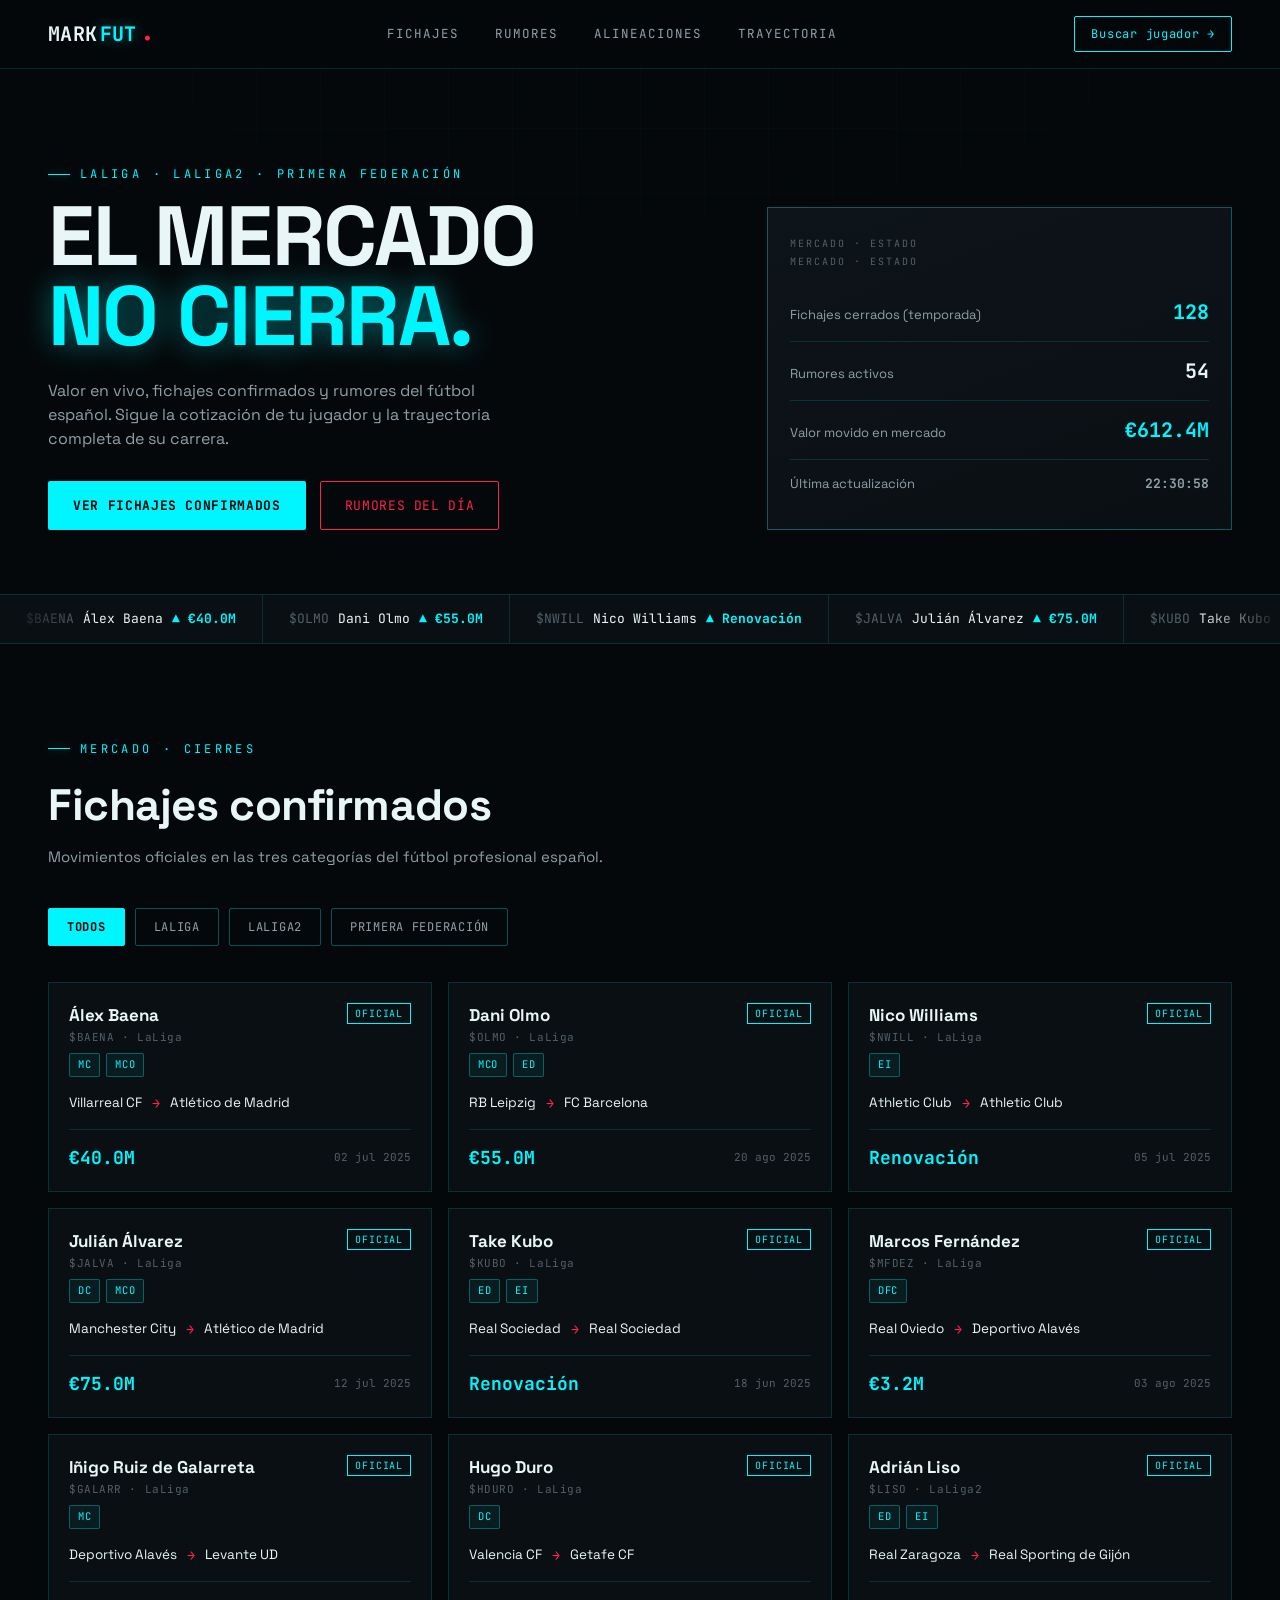
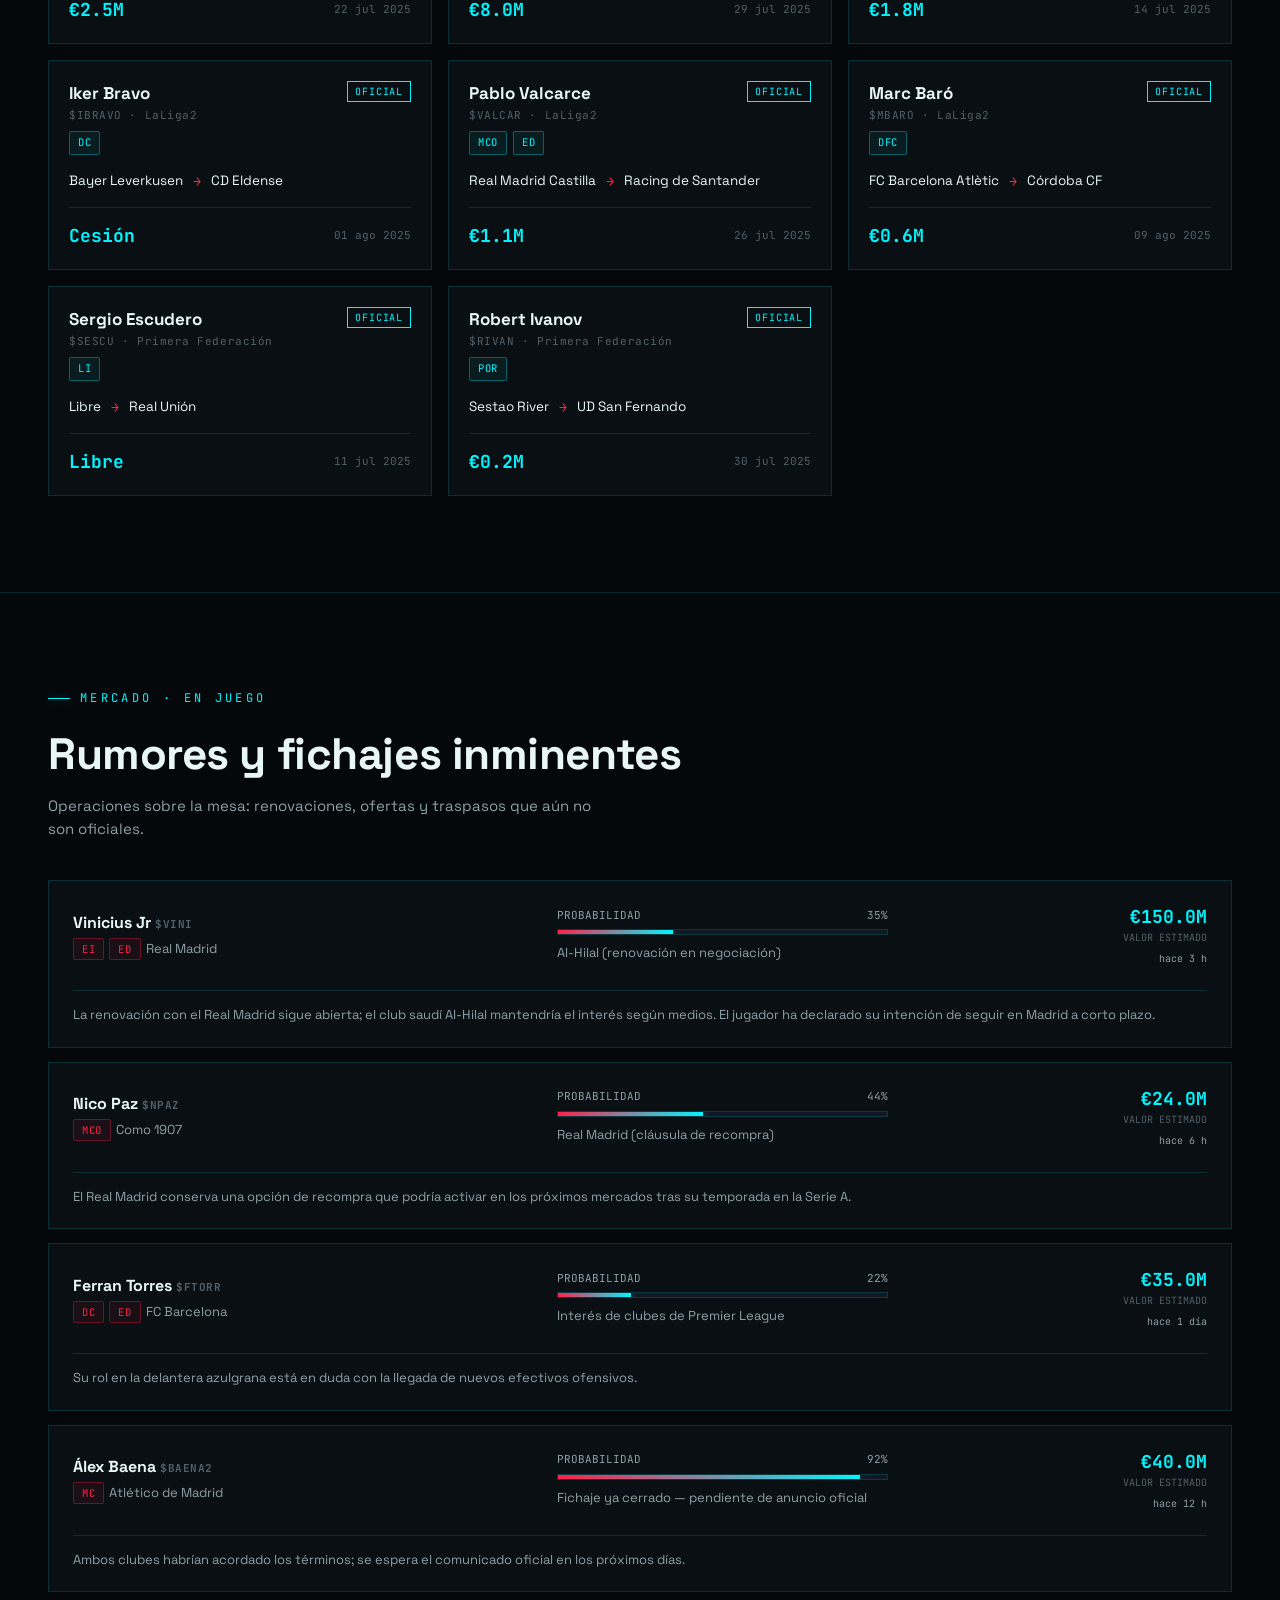
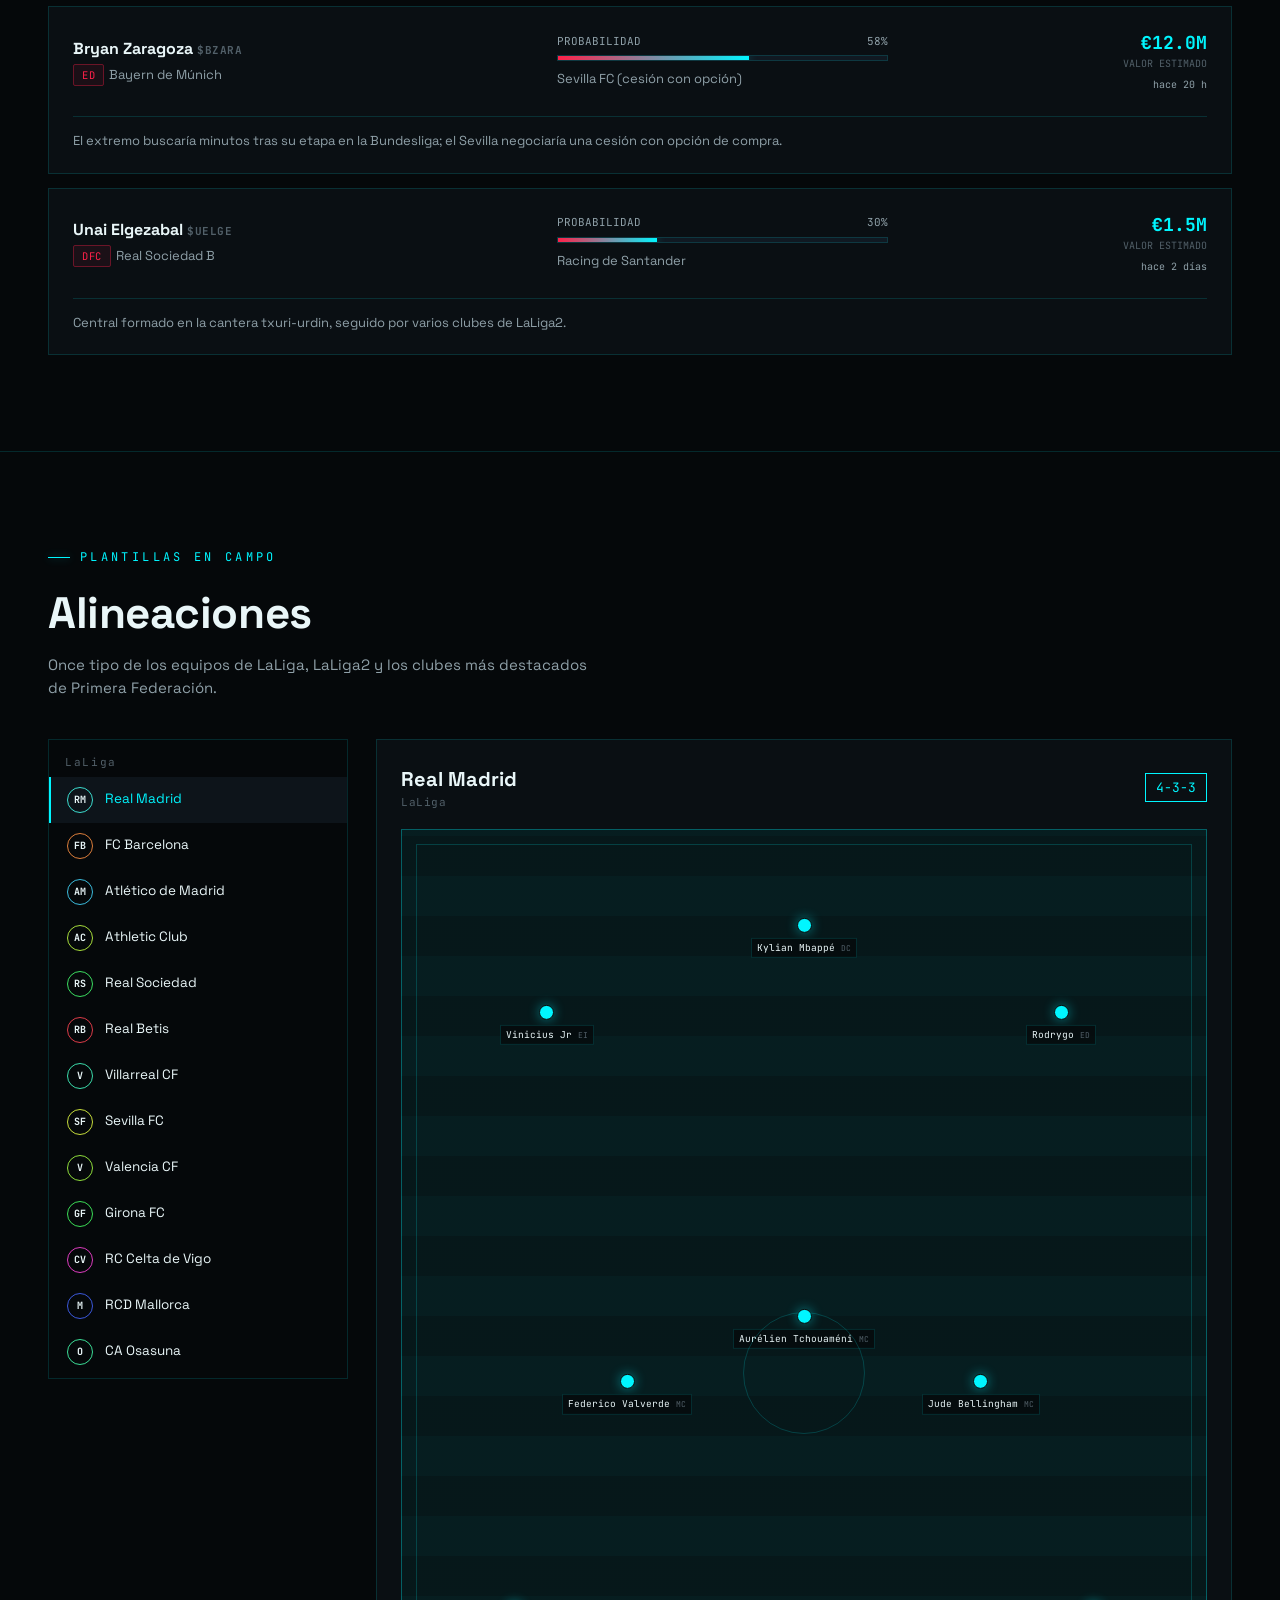
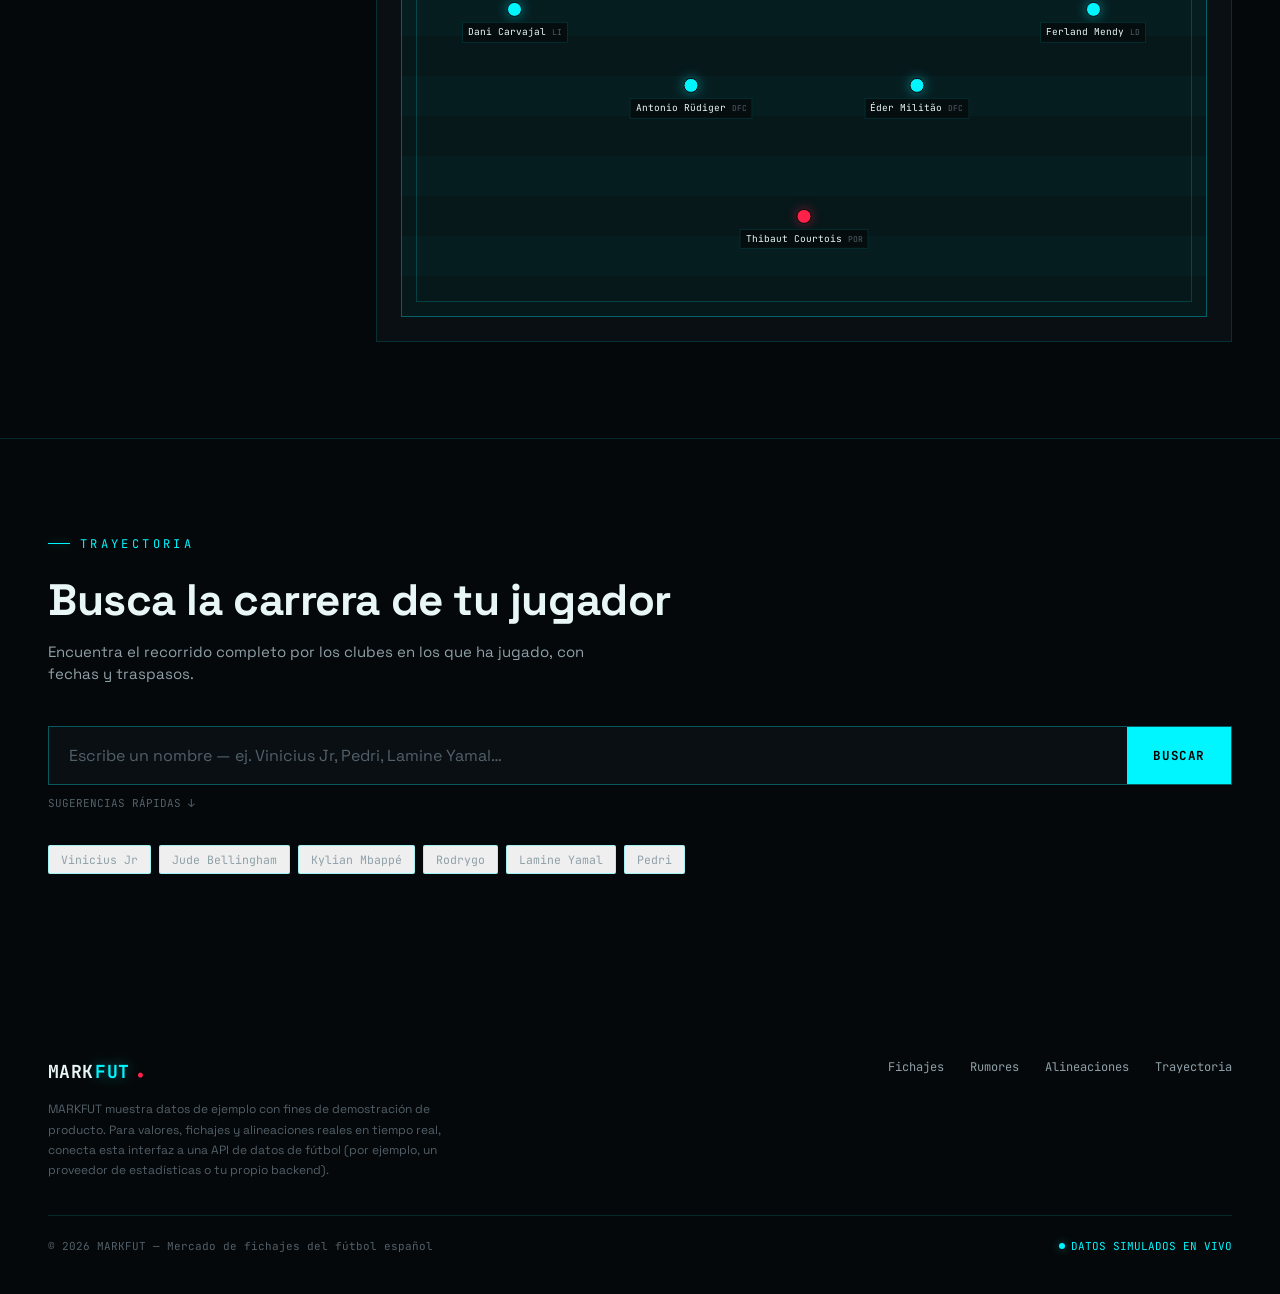
==== index.html @ 2368b4c4 "Add files via upload" ====
<!DOCTYPE html>
<html lang="es">
<head>
<meta charset="UTF-8">
<meta name="viewport" content="width=device-width, initial-scale=1.0">
<title>MARKFUT — El mercado de fichajes del fútbol español</title>
<meta name="description" content="MARKFUT: valor de mercado, fichajes confirmados, rumores, alineaciones y trayectorias de LaLiga, LaLiga2 y Primera Federación.">
<link rel="icon" href="data:image/svg+xml,<svg xmlns=%22http://www.w3.org/2000/svg%22 viewBox=%220 0 100 100%22><rect width=%22100%22 height=%22100%22 fill=%22%23050708%22/><text x=%2250%25%22 y=%2262%25%22 font-size=%2255%22 fill=%22%2300f6ff%22 text-anchor=%22middle%22 font-family=%22monospace%22>M</text></svg>">
<link rel="preconnect" href="https://fonts.googleapis.com">
<link rel="preconnect" href="https://fonts.gstatic.com" crossorigin>
<link href="https://fonts.googleapis.com/css2?family=Space+Grotesk:wght@400;500;600;700&family=JetBrains+Mono:wght@400;500;600;700&display=swap" rel="stylesheet">
<style>
/* =========================================================
   MARKFUT — design tokens
   bg near-black · neon cyan · neon red · mono data / grotesk display
========================================================= */
:root{
  --bg:#05080a;
  --bg-1:#0a0f13;
  --bg-2:#0d141a;
  --bg-3:#101922;
  --line:rgba(0,246,255,.14);
  --line-strong:rgba(0,246,255,.32);
  --cyan:#00f6ff;
  --cyan-dim:#0a3d42;
  --cyan-glow:rgba(0,246,255,.45);
  --red:#ff2149;
  --red-dim:#3a0a17;
  --red-glow:rgba(255,33,73,.45);
  --text:#e9f6f8;
  --text-dim:#8fa0a8;
  --text-faint:#526069;
  --radius:2px;
  --font-display:'Space Grotesk',sans-serif;
  --font-mono:'JetBrains Mono',monospace;
}
*{box-sizing:border-box;margin:0;padding:0;}
html{scroll-behavior:smooth;}
body{
  background:var(--bg);
  color:var(--text);
  font-family:var(--font-display);
  line-height:1.5;
  -webkit-font-smoothing:antialiased;
  overflow-x:hidden;
}
body::before{
  content:"";
  position:fixed; inset:0;
  background-image:
    linear-gradient(var(--line) 1px, transparent 1px),
    linear-gradient(90deg, var(--line) 1px, transparent 1px);
  background-size:64px 64px;
  opacity:.25;
  pointer-events:none;
  z-index:0;
  mask-image:radial-gradient(ellipse 100% 60% at 50% 0%, black 0%, transparent 70%);
}
a{color:inherit;text-decoration:none;}
button{font-family:inherit;cursor:pointer;}
input{font-family:inherit;}
::selection{background:var(--cyan);color:#000;}
::-webkit-scrollbar{width:10px;height:10px;}
::-webkit-scrollbar-track{background:var(--bg-1);}
::-webkit-scrollbar-thumb{background:var(--cyan-dim);border:1px solid var(--cyan);}

.wrap{max-width:1240px;margin:0 auto;padding:0 28px;position:relative;z-index:1;}
.eyebrow{
  font-family:var(--font-mono);
  font-size:12px;
  letter-spacing:.28em;
  text-transform:uppercase;
  color:var(--cyan);
  display:flex;align-items:center;gap:10px;
  margin-bottom:14px;
}
.eyebrow::before{content:"";width:22px;height:1px;background:var(--cyan);box-shadow:0 0 8px var(--cyan-glow);}
h2.section-title{
  font-size:clamp(28px,4vw,44px);
  font-weight:700;
  letter-spacing:-.01em;
  margin-bottom:8px;
}
.section-sub{color:var(--text-dim);max-width:560px;font-size:15px;margin-bottom:40px;}
section{position:relative;z-index:1;padding:96px 0;border-bottom:1px solid var(--line);}
.mono{font-family:var(--font-mono);}
.chip{
  font-family:var(--font-mono);
  font-size:10.5px;
  letter-spacing:.06em;
  padding:3px 8px;
  border:1px solid var(--line-strong);
  border-radius:var(--radius);
  color:var(--cyan);
  background:rgba(0,246,255,.06);
  white-space:nowrap;
}
.chip.red{color:var(--red);border-color:rgba(255,33,73,.35);background:rgba(255,33,73,.07);}

/* ---------- NAV ---------- */
header{
  position:sticky;top:0;z-index:50;
  background:rgba(5,8,10,.82);
  backdrop-filter:blur(10px);
  border-bottom:1px solid var(--line);
}
nav{
  max-width:1240px;margin:0 auto;padding:0 28px;
  height:68px;display:flex;align-items:center;justify-content:space-between;
}
.logo{
  font-family:var(--font-mono);
  font-weight:700;font-size:20px;letter-spacing:.02em;
  display:flex;align-items:baseline;gap:2px;
}
.logo .mk{color:var(--text);}
.logo .fut{color:var(--cyan);text-shadow:0 0 14px var(--cyan-glow);}
.logo::after{content:"●";color:var(--red);font-size:8px;margin-left:6px;vertical-align:super;animation:pulse-dot 1.8s infinite;}
@keyframes pulse-dot{0%,100%{opacity:1;}50%{opacity:.25;}}
.navlinks{display:flex;gap:36px;font-family:var(--font-mono);font-size:12.5px;letter-spacing:.08em;text-transform:uppercase;}
.navlinks a{color:var(--text-dim);position:relative;padding:4px 0;transition:color .2s;}
.navlinks a:hover{color:var(--cyan);}
.navlinks a::after{content:"";position:absolute;left:0;bottom:-2px;width:0;height:1px;background:var(--cyan);transition:width .25s;box-shadow:0 0 6px var(--cyan-glow);}
.navlinks a:hover::after{width:100%;}
.nav-cta{
  font-family:var(--font-mono);font-size:12px;letter-spacing:.06em;
  border:1px solid var(--cyan);color:var(--cyan);
  padding:8px 16px;border-radius:var(--radius);
  background:transparent;transition:.2s;
  display:flex;align-items:center;gap:8px;
}
.nav-cta:hover{background:var(--cyan);color:#000;box-shadow:0 0 22px var(--cyan-glow);}
.burger{display:none;background:none;border:1px solid var(--line-strong);color:var(--cyan);padding:8px 10px;}

/* ---------- HERO ---------- */
.hero{padding:96px 0 0;border-bottom:none;}
.hero-grid{display:grid;grid-template-columns:1.3fr .9fr;gap:48px;align-items:end;}
.hero h1{
  font-size:clamp(44px,7vw,84px);
  font-weight:700;
  line-height:.95;
  letter-spacing:-.02em;
}
.hero h1 .line2{color:var(--cyan);text-shadow:0 0 30px var(--cyan-glow);}
.hero p{color:var(--text-dim);font-size:16px;max-width:460px;margin:22px 0 30px;}
.hero-actions{display:flex;gap:14px;flex-wrap:wrap;}
.btn{
  font-family:var(--font-mono);font-size:13px;letter-spacing:.05em;text-transform:uppercase;
  padding:14px 24px;border-radius:var(--radius);border:1px solid transparent;transition:.2s;
  display:inline-flex;align-items:center;gap:10px;
}
.btn-primary{background:var(--cyan);color:#000;font-weight:700;}
.btn-primary:hover{box-shadow:0 0 28px var(--cyan-glow);transform:translateY(-1px);}
.btn-outline{border-color:var(--red);color:var(--red);}
.btn-outline:hover{background:var(--red);color:#0a0a0a;box-shadow:0 0 28px var(--red-glow);}

.hero-panel{
  border:1px solid var(--line-strong);
  background:linear-gradient(160deg,var(--bg-2),var(--bg-1));
  padding:22px;position:relative;
}
.hero-panel::before{content:"MERCADO · ESTADO";font-family:var(--font-mono);font-size:10px;letter-spacing:.2em;color:var(--text-faint);}
.hero-stat{display:flex;justify-content:space-between;align-items:baseline;padding:14px 0;border-bottom:1px solid var(--line);}
.hero-stat:last-child{border-bottom:none;}
.hero-stat .label{color:var(--text-dim);font-size:13px;}
.hero-stat .value{font-family:var(--font-mono);font-size:20px;font-weight:700;}
.up{color:var(--cyan);}
.down{color:var(--red);}

/* ---------- TICKER (signature element) ---------- */
.ticker-outer{
  border-top:1px solid var(--line);border-bottom:1px solid var(--line);
  background:var(--bg-1);overflow:hidden;position:relative;margin-top:64px;
}
.ticker-outer::before,.ticker-outer::after{
  content:"";position:absolute;top:0;bottom:0;width:80px;z-index:2;pointer-events:none;
}
.ticker-outer::before{left:0;background:linear-gradient(90deg,var(--bg-1),transparent);}
.ticker-outer::after{right:0;background:linear-gradient(-90deg,var(--bg-1),transparent);}
.ticker-track{display:flex;width:max-content;animation:scrollTicker 55s linear infinite;}
.ticker-track:hover{animation-play-state:paused;}
@keyframes scrollTicker{from{transform:translateX(0);}to{transform:translateX(-50%);}}
.tick{
  font-family:var(--font-mono);font-size:13px;display:flex;align-items:center;gap:9px;
  padding:14px 26px;border-right:1px solid var(--line);white-space:nowrap;
}
.tick .sym{color:var(--text-faint);}
.tick .name{color:var(--text);}
.tick .val{font-weight:700;}
.tick .arrow-up{color:var(--cyan);}
.tick .arrow-down{color:var(--red);}

/* ---------- TABS ---------- */
.tabs{display:flex;gap:10px;flex-wrap:wrap;margin-bottom:36px;}
.tab-btn{
  font-family:var(--font-mono);font-size:12px;letter-spacing:.06em;text-transform:uppercase;
  padding:10px 18px;border:1px solid var(--line-strong);color:var(--text-dim);background:transparent;
  border-radius:var(--radius);transition:.2s;
}
.tab-btn:hover{color:var(--text);border-color:var(--cyan);}
.tab-btn.active{background:var(--cyan);color:#000;border-color:var(--cyan);font-weight:700;}

/* ---------- FICHAJES CARDS ---------- */
.card-grid{display:grid;grid-template-columns:repeat(auto-fill,minmax(300px,1fr));gap:16px;}
.transfer-card{
  border:1px solid var(--line);background:var(--bg-1);padding:20px;position:relative;transition:.2s;
}
.transfer-card:hover{border-color:var(--cyan);box-shadow:0 0 26px rgba(0,246,255,.12);transform:translateY(-2px);}
.tc-top{display:flex;justify-content:space-between;align-items:flex-start;margin-bottom:14px;}
.tc-name{font-size:17px;font-weight:700;}
.tc-symbol{font-family:var(--font-mono);color:var(--text-faint);font-size:11px;letter-spacing:.05em;}
.tc-positions{display:flex;gap:6px;flex-wrap:wrap;margin-top:8px;}
.tc-flow{display:flex;align-items:center;gap:10px;font-size:13.5px;color:var(--text-dim);margin:16px 0;}
.tc-flow .club{color:var(--text);}
.tc-flow .arrow{color:var(--red);font-family:var(--font-mono);}
.tc-foot{display:flex;justify-content:space-between;align-items:center;padding-top:14px;border-top:1px solid var(--line);}
.tc-fee{font-family:var(--font-mono);font-weight:700;font-size:18px;color:var(--cyan);}
.tc-date{font-family:var(--font-mono);font-size:11px;color:var(--text-faint);}
.status-oficial{font-family:var(--font-mono);font-size:10px;letter-spacing:.08em;color:var(--cyan);border:1px solid var(--cyan);padding:2px 7px;}

/* ---------- RUMORES ---------- */
.rumor-list{display:flex;flex-direction:column;gap:14px;}
.rumor-card{
  border:1px solid var(--line);background:var(--bg-1);padding:22px 24px;
  display:grid;grid-template-columns:1.4fr 1fr .9fr;gap:22px;align-items:center;
}
.rumor-head{display:flex;align-items:center;gap:12px;}
.rumor-name{font-weight:700;font-size:16px;}
.rumor-sub{color:var(--text-dim);font-size:13px;margin-top:4px;}
.prob-wrap{}
.prob-label{display:flex;justify-content:space-between;font-family:var(--font-mono);font-size:11px;color:var(--text-dim);margin-bottom:6px;}
.prob-bar{height:6px;background:var(--bg-3);border:1px solid var(--line);position:relative;overflow:hidden;}
.prob-fill{height:100%;background:linear-gradient(90deg,var(--red),var(--cyan));box-shadow:0 0 10px var(--cyan-glow);}
.rumor-value{text-align:right;}
.rumor-value .v{font-family:var(--font-mono);font-weight:700;font-size:18px;color:var(--cyan);}
.rumor-value .u{font-family:var(--font-mono);font-size:10px;color:var(--text-faint);}
.rumor-note{grid-column:1/-1;color:var(--text-dim);font-size:13px;border-top:1px solid var(--line);padding-top:14px;margin-top:2px;}

/* ---------- ALINEACIONES ---------- */
.align-layout{display:grid;grid-template-columns:300px 1fr;gap:28px;}
.team-panel{border:1px solid var(--line);max-height:640px;overflow-y:auto;}
.team-group-label{font-family:var(--font-mono);font-size:11px;letter-spacing:.15em;color:var(--text-faint);padding:14px 16px 6px;}
.team-row{
  display:flex;align-items:center;gap:12px;padding:10px 16px;border-left:2px solid transparent;
  cursor:pointer;transition:.15s;font-size:13.5px;
}
.team-row:hover{background:var(--bg-1);}
.team-row.active{background:var(--bg-2);border-left-color:var(--cyan);color:var(--cyan);}
.badge{
  width:26px;height:26px;border-radius:50%;display:flex;align-items:center;justify-content:center;
  font-family:var(--font-mono);font-size:10px;font-weight:700;flex-shrink:0;
  border:1px solid var(--line-strong);color:var(--text);
}
.pitch-wrap{border:1px solid var(--line);background:var(--bg-1);padding:24px;}
.pitch-header{display:flex;justify-content:space-between;align-items:center;margin-bottom:18px;}
.pitch-header h3{font-size:20px;}
.pitch-header .formation{font-family:var(--font-mono);color:var(--cyan);font-size:13px;border:1px solid var(--cyan);padding:4px 10px;}
.pitch{
  position:relative;width:100%;aspect-ratio:2/2.7;
  background:
   repeating-linear-gradient(0deg,rgba(0,246,255,.035) 0 40px,rgba(0,246,255,.06) 40px 80px);
  background-color:#061012;
  border:1px solid var(--line-strong);
}
.pitch::before{content:"";position:absolute;inset:0;border:1px solid rgba(0,246,255,.18);margin:14px;}
.pitch::after{content:"";position:absolute;left:50%;top:50%;width:120px;height:120px;border:1px solid rgba(0,246,255,.18);border-radius:50%;transform:translate(-50%,-50%);}
.pnode{
  position:absolute;transform:translate(-50%,-50%);display:flex;flex-direction:column;align-items:center;gap:5px;cursor:default;
}
.pnode .dot{
  width:15px;height:15px;border-radius:50%;background:var(--cyan);
  box-shadow:0 0 12px var(--cyan-glow);border:1px solid #0a0a0a;
}
.pnode.gk .dot{background:var(--red);box-shadow:0 0 12px var(--red-glow);}
.pnode .plabel{
  font-family:var(--font-mono);font-size:9.5px;color:var(--text);background:rgba(5,8,10,.75);
  padding:2px 5px;white-space:nowrap;border:1px solid var(--line);
}
.pnode .ppos{font-size:8px;color:var(--text-faint);}

/* ---------- BUSCADOR ---------- */
.search-box{
  display:flex;gap:0;border:1px solid var(--line-strong);background:var(--bg-1);margin-bottom:10px;
}
.search-box input{
  flex:1;background:transparent;border:none;outline:none;color:var(--text);
  padding:18px 20px;font-size:16px;
}
.search-box input::placeholder{color:var(--text-faint);}
.search-box button{
  background:var(--cyan);color:#000;border:none;padding:0 26px;font-family:var(--font-mono);
  font-weight:700;letter-spacing:.05em;text-transform:uppercase;font-size:12.5px;
}
.search-hint{font-family:var(--font-mono);font-size:11px;color:var(--text-faint);margin-bottom:34px;}
.player-result{border:1px solid var(--line);background:var(--bg-1);padding:28px;display:none;}
.player-result.show{display:block;}
.pr-head{display:flex;justify-content:space-between;align-items:flex-start;flex-wrap:wrap;gap:20px;margin-bottom:28px;padding-bottom:22px;border-bottom:1px solid var(--line);}
.pr-name{font-size:26px;font-weight:700;}
.pr-meta{color:var(--text-dim);font-size:13px;margin-top:6px;display:flex;gap:14px;flex-wrap:wrap;}
.pr-value{text-align:right;}
.pr-value .v{font-family:var(--font-mono);font-size:26px;color:var(--cyan);font-weight:700;}
.pr-value .l{font-family:var(--font-mono);font-size:10px;color:var(--text-faint);letter-spacing:.1em;}
.timeline{position:relative;padding-left:26px;}
.timeline::before{content:"";position:absolute;left:5px;top:6px;bottom:6px;width:1px;background:linear-gradient(var(--cyan),var(--red));}
.tl-item{position:relative;padding-bottom:26px;}
.tl-item:last-child{padding-bottom:0;}
.tl-item::before{content:"";position:absolute;left:-26px;top:4px;width:11px;height:11px;border-radius:50%;background:var(--bg);border:2px solid var(--cyan);}
.tl-item:first-child::before{background:var(--cyan);box-shadow:0 0 10px var(--cyan-glow);}
.tl-row{display:flex;justify-content:space-between;align-items:baseline;flex-wrap:wrap;gap:6px;}
.tl-club{font-weight:700;font-size:15px;}
.tl-years{font-family:var(--font-mono);color:var(--text-dim);font-size:12px;}
.tl-fee{font-family:var(--font-mono);font-size:12px;color:var(--cyan);margin-top:3px;}
.no-result{color:var(--text-dim);font-size:14px;padding:20px 0;display:none;}
.no-result.show{display:block;}
.suggest-row{display:flex;gap:8px;flex-wrap:wrap;margin-top:16px;}
.suggest-chip{
  font-family:var(--font-mono);font-size:11.5px;border:1px solid var(--line-strong);color:var(--text-dim);
  padding:6px 12px;border-radius:var(--radius);transition:.15s;
}
.suggest-chip:hover{color:var(--cyan);border-color:var(--cyan);}

/* ---------- FOOTER ---------- */
footer{padding:56px 0 40px;position:relative;z-index:1;}
.footer-grid{display:flex;justify-content:space-between;align-items:flex-start;flex-wrap:wrap;gap:24px;margin-bottom:34px;}
.footer-note{color:var(--text-faint);font-size:12px;max-width:420px;line-height:1.7;}
.footer-links{display:flex;gap:26px;font-family:var(--font-mono);font-size:12px;color:var(--text-dim);}
.footer-links a:hover{color:var(--cyan);}
.footer-bottom{border-top:1px solid var(--line);padding-top:22px;display:flex;justify-content:space-between;flex-wrap:wrap;gap:10px;font-family:var(--font-mono);font-size:11px;color:var(--text-faint);}
.live-dot{display:inline-flex;align-items:center;gap:6px;color:var(--cyan);}
.live-dot .d{width:6px;height:6px;border-radius:50%;background:var(--cyan);box-shadow:0 0 8px var(--cyan-glow);animation:pulse-dot 1.6s infinite;}

@media (max-width:900px){
  .hero-grid{grid-template-columns:1fr;}
  .align-layout{grid-template-columns:1fr;}
  .team-panel{max-height:280px;}
  .rumor-card{grid-template-columns:1fr;}
  .rumor-value{text-align:left;}
  .navlinks{display:none;}
  .burger{display:block;}
}
@media (prefers-reduced-motion:reduce){
  .ticker-track{animation:none;}
  html{scroll-behavior:auto;}
}
</style>
</head>
<body>

<header>
  <nav>
    <a href="#top" class="logo"><span class="mk">MARK</span><span class="fut">FUT</span></a>
    <div class="navlinks">
      <a href="#fichajes">Fichajes</a>
      <a href="#rumores">Rumores</a>
      <a href="#alineaciones">Alineaciones</a>
      <a href="#buscador">Trayectoria</a>
    </div>
    <a href="#buscador" class="nav-cta">Buscar jugador →</a>
  </nav>
</header>

<main id="top">

  <!-- HERO -->
  <section class="hero" style="border-bottom:none;">
    <div class="wrap">
      <div class="hero-grid">
        <div>
          <div class="eyebrow">LaLiga · LaLiga2 · Primera Federación</div>
          <h1>EL MERCADO<br><span class="line2">NO CIERRA.</span></h1>
          <p>Valor en vivo, fichajes confirmados y rumores del fútbol español. Sigue la cotización de tu jugador y la trayectoria completa de su carrera.</p>
          <div class="hero-actions">
            <a href="#fichajes" class="btn btn-primary">Ver fichajes confirmados</a>
            <a href="#rumores" class="btn btn-outline">Rumores del día</a>
          </div>
        </div>
        <div class="hero-panel">
          <div style="margin-bottom:14px;font-family:var(--font-mono);font-size:10px;letter-spacing:.2em;color:var(--text-faint);">MERCADO · ESTADO</div>
          <div class="hero-stat"><span class="label">Fichajes cerrados (temporada)</span><span class="value up" id="stat-fichajes">128</span></div>
          <div class="hero-stat"><span class="label">Rumores activos</span><span class="value" id="stat-rumores">54</span></div>
          <div class="hero-stat"><span class="label">Valor movido en mercado</span><span class="value up" id="stat-valor">€612.4M</span></div>
          <div class="hero-stat"><span class="label">Última actualización</span><span class="value mono" id="stat-clock" style="font-size:13px;color:var(--text-dim);">--:--:--</span></div>
        </div>
      </div>
    </div>

    <div class="ticker-outer">
      <div class="ticker-track" id="ticker-track"></div>
    </div>
  </section>

  <!-- FICHAJES CONFIRMADOS -->
  <section id="fichajes">
    <div class="wrap">
      <div class="eyebrow">Mercado · Cierres</div>
      <h2 class="section-title">Fichajes confirmados</h2>
      <p class="section-sub">Movimientos oficiales en las tres categorías del fútbol profesional español.</p>

      <div class="tabs" id="fichajes-tabs">
        <button class="tab-btn active" data-comp="all">Todos</button>
        <button class="tab-btn" data-comp="laliga">LaLiga</button>
        <button class="tab-btn" data-comp="laliga2">LaLiga2</button>
        <button class="tab-btn" data-comp="primera">Primera Federación</button>
      </div>

      <div class="card-grid" id="fichajes-grid"></div>
    </div>
  </section>

  <!-- RUMORES -->
  <section id="rumores">
    <div class="wrap">
      <div class="eyebrow">Mercado · En juego</div>
      <h2 class="section-title">Rumores y fichajes inminentes</h2>
      <p class="section-sub">Operaciones sobre la mesa: renovaciones, ofertas y traspasos que aún no son oficiales.</p>

      <div class="rumor-list" id="rumor-list"></div>
    </div>
  </section>

  <!-- ALINEACIONES -->
  <section id="alineaciones">
    <div class="wrap">
      <div class="eyebrow">Plantillas en campo</div>
      <h2 class="section-title">Alineaciones</h2>
      <p class="section-sub">Once tipo de los equipos de LaLiga, LaLiga2 y los clubes más destacados de Primera Federación.</p>

      <div class="align-layout">
        <div class="team-panel" id="team-panel"></div>
        <div class="pitch-wrap">
          <div class="pitch-header">
            <div>
              <h3 id="pitch-team-name">—</h3>
              <div class="tc-symbol" id="pitch-team-comp">—</div>
            </div>
            <div class="formation" id="pitch-formation">4-3-3</div>
          </div>
          <div class="pitch" id="pitch"></div>
        </div>
      </div>
    </div>
  </section>

  <!-- BUSCADOR -->
  <section id="buscador" style="border-bottom:none;">
    <div class="wrap">
      <div class="eyebrow">Trayectoria</div>
      <h2 class="section-title">Busca la carrera de tu jugador</h2>
      <p class="section-sub">Encuentra el recorrido completo por los clubes en los que ha jugado, con fechas y traspasos.</p>

      <div class="search-box">
        <input type="text" id="search-input" placeholder="Escribe un nombre — ej. Vinicius Jr, Pedri, Lamine Yamal…" list="player-suggestions" autocomplete="off">
        <button id="search-btn">Buscar</button>
        <datalist id="player-suggestions"></datalist>
      </div>
      <div class="search-hint">SUGERENCIAS RÁPIDAS ↓</div>
      <div class="suggest-row" id="suggest-row"></div>

      <div style="height:32px;"></div>

      <div class="player-result" id="player-result">
        <div class="pr-head">
          <div>
            <div class="pr-name" id="pr-name">—</div>
            <div class="pr-meta">
              <span id="pr-positions">—</span>
              <span id="pr-club">—</span>
            </div>
          </div>
          <div class="pr-value">
            <div class="v" id="pr-value">—</div>
            <div class="l">VALOR DE MERCADO</div>
          </div>
        </div>
        <div class="timeline" id="pr-timeline"></div>
      </div>
      <div class="no-result" id="no-result">No hay resultados en la demo para ese nombre. Prueba con una de las sugerencias — o conecta MARKFUT a una API de datos real para cobertura completa.</div>
    </div>
  </section>

</main>

<footer>
  <div class="wrap">
    <div class="footer-grid">
      <div>
        <a href="#top" class="logo" style="font-size:18px;"><span class="mk">MARK</span><span class="fut">FUT</span></a>
        <p class="footer-note" style="margin-top:14px;">MARKFUT muestra datos de ejemplo con fines de demostración de producto. Para valores, fichajes y alineaciones reales en tiempo real, conecta esta interfaz a una API de datos de fútbol (por ejemplo, un proveedor de estadísticas o tu propio backend).</p>
      </div>
      <div class="footer-links">
        <a href="#fichajes">Fichajes</a>
        <a href="#rumores">Rumores</a>
        <a href="#alineaciones">Alineaciones</a>
        <a href="#buscador">Trayectoria</a>
      </div>
    </div>
    <div class="footer-bottom">
      <span>© <span id="year"></span> MARKFUT — Mercado de fichajes del fútbol español</span>
      <span class="live-dot"><span class="d"></span> DATOS SIMULADOS EN VIVO</span>
    </div>
  </div>
</footer>

<script>
/* =========================================================
   MARKFUT — data layer
   Todo lo de abajo es DATA DE EJEMPLO (placeholder) para que
   la web funcione de forma autónoma en GitHub Pages sin backend.
   Sustituye TRANSFERS / RUMORS / TEAMS / TRAJECTORIES por datos
   reales desde tu API (fetch) cuando la tengas lista.
========================================================= */

const COMP_LABEL = { laliga:'LaLiga', laliga2:'LaLiga2', primera:'Primera Federación' };

// ---- Fichajes confirmados ----
const TRANSFERS = [
  {name:'Álex Baena', symbol:'$BAENA', pos:['MC','MCO'], from:'Villarreal CF', to:'Atlético de Madrid', fee:'€40.0M', date:'02 jul 2025', comp:'laliga'},
  {name:'Dani Olmo', symbol:'$OLMO', pos:['MCO','ED'], from:'RB Leipzig', to:'FC Barcelona', fee:'€55.0M', date:'20 ago 2025', comp:'laliga'},
  {name:'Nico Williams', symbol:'$NWILL', pos:['EI'], from:'Athletic Club', to:'Athletic Club', fee:'Renovación', date:'05 jul 2025', comp:'laliga'},
  {name:'Julián Álvarez', symbol:'$JALVA', pos:['DC','MCO'], from:'Manchester City', to:'Atlético de Madrid', fee:'€75.0M', date:'12 jul 2025', comp:'laliga'},
  {name:'Take Kubo', symbol:'$KUBO', pos:['ED','EI'], from:'Real Sociedad', to:'Real Sociedad', fee:'Renovación', date:'18 jun 2025', comp:'laliga'},
  {name:'Marcos Fernández', symbol:'$MFDEZ', pos:['DFC'], from:'Real Oviedo', to:'Deportivo Alavés', fee:'€3.2M', date:'03 ago 2025', comp:'laliga'},
  {name:'Iñigo Ruiz de Galarreta', symbol:'$GALARR', pos:['MC'], from:'Deportivo Alavés', to:'Levante UD', fee:'€2.5M', date:'22 jul 2025', comp:'laliga'},
  {name:'Hugo Duro', symbol:'$HDURO', pos:['DC'], from:'Valencia CF', to:'Getafe CF', fee:'€8.0M', date:'29 jul 2025', comp:'laliga'},

  {name:'Adrián Liso', symbol:'$LISO', pos:['ED','EI'], from:'Real Zaragoza', to:'Real Sporting de Gijón', fee:'€1.8M', date:'14 jul 2025', comp:'laliga2'},
  {name:'Iker Bravo', symbol:'$IBRAVO', pos:['DC'], from:'Bayer Leverkusen', to:'CD Eldense', fee:'Cesión', date:'01 ago 2025', comp:'laliga2'},
  {name:'Pablo Valcarce', symbol:'$VALCAR', pos:['MCO','ED'], from:'Real Madrid Castilla', to:'Racing de Santander', fee:'€1.1M', date:'26 jul 2025', comp:'laliga2'},
  {name:'Marc Baró', symbol:'$MBARO', pos:['DFC'], from:'FC Barcelona Atlètic', to:'Córdoba CF', fee:'€0.6M', date:'09 ago 2025', comp:'laliga2'},

  {name:'Sergio Escudero', symbol:'$SESCU', pos:['LI'], from:'Libre', to:'Real Unión', fee:'Libre', date:'11 jul 2025', comp:'primera'},
  {name:'Robert Ivanov', symbol:'$RIVAN', pos:['POR'], from:'Sestao River', to:'UD San Fernando', fee:'€0.2M', date:'30 jul 2025', comp:'primera'},
];

// ---- Rumores / fichajes inminentes ----
const RUMORS = [
  {name:'Vinicius Jr', symbol:'$VINI', pos:['EI','ED'], club:'Real Madrid', targets:'Al-Hilal (renovación en negociación)', prob:35, value:'€150.0M', note:'La renovación con el Real Madrid sigue abierta; el club saudí Al-Hilal mantendría el interés según medios. El jugador ha declarado su intención de seguir en Madrid a corto plazo.', updated:'hace 3 h'},
  {name:'Nico Paz', symbol:'$NPAZ', pos:['MCO'], club:'Como 1907', targets:'Real Madrid (cláusula de recompra)', prob:44, value:'€24.0M', note:'El Real Madrid conserva una opción de recompra que podría activar en los próximos mercados tras su temporada en la Serie A.', updated:'hace 6 h'},
  {name:'Ferran Torres', symbol:'$FTORR', pos:['DC','ED'], club:'FC Barcelona', targets:'Interés de clubes de Premier League', prob:22, value:'€35.0M', note:'Su rol en la delantera azulgrana está en duda con la llegada de nuevos efectivos ofensivos.', updated:'hace 1 día'},
  {name:'Álex Baena', symbol:'$BAENA2', pos:['MC'], club:'Atlético de Madrid', targets:'Fichaje ya cerrado — pendiente de anuncio oficial', prob:92, value:'€40.0M', note:'Ambos clubes habrían acordado los términos; se espera el comunicado oficial en los próximos días.', updated:'hace 12 h'},
  {name:'Bryan Zaragoza', symbol:'$BZARA', pos:['ED'], club:'Bayern de Múnich', targets:'Sevilla FC (cesión con opción)', prob:58, value:'€12.0M', note:'El extremo buscaría minutos tras su etapa en la Bundesliga; el Sevilla negociaría una cesión con opción de compra.', updated:'hace 20 h'},
  {name:'Unai Elgezabal', symbol:'$UELGE', pos:['DFC'], club:'Real Sociedad B', targets:'Racing de Santander', prob:30, value:'€1.5M', note:'Central formado en la cantera txuri-urdin, seguido por varios clubes de LaLiga2.', updated:'hace 2 días'},
];

// ---- Formaciones (plantillas de coordenadas, % dentro del campo) ----
const FORMATIONS = {
  '4-3-3': [
    {pos:'POR', x:50, y:92},
    {pos:'LI', x:14, y:73},{pos:'DFC', x:36, y:80},{pos:'DFC', x:64, y:80},{pos:'LD', x:86, y:73},
    {pos:'MC', x:28, y:52},{pos:'MC', x:50, y:46},{pos:'MC', x:72, y:52},
    {pos:'EI', x:18, y:18},{pos:'DC', x:50, y:10},{pos:'ED', x:82, y:18}
  ],
  '4-2-3-1': [
    {pos:'POR', x:50, y:92},
    {pos:'LI', x:14, y:73},{pos:'DFC', x:36, y:80},{pos:'DFC', x:64, y:80},{pos:'LD', x:86, y:73},
    {pos:'MCD', x:36, y:56},{pos:'MCD', x:64, y:56},
    {pos:'MCO', x:50, y:36},{pos:'EI', x:18, y:30},{pos:'ED', x:82, y:30},
    {pos:'DC', x:50, y:10}
  ],
  '4-4-2': [
    {pos:'POR', x:50, y:92},
    {pos:'LI', x:14, y:73},{pos:'DFC', x:36, y:80},{pos:'DFC', x:64, y:80},{pos:'LD', x:86, y:73},
    {pos:'EI', x:16, y:46},{pos:'MC', x:38, y:50},{pos:'MC', x:62, y:50},{pos:'ED', x:84, y:46},
    {pos:'DC', x:38, y:12},{pos:'DC', x:62, y:12}
  ],
  '3-5-2': [
    {pos:'POR', x:50, y:92},
    {pos:'DFC', x:28, y:78},{pos:'DFC', x:50, y:82},{pos:'DFC', x:72, y:78},
    {pos:'LI', x:10, y:50},{pos:'MC', x:33, y:50},{pos:'MC', x:50, y:44},{pos:'MC', x:67, y:50},{pos:'LD', x:90, y:50},
    {pos:'DC', x:40, y:12},{pos:'DC', x:60, y:12}
  ]
};

// ---- Bancos de nombres para generar plantillas de forma determinista ----
const FIRST_NAMES = ['Adrián','Álvaro','Iker','Marc','Pau','Hugo','Diego','Rubén','Nacho','Mario','Sergio','Aitor','Unai','Jon','Gonzalo','Nico','Bruno','Marcos','Iván','Yeray','Eneko','Raúl','Óscar','Carlos','Roberto','Fran','Miguel','Xabi','Asier','Toni'];
const LAST_NAMES = ['García','Fernández','López','Martínez','Sánchez','Pérez','Gómez','Ruiz','Díaz','Moreno','Muñoz','Alonso','Romero','Navarro','Ortega','Iglesias','Delgado','Castro','Vidal','Rey','Suárez','Vázquez','Serrano','Blanco','Molina','Cabrera','Herrera','Peña','Lozano','Carrasco'];
function hashSeed(str){let h=0;for(let i=0;i<str.length;i++){h=(h*31+str.charCodeAt(i))>>>0;}return h;}
function seededPick(seed, arr){return arr[seed % arr.length];}
function generatedName(teamId, idx){
  const s1 = hashSeed(teamId+'-f-'+idx);
  const s2 = hashSeed(teamId+'-l-'+idx);
  return seededPick(s1, FIRST_NAMES)+' '+seededPick(s2, LAST_NAMES);
}

// ---- Equipos: LaLiga, LaLiga2, Primera Federación (destacados) ----
const TEAM_LIST = [
  // LaLiga
  {id:'rmadrid', name:'Real Madrid', comp:'laliga', formation:'4-3-3'},
  {id:'barca', name:'FC Barcelona', comp:'laliga', formation:'4-3-3'},
  {id:'atmadrid', name:'Atlético de Madrid', comp:'laliga', formation:'4-4-2'},
  {id:'athletic', name:'Athletic Club', comp:'laliga', formation:'4-2-3-1'},
  {id:'rsociedad', name:'Real Sociedad', comp:'laliga', formation:'4-3-3'},
  {id:'betis', name:'Real Betis', comp:'laliga', formation:'4-2-3-1'},
  {id:'villarreal', name:'Villarreal CF', comp:'laliga', formation:'4-4-2'},
  {id:'sevilla', name:'Sevilla FC', comp:'laliga', formation:'4-3-3'},
  {id:'valencia', name:'Valencia CF', comp:'laliga', formation:'4-4-2'},
  {id:'girona', name:'Girona FC', comp:'laliga', formation:'3-5-2'},
  {id:'celta', name:'RC Celta de Vigo', comp:'laliga', formation:'4-2-3-1'},
  {id:'mallorca', name:'RCD Mallorca', comp:'laliga', formation:'4-4-2'},
  {id:'osasuna', name:'CA Osasuna', comp:'laliga', formation:'4-4-2'},
  {id:'rayo', name:'Rayo Vallecano', comp:'laliga', formation:'4-3-3'},
  {id:'getafe', name:'Getafe CF', comp:'laliga', formation:'4-4-2'},
  {id:'alaves', name:'Deportivo Alavés', comp:'laliga', formation:'4-2-3-1'},
  {id:'espanyol', name:'RCD Espanyol', comp:'laliga', formation:'4-4-2'},
  {id:'oviedo', name:'Real Oviedo', comp:'laliga', formation:'4-4-2'},
  {id:'levante', name:'Levante UD', comp:'laliga', formation:'4-2-3-1'},
  {id:'elche', name:'Elche CF', comp:'laliga', formation:'4-4-2'},
  // LaLiga2
  {id:'racing', name:'Racing de Santander', comp:'laliga2', formation:'4-3-3'},
  {id:'sporting', name:'Real Sporting de Gijón', comp:'laliga2', formation:'4-4-2'},
  {id:'depor', name:'Deportivo de La Coruña', comp:'laliga2', formation:'4-2-3-1'},
  {id:'eldense', name:'CD Eldense', comp:'laliga2', formation:'4-4-2'},
  {id:'cultural', name:'Cultural Leonesa', comp:'laliga2', formation:'4-4-2'},
  {id:'huesca', name:'SD Huesca', comp:'laliga2', formation:'4-3-3'},
  {id:'albacete', name:'Albacete Balompié', comp:'laliga2', formation:'4-4-2'},
  {id:'zaragoza', name:'Real Zaragoza', comp:'laliga2', formation:'4-2-3-1'},
  {id:'burgos', name:'Burgos CF', comp:'laliga2', formation:'4-4-2'},
  {id:'mirandes', name:'CD Mirandés', comp:'laliga2', formation:'3-5-2'},
  {id:'laspalmas', name:'UD Las Palmas', comp:'laliga2', formation:'4-3-3'},
  {id:'cordoba', name:'Córdoba CF', comp:'laliga2', formation:'4-4-2'},
  // Primera Federación (destacados)
  {id:'castilla', name:'Real Madrid Castilla', comp:'primera', formation:'4-3-3'},
  {id:'barcaatl', name:'FC Barcelona Atlètic', comp:'primera', formation:'4-3-3'},
  {id:'rsociedadb', name:'Real Sociedad B', comp:'primera', formation:'4-2-3-1'},
  {id:'bilbaoath', name:'Bilbao Athletic', comp:'primera', formation:'4-4-2'},
  {id:'realunion', name:'Real Unión', comp:'primera', formation:'4-4-2'},
  {id:'sestao', name:'Sestao River', comp:'primera', formation:'4-4-2'},
];

// ---- Plantillas curadas para clubes destacados (resto: generado) ----
const CURATED_ROSTERS = {
  rmadrid: ['Thibaut Courtois','Dani Carvajal','Antonio Rüdiger','Éder Militão','Ferland Mendy','Federico Valverde','Aurélien Tchouaméni','Jude Bellingham','Vinicius Jr','Kylian Mbappé','Rodrygo'],
  barca: ['Marc-André ter Stegen','Jules Koundé','Ronald Araújo','Íñigo Martínez','Alejandro Balde','Pedri','Frenkie de Jong','Dani Olmo','Lamine Yamal','Robert Lewandowski','Raphinha'],
  atmadrid: ['Jan Oblak','Nahuel Molina','José María Giménez','César Azpilicueta','Reinildo','Koke','Rodrigo De Paul','Marcos Llorente','Antoine Griezmann','Julián Álvarez','Álex Baena'],
  athletic: ['Unai Simón','Andoni Gorosabel','Dani Vivian','Aitor Paredes','Yuri Berchiche','Mikel Vesga','Óscar de Marcos','Oihan Sancet','Nico Williams','Gorka Guruzeta','Iñaki Williams'],
  rsociedad: ['Álex Remiro','Hamari Traoré','Igor Zubeldia','Aritz Elustondo','Jon Aramburu','Martín Zubimendi','Mikel Merino','Brais Méndez','Take Kubo','Mikel Oyarzabal','Umar Sadiq'],
  betis: ['Rui Silva','Youssouf Sabaly','Germán Pezzella','Marc Bartra','Héctor Bellerín','Guido Rodríguez','Sofyan Amrabat','Isco','Ayoze Pérez','Cédric Bakambu','Abde Ezzalzouli'],
  villarreal: ['Filip Jörgensen','Kiko Femenía','Raúl Albiol','Logan Costa','Alfonso Pedraza','Dani Parejo','Étienne Capoue','Álex Baena','Yeremy Pino','Gerard Moreno','Ilias Akhomach'],
  sevilla: ['Ørjan Nyland','Adrià Pedrosa','Loïc Badé','Nemanja Gudelj','Marcao','Djibril Sow','Saúl Ñíguez','Lucien Agoumé','Dodi Lukébakio','Youssef En-Nesyri','Suso'],
};

// asigna jugador+posición para un equipo, usando plantilla curada o generada
function getRoster(team){
  const slots = FORMATIONS[team.formation];
  const curated = CURATED_ROSTERS[team.id];
  return slots.map((slot, i) => ({
    ...slot,
    name: curated ? curated[i] : generatedName(team.id, i)
  }));
}

// ---- Trayectorias para el buscador ----
const TRAJECTORIES = {
  'Vinicius Jr': {positions:['EI','ED'], club:'Real Madrid', value:'€150.0M', history:[
    {club:'Real Madrid', years:'2018 — actualidad', fee:'€45.0M (desde Flamengo)'},
    {club:'Flamengo', years:'2017 — 2018', fee:'Cantera'},
  ]},
  'Jude Bellingham': {positions:['MCO','MC'], club:'Real Madrid', value:'€180.0M', history:[
    {club:'Real Madrid', years:'2023 — actualidad', fee:'€103.0M (desde Borussia Dortmund)'},
    {club:'Borussia Dortmund', years:'2020 — 2023', fee:'€25.0M (desde Birmingham City)'},
    {club:'Birmingham City', years:'2019 — 2020', fee:'Cantera'},
  ]},
  'Kylian Mbappé': {positions:['DC','EI'], club:'Real Madrid', value:'€180.0M', history:[
    {club:'Real Madrid', years:'2024 — actualidad', fee:'Libre (desde PSG)'},
    {club:'Paris Saint-Germain', years:'2017 — 2024', fee:'€180.0M (desde Mónaco)'},
    {club:'AS Mónaco', years:'2015 — 2017', fee:'Cantera'},
  ]},
  'Rodrygo': {positions:['ED','EI'], club:'Real Madrid', value:'€90.0M', history:[
    {club:'Real Madrid', years:'2019 — actualidad', fee:'€45.0M (desde Santos)'},
    {club:'Santos FC', years:'2017 — 2019', fee:'Cantera'},
  ]},
  'Lamine Yamal': {positions:['ED'], club:'FC Barcelona', value:'€180.0M', history:[
    {club:'FC Barcelona', years:'2023 — actualidad', fee:'Cantera'},
  ]},
  'Pedri': {positions:['MC','MCO'], club:'FC Barcelona', value:'€100.0M', history:[
    {club:'FC Barcelona', years:'2020 — actualidad', fee:'€5.0M (desde Las Palmas)'},
    {club:'UD Las Palmas', years:'2018 — 2020', fee:'Cantera'},
  ]},
  'Robert Lewandowski': {positions:['DC'], club:'FC Barcelona', value:'€15.0M', history:[
    {club:'FC Barcelona', years:'2022 — actualidad', fee:'€45.0M (desde Bayern de Múnich)'},
    {club:'Bayern de Múnich', years:'2014 — 2022', fee:'Libre (desde Borussia Dortmund)'},
    {club:'Borussia Dortmund', years:'2010 — 2014', fee:'€4.5M'},
  ]},
  'Raphinha': {positions:['ED','EI'], club:'FC Barcelona', value:'€90.0M', history:[
    {club:'FC Barcelona', years:'2022 — actualidad', fee:'€58.0M (desde Leeds United)'},
    {club:'Leeds United', years:'2020 — 2022', fee:'€19.5M'},
  ]},
  'Antoine Griezmann': {positions:['DC','MCO'], club:'Atlético de Madrid', value:'€25.0M', history:[
    {club:'Atlético de Madrid', years:'2021 — actualidad', fee:'€20.0M (retorno desde Barcelona)'},
    {club:'FC Barcelona', years:'2019 — 2021', fee:'€120.0M'},
    {club:'Atlético de Madrid', years:'2014 — 2019', fee:'€30.0M'},
  ]},
  'Julián Álvarez': {positions:['DC','MCO'], club:'Atlético de Madrid', value:'€75.0M', history:[
    {club:'Atlético de Madrid', years:'2024 — actualidad', fee:'€75.0M (desde Manchester City)'},
    {club:'Manchester City', years:'2022 — 2024', fee:'€21.0M'},
    {club:'River Plate', years:'2018 — 2022', fee:'Cantera'},
  ]},
  'Álex Baena': {positions:['MC','MCO'], club:'Atlético de Madrid', value:'€40.0M', history:[
    {club:'Atlético de Madrid', years:'2025 — actualidad', fee:'€40.0M (desde Villarreal)'},
    {club:'Villarreal CF', years:'2020 — 2025', fee:'Cantera'},
  ]},
  'Nico Williams': {positions:['EI'], club:'Athletic Club', value:'€70.0M', history:[
    {club:'Athletic Club', years:'2021 — actualidad', fee:'Cantera'},
  ]},
  'Take Kubo': {positions:['ED','EI'], club:'Real Sociedad', value:'€45.0M', history:[
    {club:'Real Sociedad', years:'2023 — actualidad', fee:'€6.0M (desde Mallorca, retorno de cesión)'},
    {club:'RCD Mallorca', years:'2022 — 2023', fee:'Cesión'},
    {club:'Real Madrid', years:'2019 — 2022', fee:'Libre'},
  ]},
  'Nico Paz': {positions:['MCO'], club:'Como 1907', value:'€24.0M', history:[
    {club:'Como 1907', years:'2024 — actualidad', fee:'€8.0M (desde Real Madrid)'},
    {club:'Real Madrid Castilla', years:'2023 — 2024', fee:'Cantera'},
  ]},
};

/* =========================================================
   RENDER — Ticker
========================================================= */
function renderTicker(){
  const items = [...TRANSFERS.slice(0,8).map(t=>({name:t.name, symbol:t.symbol, val:t.fee, up:true})),
                  ...RUMORS.map(r=>({name:r.name, symbol:r.symbol, val:r.value, up: r.prob>=50}))];
  const track = document.getElementById('ticker-track');
  const html = items.map(i => `
    <div class="tick">
      <span class="sym">${i.symbol}</span>
      <span class="name">${i.name}</span>
      <span class="val ${i.up?'arrow-up':'arrow-down'}">${i.up?'▲':'▼'} ${i.val}</span>
    </div>`).join('');
  track.innerHTML = html + html; // duplicado para loop continuo
}

/* =========================================================
   RENDER — Fichajes
========================================================= */
function renderTransfers(filter='all'){
  const grid = document.getElementById('fichajes-grid');
  const list = filter==='all' ? TRANSFERS : TRANSFERS.filter(t=>t.comp===filter);
  grid.innerHTML = list.map(t => `
    <div class="transfer-card">
      <div class="tc-top">
        <div>
          <div class="tc-name">${t.name}</div>
          <div class="tc-symbol">${t.symbol} · ${COMP_LABEL[t.comp]}</div>
          <div class="tc-positions">${t.pos.map(p=>`<span class="chip">${p}</span>`).join('')}</div>
        </div>
        <span class="status-oficial">OFICIAL</span>
      </div>
      <div class="tc-flow"><span class="club">${t.from}</span><span class="arrow">→</span><span class="club">${t.to}</span></div>
      <div class="tc-foot">
        <span class="tc-fee">${t.fee}</span>
        <span class="tc-date">${t.date}</span>
      </div>
    </div>`).join('');
}
document.getElementById('fichajes-tabs').addEventListener('click', e=>{
  const btn = e.target.closest('.tab-btn'); if(!btn) return;
  document.querySelectorAll('#fichajes-tabs .tab-btn').forEach(b=>b.classList.remove('active'));
  btn.classList.add('active');
  renderTransfers(btn.dataset.comp);
});

/* =========================================================
   RENDER — Rumores
========================================================= */
function renderRumors(){
  const list = document.getElementById('rumor-list');
  list.innerHTML = RUMORS.map(r => `
    <div class="rumor-card">
      <div class="rumor-head">
        <div>
          <div class="rumor-name">${r.name} <span class="tc-symbol">${r.symbol}</span></div>
          <div class="rumor-sub">${r.pos.map(p=>`<span class="chip red" style="margin-right:5px;">${p}</span>`).join('')}${r.club}</div>
        </div>
      </div>
      <div class="prob-wrap">
        <div class="prob-label"><span>PROBABILIDAD</span><span>${r.prob}%</span></div>
        <div class="prob-bar"><div class="prob-fill" style="width:${r.prob}%"></div></div>
        <div class="rumor-sub" style="margin-top:8px;">${r.targets}</div>
      </div>
      <div class="rumor-value">
        <div class="v">${r.value}</div>
        <div class="u">VALOR ESTIMADO</div>
        <div class="u" style="margin-top:6px;color:var(--text-dim);">${r.updated}</div>
      </div>
      <div class="rumor-note">${r.note}</div>
    </div>`).join('');
}

/* =========================================================
   RENDER — Alineaciones
========================================================= */
let currentTeamId = null;
function renderTeamPanel(){
  const groups = ['laliga','laliga2','primera'];
  const panel = document.getElementById('team-panel');
  panel.innerHTML = groups.map(g => `
    <div class="team-group-label">${COMP_LABEL[g]}</div>
    ${TEAM_LIST.filter(t=>t.comp===g).map(t => `
      <div class="team-row" data-id="${t.id}">
        <span class="badge" style="border-color:${teamHue(t.id)}">${initials(t.name)}</span>
        <span>${t.name}</span>
      </div>`).join('')}
  `).join('');
  panel.addEventListener('click', e=>{
    const row = e.target.closest('.team-row'); if(!row) return;
    selectTeam(row.dataset.id);
  });
}
function initials(name){
  return name.split(' ').filter(w=>!/^(de|del|la|los|ud|cd|cf|rc|rcd|ca)$/i.test(w)).slice(0,2).map(w=>w[0]).join('').toUpperCase().slice(0,2);
}
function teamHue(id){
  const h = hashSeed(id) % 360;
  return `hsl(${h},70%,55%)`;
}
function selectTeam(id){
  currentTeamId = id;
  document.querySelectorAll('.team-row').forEach(r=>r.classList.toggle('active', r.dataset.id===id));
  const team = TEAM_LIST.find(t=>t.id===id);
  document.getElementById('pitch-team-name').textContent = team.name;
  document.getElementById('pitch-team-comp').textContent = COMP_LABEL[team.comp];
  document.getElementById('pitch-formation').textContent = team.formation;
  const roster = getRoster(team);
  const pitch = document.getElementById('pitch');
  pitch.innerHTML = roster.map(p => `
    <div class="pnode ${p.pos==='POR'?'gk':''}" style="left:${p.x}%; top:${p.y}%;">
      <div class="dot"></div>
      <div class="plabel">${p.name} <span class="ppos">${p.pos}</span></div>
    </div>`).join('');
}

/* =========================================================
   RENDER — Buscador de trayectoria
========================================================= */
function renderSuggestions(){
  const row = document.getElementById('suggest-row');
  const names = Object.keys(TRAJECTORIES).slice(0,6);
  row.innerHTML = names.map(n=>`<button class="suggest-chip" data-name="${n}">${n}</button>`).join('');
  row.addEventListener('click', e=>{
    const c = e.target.closest('.suggest-chip'); if(!c) return;
    document.getElementById('search-input').value = c.dataset.name;
    doSearch();
  });
  const datalist = document.getElementById('player-suggestions');
  datalist.innerHTML = Object.keys(TRAJECTORIES).map(n=>`<option value="${n}">`).join('');
}
function doSearch(){
  const q = document.getElementById('search-input').value.trim().toLowerCase();
  const result = document.getElementById('player-result');
  const noResult = document.getElementById('no-result');
  const key = Object.keys(TRAJECTORIES).find(n=>n.toLowerCase()===q);
  if(!key){
    result.classList.remove('show');
    noResult.classList.toggle('show', q.length>0);
    return;
  }
  noResult.classList.remove('show');
  const p = TRAJECTORIES[key];
  document.getElementById('pr-name').textContent = key;
  document.getElementById('pr-positions').innerHTML = p.positions.map(x=>`<span class="chip" style="margin-right:4px;">${x}</span>`).join('');
  document.getElementById('pr-club').textContent = p.club;
  document.getElementById('pr-value').textContent = p.value;
  document.getElementById('pr-timeline').innerHTML = p.history.map(h => `
    <div class="tl-item">
      <div class="tl-row"><span class="tl-club">${h.club}</span><span class="tl-years">${h.years}</span></div>
      <div class="tl-fee">${h.fee}</div>
    </div>`).join('');
  result.classList.add('show');
}
document.getElementById('search-btn').addEventListener('click', doSearch);
document.getElementById('search-input').addEventListener('keydown', e=>{ if(e.key==='Enter') doSearch(); });

/* =========================================================
   Reloj + pequeña simulación de "vivo" en el ticker/stat panel
========================================================= */
function tickClock(){
  document.getElementById('stat-clock').textContent = new Date().toLocaleTimeString('es-ES');
}
setInterval(tickClock, 1000); tickClock();

function nudgeStats(){
  const el = document.getElementById('stat-valor');
  const current = parseFloat(el.textContent.replace('€','').replace('M',''));
  const next = (current + (Math.random()*1.2 - 0.3)).toFixed(1);
  el.textContent = '€' + next + 'M';
}
setInterval(nudgeStats, 4000);

/* =========================================================
   Init
========================================================= */
document.getElementById('year').textContent = new Date().getFullYear();
renderTicker();
renderTransfers('all');
renderRumors();
renderTeamPanel();
renderSuggestions();
selectTeam('rmadrid');
</script>
</body>
</html>
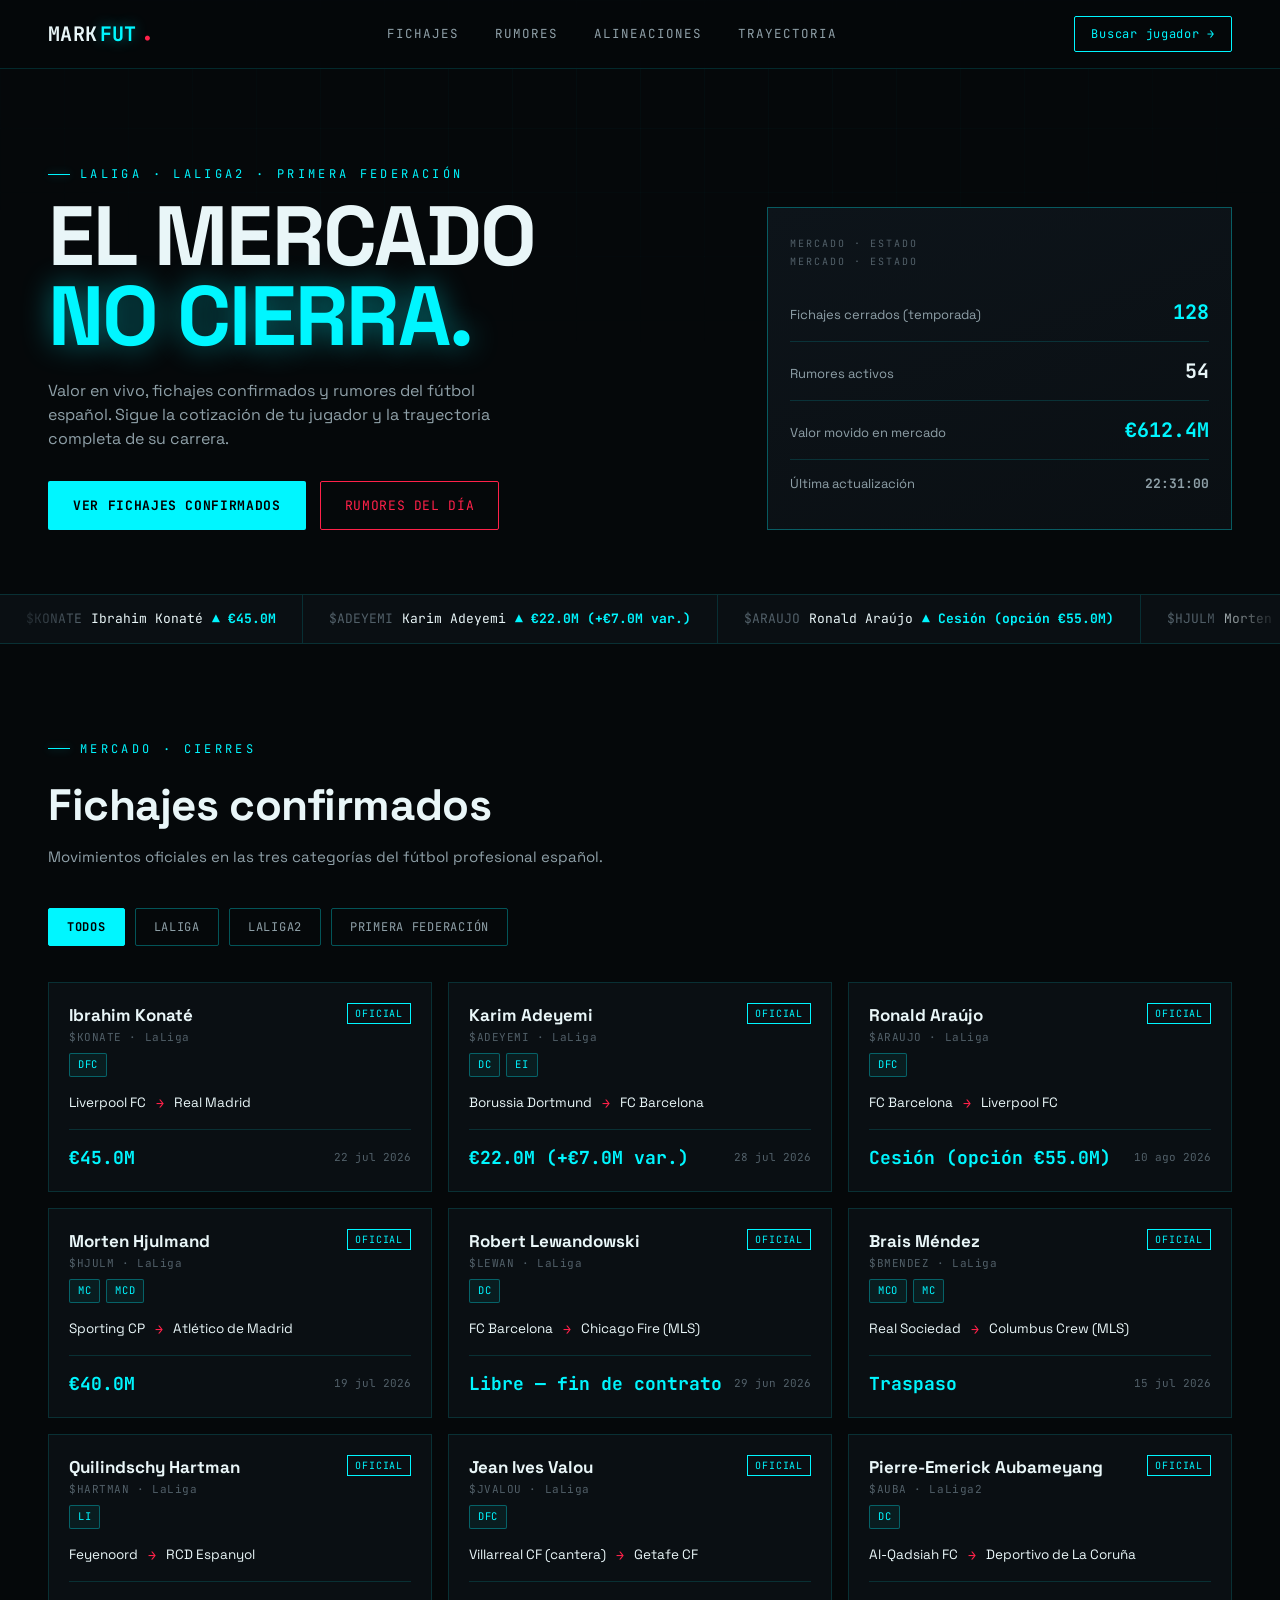
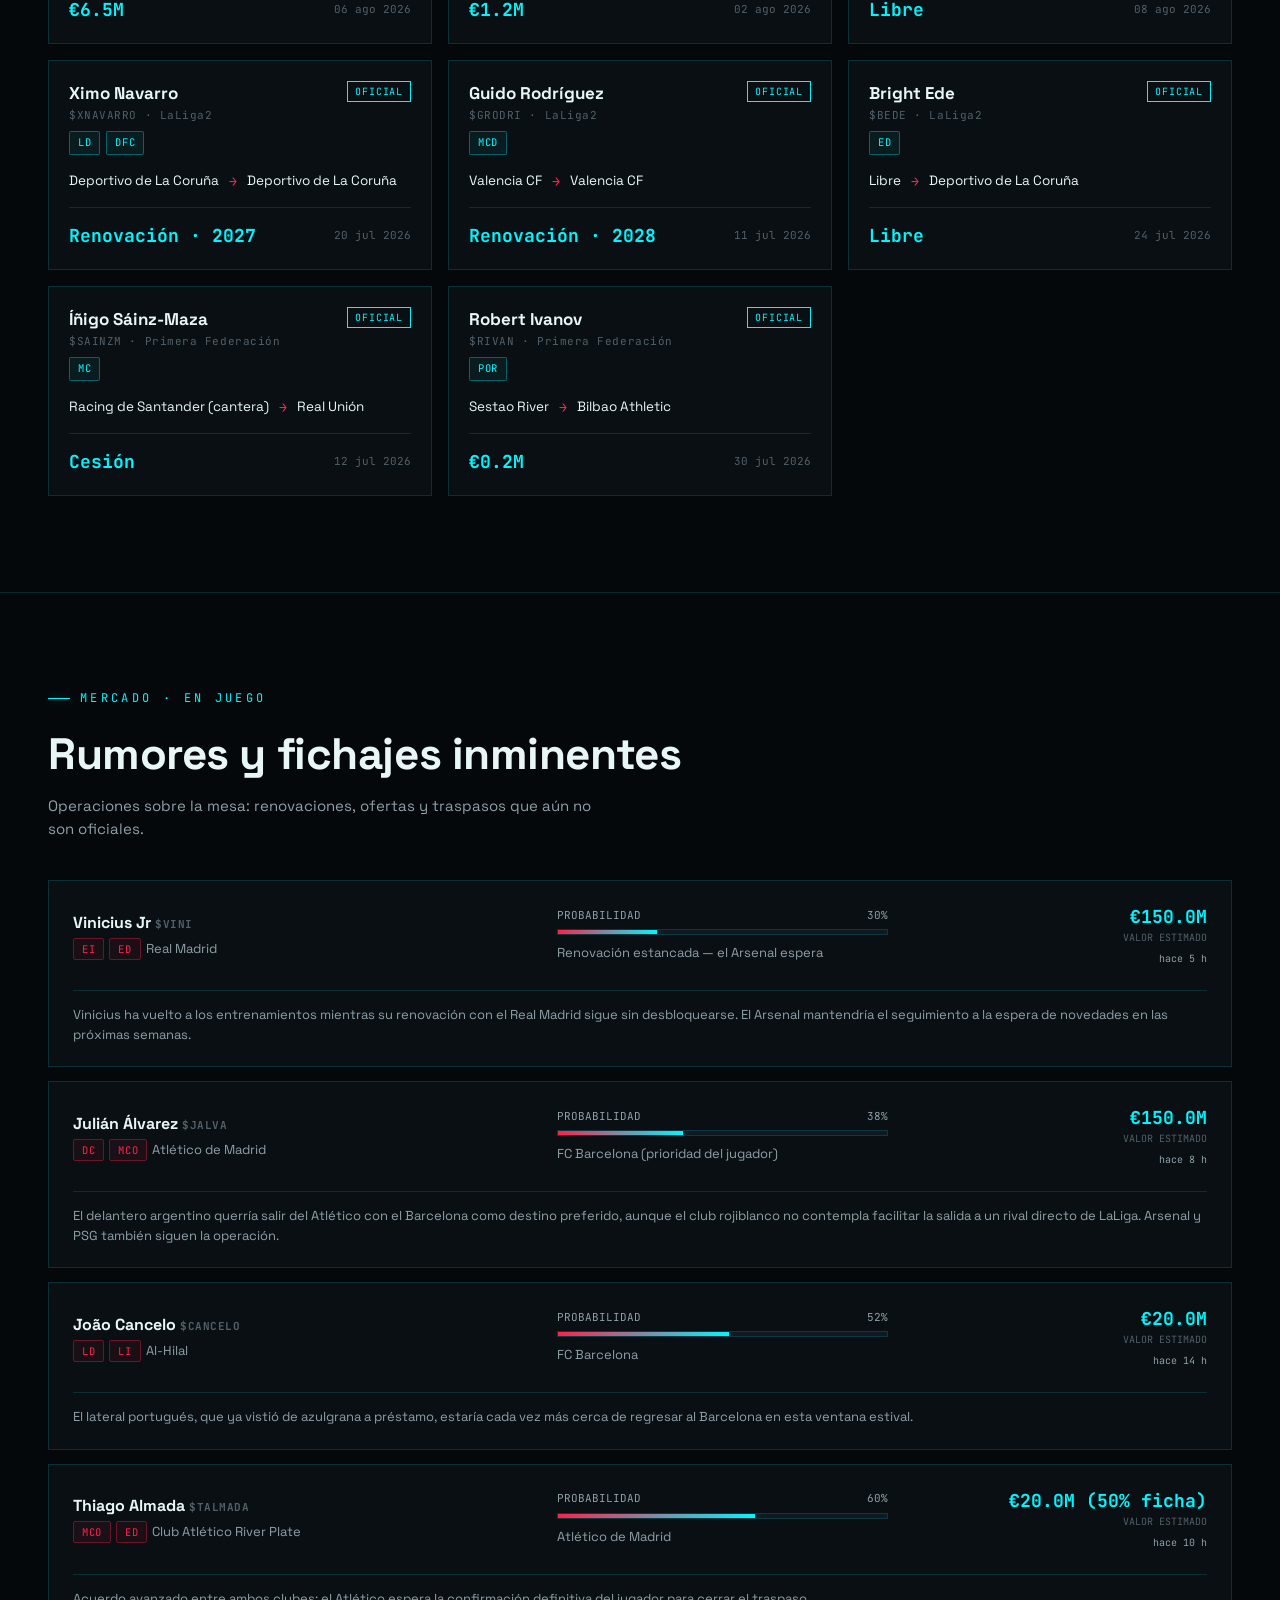
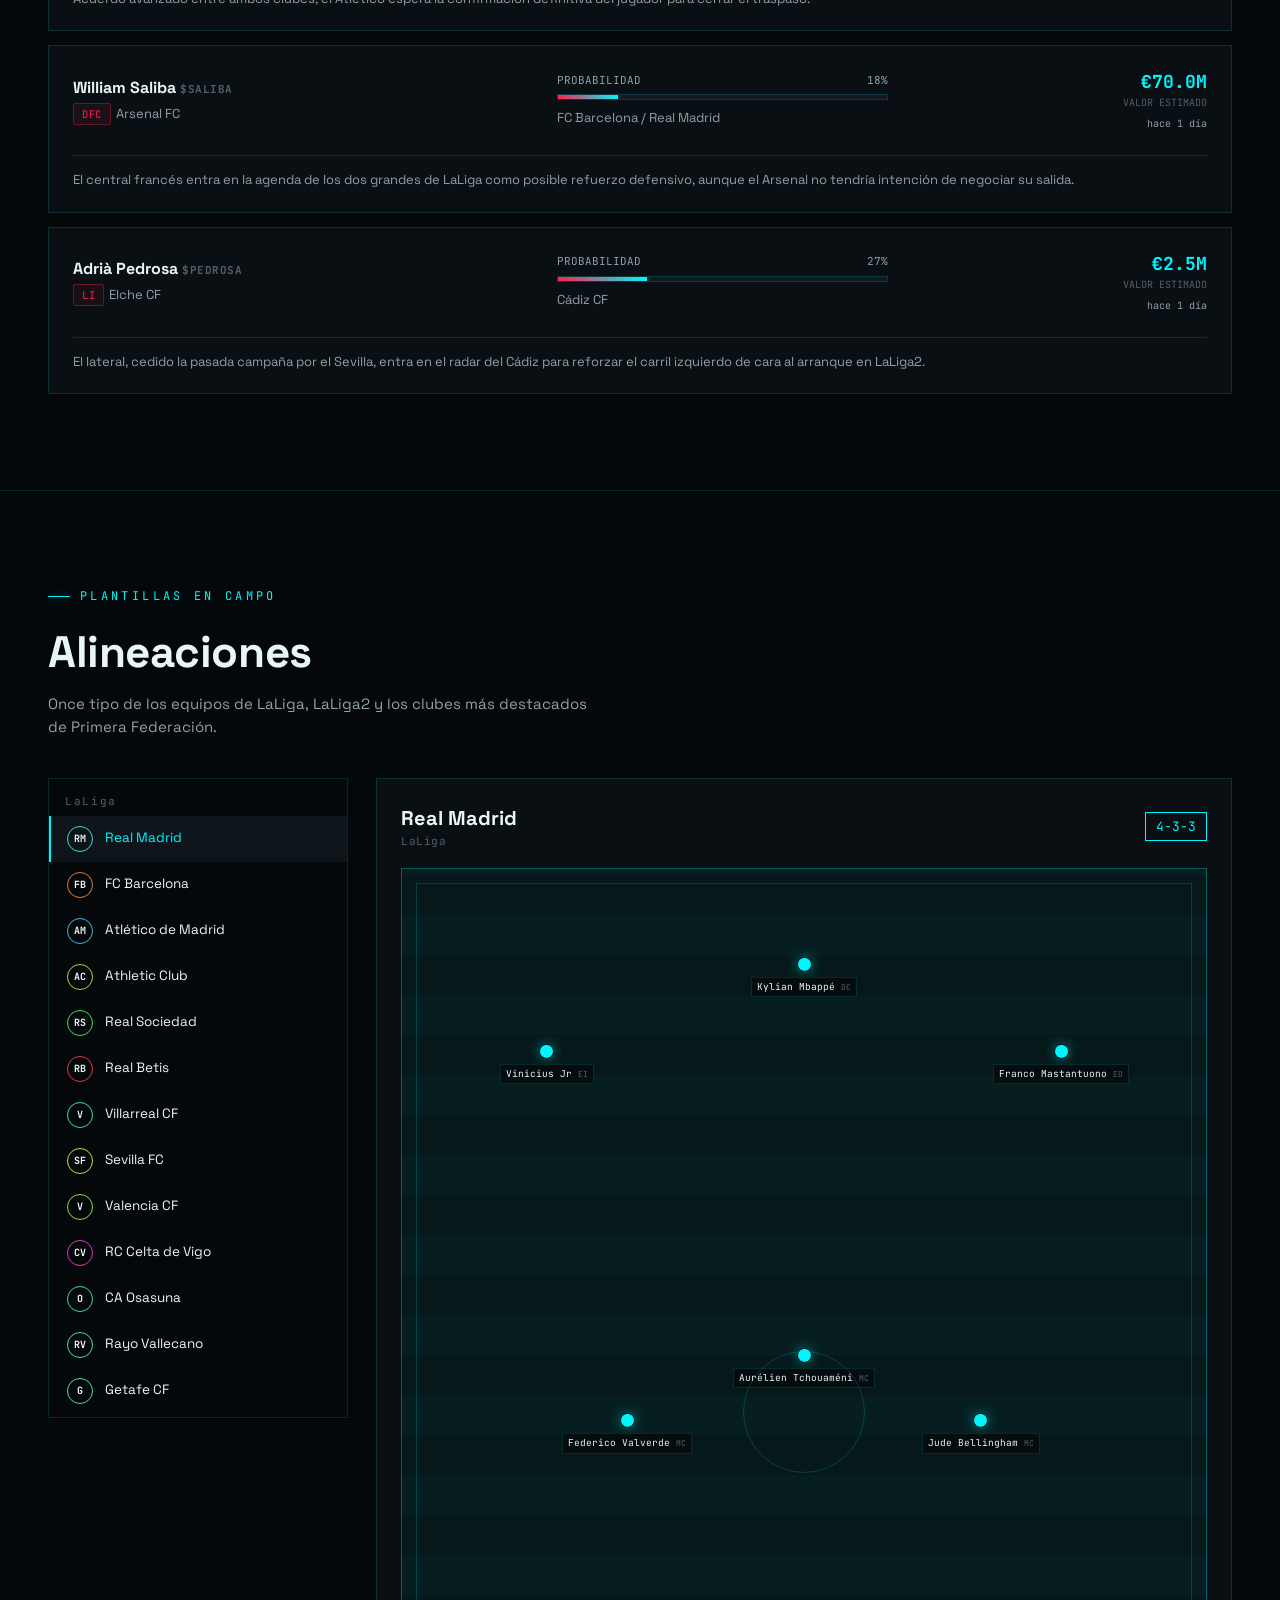
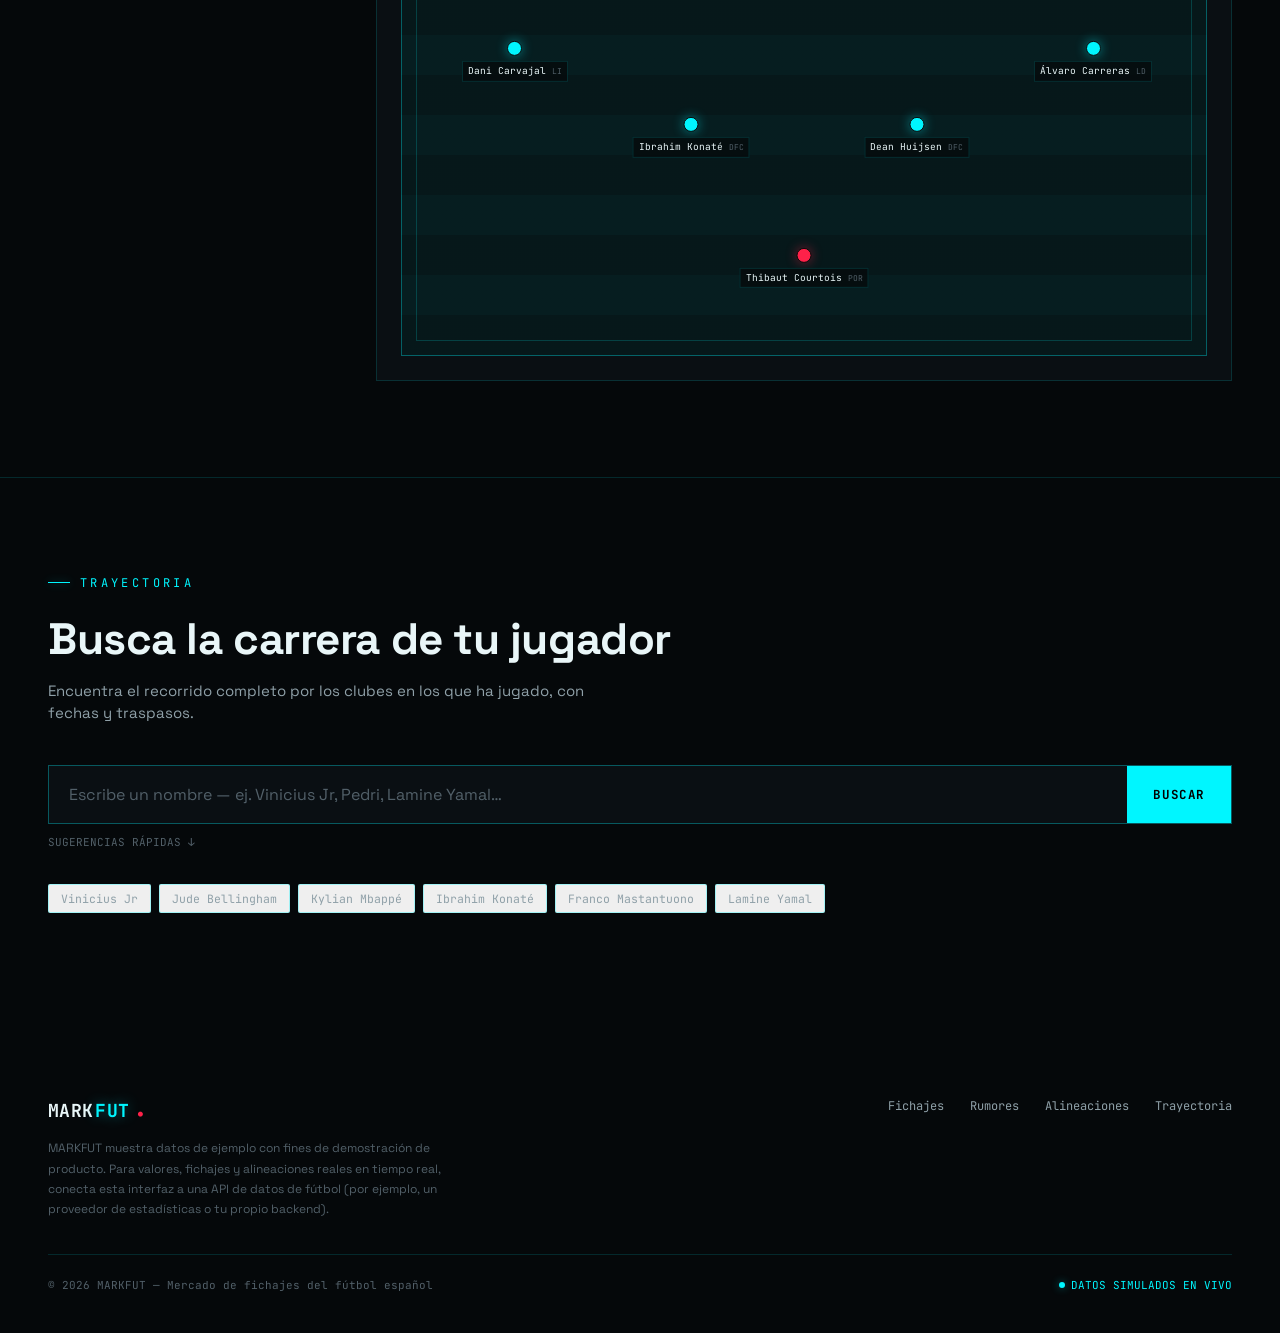
==== commit 5b10ef32: "Add files via upload" ====
--- a/index.html
+++ b/index.html
@@ -501,401 +501,6 @@
   </div>
 </footer>
 
-<script>
-/* =========================================================
-   MARKFUT — data layer
-   Todo lo de abajo es DATA DE EJEMPLO (placeholder) para que
-   la web funcione de forma autónoma en GitHub Pages sin backend.
-   Sustituye TRANSFERS / RUMORS / TEAMS / TRAJECTORIES por datos
-   reales desde tu API (fetch) cuando la tengas lista.
-========================================================= */
-
-const COMP_LABEL = { laliga:'LaLiga', laliga2:'LaLiga2', primera:'Primera Federación' };
-
-// ---- Fichajes confirmados ----
-const TRANSFERS = [
-  {name:'Álex Baena', symbol:'$BAENA', pos:['MC','MCO'], from:'Villarreal CF', to:'Atlético de Madrid', fee:'€40.0M', date:'02 jul 2025', comp:'laliga'},
-  {name:'Dani Olmo', symbol:'$OLMO', pos:['MCO','ED'], from:'RB Leipzig', to:'FC Barcelona', fee:'€55.0M', date:'20 ago 2025', comp:'laliga'},
-  {name:'Nico Williams', symbol:'$NWILL', pos:['EI'], from:'Athletic Club', to:'Athletic Club', fee:'Renovación', date:'05 jul 2025', comp:'laliga'},
-  {name:'Julián Álvarez', symbol:'$JALVA', pos:['DC','MCO'], from:'Manchester City', to:'Atlético de Madrid', fee:'€75.0M', date:'12 jul 2025', comp:'laliga'},
-  {name:'Take Kubo', symbol:'$KUBO', pos:['ED','EI'], from:'Real Sociedad', to:'Real Sociedad', fee:'Renovación', date:'18 jun 2025', comp:'laliga'},
-  {name:'Marcos Fernández', symbol:'$MFDEZ', pos:['DFC'], from:'Real Oviedo', to:'Deportivo Alavés', fee:'€3.2M', date:'03 ago 2025', comp:'laliga'},
-  {name:'Iñigo Ruiz de Galarreta', symbol:'$GALARR', pos:['MC'], from:'Deportivo Alavés', to:'Levante UD', fee:'€2.5M', date:'22 jul 2025', comp:'laliga'},
-  {name:'Hugo Duro', symbol:'$HDURO', pos:['DC'], from:'Valencia CF', to:'Getafe CF', fee:'€8.0M', date:'29 jul 2025', comp:'laliga'},
-
-  {name:'Adrián Liso', symbol:'$LISO', pos:['ED','EI'], from:'Real Zaragoza', to:'Real Sporting de Gijón', fee:'€1.8M', date:'14 jul 2025', comp:'laliga2'},
-  {name:'Iker Bravo', symbol:'$IBRAVO', pos:['DC'], from:'Bayer Leverkusen', to:'CD Eldense', fee:'Cesión', date:'01 ago 2025', comp:'laliga2'},
-  {name:'Pablo Valcarce', symbol:'$VALCAR', pos:['MCO','ED'], from:'Real Madrid Castilla', to:'Racing de Santander', fee:'€1.1M', date:'26 jul 2025', comp:'laliga2'},
-  {name:'Marc Baró', symbol:'$MBARO', pos:['DFC'], from:'FC Barcelona Atlètic', to:'Córdoba CF', fee:'€0.6M', date:'09 ago 2025', comp:'laliga2'},
-
-  {name:'Sergio Escudero', symbol:'$SESCU', pos:['LI'], from:'Libre', to:'Real Unión', fee:'Libre', date:'11 jul 2025', comp:'primera'},
-  {name:'Robert Ivanov', symbol:'$RIVAN', pos:['POR'], from:'Sestao River', to:'UD San Fernando', fee:'€0.2M', date:'30 jul 2025', comp:'primera'},
-];
-
-// ---- Rumores / fichajes inminentes ----
-const RUMORS = [
-  {name:'Vinicius Jr', symbol:'$VINI', pos:['EI','ED'], club:'Real Madrid', targets:'Al-Hilal (renovación en negociación)', prob:35, value:'€150.0M', note:'La renovación con el Real Madrid sigue abierta; el club saudí Al-Hilal mantendría el interés según medios. El jugador ha declarado su intención de seguir en Madrid a corto plazo.', updated:'hace 3 h'},
-  {name:'Nico Paz', symbol:'$NPAZ', pos:['MCO'], club:'Como 1907', targets:'Real Madrid (cláusula de recompra)', prob:44, value:'€24.0M', note:'El Real Madrid conserva una opción de recompra que podría activar en los próximos mercados tras su temporada en la Serie A.', updated:'hace 6 h'},
-  {name:'Ferran Torres', symbol:'$FTORR', pos:['DC','ED'], club:'FC Barcelona', targets:'Interés de clubes de Premier League', prob:22, value:'€35.0M', note:'Su rol en la delantera azulgrana está en duda con la llegada de nuevos efectivos ofensivos.', updated:'hace 1 día'},
-  {name:'Álex Baena', symbol:'$BAENA2', pos:['MC'], club:'Atlético de Madrid', targets:'Fichaje ya cerrado — pendiente de anuncio oficial', prob:92, value:'€40.0M', note:'Ambos clubes habrían acordado los términos; se espera el comunicado oficial en los próximos días.', updated:'hace 12 h'},
-  {name:'Bryan Zaragoza', symbol:'$BZARA', pos:['ED'], club:'Bayern de Múnich', targets:'Sevilla FC (cesión con opción)', prob:58, value:'€12.0M', note:'El extremo buscaría minutos tras su etapa en la Bundesliga; el Sevilla negociaría una cesión con opción de compra.', updated:'hace 20 h'},
-  {name:'Unai Elgezabal', symbol:'$UELGE', pos:['DFC'], club:'Real Sociedad B', targets:'Racing de Santander', prob:30, value:'€1.5M', note:'Central formado en la cantera txuri-urdin, seguido por varios clubes de LaLiga2.', updated:'hace 2 días'},
-];
-
-// ---- Formaciones (plantillas de coordenadas, % dentro del campo) ----
-const FORMATIONS = {
-  '4-3-3': [
-    {pos:'POR', x:50, y:92},
-    {pos:'LI', x:14, y:73},{pos:'DFC', x:36, y:80},{pos:'DFC', x:64, y:80},{pos:'LD', x:86, y:73},
-    {pos:'MC', x:28, y:52},{pos:'MC', x:50, y:46},{pos:'MC', x:72, y:52},
-    {pos:'EI', x:18, y:18},{pos:'DC', x:50, y:10},{pos:'ED', x:82, y:18}
-  ],
-  '4-2-3-1': [
-    {pos:'POR', x:50, y:92},
-    {pos:'LI', x:14, y:73},{pos:'DFC', x:36, y:80},{pos:'DFC', x:64, y:80},{pos:'LD', x:86, y:73},
-    {pos:'MCD', x:36, y:56},{pos:'MCD', x:64, y:56},
-    {pos:'MCO', x:50, y:36},{pos:'EI', x:18, y:30},{pos:'ED', x:82, y:30},
-    {pos:'DC', x:50, y:10}
-  ],
-  '4-4-2': [
-    {pos:'POR', x:50, y:92},
-    {pos:'LI', x:14, y:73},{pos:'DFC', x:36, y:80},{pos:'DFC', x:64, y:80},{pos:'LD', x:86, y:73},
-    {pos:'EI', x:16, y:46},{pos:'MC', x:38, y:50},{pos:'MC', x:62, y:50},{pos:'ED', x:84, y:46},
-    {pos:'DC', x:38, y:12},{pos:'DC', x:62, y:12}
-  ],
-  '3-5-2': [
-    {pos:'POR', x:50, y:92},
-    {pos:'DFC', x:28, y:78},{pos:'DFC', x:50, y:82},{pos:'DFC', x:72, y:78},
-    {pos:'LI', x:10, y:50},{pos:'MC', x:33, y:50},{pos:'MC', x:50, y:44},{pos:'MC', x:67, y:50},{pos:'LD', x:90, y:50},
-    {pos:'DC', x:40, y:12},{pos:'DC', x:60, y:12}
-  ]
-};
-
-// ---- Bancos de nombres para generar plantillas de forma determinista ----
-const FIRST_NAMES = ['Adrián','Álvaro','Iker','Marc','Pau','Hugo','Diego','Rubén','Nacho','Mario','Sergio','Aitor','Unai','Jon','Gonzalo','Nico','Bruno','Marcos','Iván','Yeray','Eneko','Raúl','Óscar','Carlos','Roberto','Fran','Miguel','Xabi','Asier','Toni'];
-const LAST_NAMES = ['García','Fernández','López','Martínez','Sánchez','Pérez','Gómez','Ruiz','Díaz','Moreno','Muñoz','Alonso','Romero','Navarro','Ortega','Iglesias','Delgado','Castro','Vidal','Rey','Suárez','Vázquez','Serrano','Blanco','Molina','Cabrera','Herrera','Peña','Lozano','Carrasco'];
-function hashSeed(str){let h=0;for(let i=0;i<str.length;i++){h=(h*31+str.charCodeAt(i))>>>0;}return h;}
-function seededPick(seed, arr){return arr[seed % arr.length];}
-function generatedName(teamId, idx){
-  const s1 = hashSeed(teamId+'-f-'+idx);
-  const s2 = hashSeed(teamId+'-l-'+idx);
-  return seededPick(s1, FIRST_NAMES)+' '+seededPick(s2, LAST_NAMES);
-}
-
-// ---- Equipos: LaLiga, LaLiga2, Primera Federación (destacados) ----
-const TEAM_LIST = [
-  // LaLiga
-  {id:'rmadrid', name:'Real Madrid', comp:'laliga', formation:'4-3-3'},
-  {id:'barca', name:'FC Barcelona', comp:'laliga', formation:'4-3-3'},
-  {id:'atmadrid', name:'Atlético de Madrid', comp:'laliga', formation:'4-4-2'},
-  {id:'athletic', name:'Athletic Club', comp:'laliga', formation:'4-2-3-1'},
-  {id:'rsociedad', name:'Real Sociedad', comp:'laliga', formation:'4-3-3'},
-  {id:'betis', name:'Real Betis', comp:'laliga', formation:'4-2-3-1'},
-  {id:'villarreal', name:'Villarreal CF', comp:'laliga', formation:'4-4-2'},
-  {id:'sevilla', name:'Sevilla FC', comp:'laliga', formation:'4-3-3'},
-  {id:'valencia', name:'Valencia CF', comp:'laliga', formation:'4-4-2'},
-  {id:'girona', name:'Girona FC', comp:'laliga', formation:'3-5-2'},
-  {id:'celta', name:'RC Celta de Vigo', comp:'laliga', formation:'4-2-3-1'},
-  {id:'mallorca', name:'RCD Mallorca', comp:'laliga', formation:'4-4-2'},
-  {id:'osasuna', name:'CA Osasuna', comp:'laliga', formation:'4-4-2'},
-  {id:'rayo', name:'Rayo Vallecano', comp:'laliga', formation:'4-3-3'},
-  {id:'getafe', name:'Getafe CF', comp:'laliga', formation:'4-4-2'},
-  {id:'alaves', name:'Deportivo Alavés', comp:'laliga', formation:'4-2-3-1'},
-  {id:'espanyol', name:'RCD Espanyol', comp:'laliga', formation:'4-4-2'},
-  {id:'oviedo', name:'Real Oviedo', comp:'laliga', formation:'4-4-2'},
-  {id:'levante', name:'Levante UD', comp:'laliga', formation:'4-2-3-1'},
-  {id:'elche', name:'Elche CF', comp:'laliga', formation:'4-4-2'},
-  // LaLiga2
-  {id:'racing', name:'Racing de Santander', comp:'laliga2', formation:'4-3-3'},
-  {id:'sporting', name:'Real Sporting de Gijón', comp:'laliga2', formation:'4-4-2'},
-  {id:'depor', name:'Deportivo de La Coruña', comp:'laliga2', formation:'4-2-3-1'},
-  {id:'eldense', name:'CD Eldense', comp:'laliga2', formation:'4-4-2'},
-  {id:'cultural', name:'Cultural Leonesa', comp:'laliga2', formation:'4-4-2'},
-  {id:'huesca', name:'SD Huesca', comp:'laliga2', formation:'4-3-3'},
-  {id:'albacete', name:'Albacete Balompié', comp:'laliga2', formation:'4-4-2'},
-  {id:'zaragoza', name:'Real Zaragoza', comp:'laliga2', formation:'4-2-3-1'},
-  {id:'burgos', name:'Burgos CF', comp:'laliga2', formation:'4-4-2'},
-  {id:'mirandes', name:'CD Mirandés', comp:'laliga2', formation:'3-5-2'},
-  {id:'laspalmas', name:'UD Las Palmas', comp:'laliga2', formation:'4-3-3'},
-  {id:'cordoba', name:'Córdoba CF', comp:'laliga2', formation:'4-4-2'},
-  // Primera Federación (destacados)
-  {id:'castilla', name:'Real Madrid Castilla', comp:'primera', formation:'4-3-3'},
-  {id:'barcaatl', name:'FC Barcelona Atlètic', comp:'primera', formation:'4-3-3'},
-  {id:'rsociedadb', name:'Real Sociedad B', comp:'primera', formation:'4-2-3-1'},
-  {id:'bilbaoath', name:'Bilbao Athletic', comp:'primera', formation:'4-4-2'},
-  {id:'realunion', name:'Real Unión', comp:'primera', formation:'4-4-2'},
-  {id:'sestao', name:'Sestao River', comp:'primera', formation:'4-4-2'},
-];
-
-// ---- Plantillas curadas para clubes destacados (resto: generado) ----
-const CURATED_ROSTERS = {
-  rmadrid: ['Thibaut Courtois','Dani Carvajal','Antonio Rüdiger','Éder Militão','Ferland Mendy','Federico Valverde','Aurélien Tchouaméni','Jude Bellingham','Vinicius Jr','Kylian Mbappé','Rodrygo'],
-  barca: ['Marc-André ter Stegen','Jules Koundé','Ronald Araújo','Íñigo Martínez','Alejandro Balde','Pedri','Frenkie de Jong','Dani Olmo','Lamine Yamal','Robert Lewandowski','Raphinha'],
-  atmadrid: ['Jan Oblak','Nahuel Molina','José María Giménez','César Azpilicueta','Reinildo','Koke','Rodrigo De Paul','Marcos Llorente','Antoine Griezmann','Julián Álvarez','Álex Baena'],
-  athletic: ['Unai Simón','Andoni Gorosabel','Dani Vivian','Aitor Paredes','Yuri Berchiche','Mikel Vesga','Óscar de Marcos','Oihan Sancet','Nico Williams','Gorka Guruzeta','Iñaki Williams'],
-  rsociedad: ['Álex Remiro','Hamari Traoré','Igor Zubeldia','Aritz Elustondo','Jon Aramburu','Martín Zubimendi','Mikel Merino','Brais Méndez','Take Kubo','Mikel Oyarzabal','Umar Sadiq'],
-  betis: ['Rui Silva','Youssouf Sabaly','Germán Pezzella','Marc Bartra','Héctor Bellerín','Guido Rodríguez','Sofyan Amrabat','Isco','Ayoze Pérez','Cédric Bakambu','Abde Ezzalzouli'],
-  villarreal: ['Filip Jörgensen','Kiko Femenía','Raúl Albiol','Logan Costa','Alfonso Pedraza','Dani Parejo','Étienne Capoue','Álex Baena','Yeremy Pino','Gerard Moreno','Ilias Akhomach'],
-  sevilla: ['Ørjan Nyland','Adrià Pedrosa','Loïc Badé','Nemanja Gudelj','Marcao','Djibril Sow','Saúl Ñíguez','Lucien Agoumé','Dodi Lukébakio','Youssef En-Nesyri','Suso'],
-};
-
-// asigna jugador+posición para un equipo, usando plantilla curada o generada
-function getRoster(team){
-  const slots = FORMATIONS[team.formation];
-  const curated = CURATED_ROSTERS[team.id];
-  return slots.map((slot, i) => ({
-    ...slot,
-    name: curated ? curated[i] : generatedName(team.id, i)
-  }));
-}
-
-// ---- Trayectorias para el buscador ----
-const TRAJECTORIES = {
-  'Vinicius Jr': {positions:['EI','ED'], club:'Real Madrid', value:'€150.0M', history:[
-    {club:'Real Madrid', years:'2018 — actualidad', fee:'€45.0M (desde Flamengo)'},
-    {club:'Flamengo', years:'2017 — 2018', fee:'Cantera'},
-  ]},
-  'Jude Bellingham': {positions:['MCO','MC'], club:'Real Madrid', value:'€180.0M', history:[
-    {club:'Real Madrid', years:'2023 — actualidad', fee:'€103.0M (desde Borussia Dortmund)'},
-    {club:'Borussia Dortmund', years:'2020 — 2023', fee:'€25.0M (desde Birmingham City)'},
-    {club:'Birmingham City', years:'2019 — 2020', fee:'Cantera'},
-  ]},
-  'Kylian Mbappé': {positions:['DC','EI'], club:'Real Madrid', value:'€180.0M', history:[
-    {club:'Real Madrid', years:'2024 — actualidad', fee:'Libre (desde PSG)'},
-    {club:'Paris Saint-Germain', years:'2017 — 2024', fee:'€180.0M (desde Mónaco)'},
-    {club:'AS Mónaco', years:'2015 — 2017', fee:'Cantera'},
-  ]},
-  'Rodrygo': {positions:['ED','EI'], club:'Real Madrid', value:'€90.0M', history:[
-    {club:'Real Madrid', years:'2019 — actualidad', fee:'€45.0M (desde Santos)'},
-    {club:'Santos FC', years:'2017 — 2019', fee:'Cantera'},
-  ]},
-  'Lamine Yamal': {positions:['ED'], club:'FC Barcelona', value:'€180.0M', history:[
-    {club:'FC Barcelona', years:'2023 — actualidad', fee:'Cantera'},
-  ]},
-  'Pedri': {positions:['MC','MCO'], club:'FC Barcelona', value:'€100.0M', history:[
-    {club:'FC Barcelona', years:'2020 — actualidad', fee:'€5.0M (desde Las Palmas)'},
-    {club:'UD Las Palmas', years:'2018 — 2020', fee:'Cantera'},
-  ]},
-  'Robert Lewandowski': {positions:['DC'], club:'FC Barcelona', value:'€15.0M', history:[
-    {club:'FC Barcelona', years:'2022 — actualidad', fee:'€45.0M (desde Bayern de Múnich)'},
-    {club:'Bayern de Múnich', years:'2014 — 2022', fee:'Libre (desde Borussia Dortmund)'},
-    {club:'Borussia Dortmund', years:'2010 — 2014', fee:'€4.5M'},
-  ]},
-  'Raphinha': {positions:['ED','EI'], club:'FC Barcelona', value:'€90.0M', history:[
-    {club:'FC Barcelona', years:'2022 — actualidad', fee:'€58.0M (desde Leeds United)'},
-    {club:'Leeds United', years:'2020 — 2022', fee:'€19.5M'},
-  ]},
-  'Antoine Griezmann': {positions:['DC','MCO'], club:'Atlético de Madrid', value:'€25.0M', history:[
-    {club:'Atlético de Madrid', years:'2021 — actualidad', fee:'€20.0M (retorno desde Barcelona)'},
-    {club:'FC Barcelona', years:'2019 — 2021', fee:'€120.0M'},
-    {club:'Atlético de Madrid', years:'2014 — 2019', fee:'€30.0M'},
-  ]},
-  'Julián Álvarez': {positions:['DC','MCO'], club:'Atlético de Madrid', value:'€75.0M', history:[
-    {club:'Atlético de Madrid', years:'2024 — actualidad', fee:'€75.0M (desde Manchester City)'},
-    {club:'Manchester City', years:'2022 — 2024', fee:'€21.0M'},
-    {club:'River Plate', years:'2018 — 2022', fee:'Cantera'},
-  ]},
-  'Álex Baena': {positions:['MC','MCO'], club:'Atlético de Madrid', value:'€40.0M', history:[
-    {club:'Atlético de Madrid', years:'2025 — actualidad', fee:'€40.0M (desde Villarreal)'},
-    {club:'Villarreal CF', years:'2020 — 2025', fee:'Cantera'},
-  ]},
-  'Nico Williams': {positions:['EI'], club:'Athletic Club', value:'€70.0M', history:[
-    {club:'Athletic Club', years:'2021 — actualidad', fee:'Cantera'},
-  ]},
-  'Take Kubo': {positions:['ED','EI'], club:'Real Sociedad', value:'€45.0M', history:[
-    {club:'Real Sociedad', years:'2023 — actualidad', fee:'€6.0M (desde Mallorca, retorno de cesión)'},
-    {club:'RCD Mallorca', years:'2022 — 2023', fee:'Cesión'},
-    {club:'Real Madrid', years:'2019 — 2022', fee:'Libre'},
-  ]},
-  'Nico Paz': {positions:['MCO'], club:'Como 1907', value:'€24.0M', history:[
-    {club:'Como 1907', years:'2024 — actualidad', fee:'€8.0M (desde Real Madrid)'},
-    {club:'Real Madrid Castilla', years:'2023 — 2024', fee:'Cantera'},
-  ]},
-};
-
-/* =========================================================
-   RENDER — Ticker
-========================================================= */
-function renderTicker(){
-  const items = [...TRANSFERS.slice(0,8).map(t=>({name:t.name, symbol:t.symbol, val:t.fee, up:true})),
-                  ...RUMORS.map(r=>({name:r.name, symbol:r.symbol, val:r.value, up: r.prob>=50}))];
-  const track = document.getElementById('ticker-track');
-  const html = items.map(i => `
-    <div class="tick">
-      <span class="sym">${i.symbol}</span>
-      <span class="name">${i.name}</span>
-      <span class="val ${i.up?'arrow-up':'arrow-down'}">${i.up?'▲':'▼'} ${i.val}</span>
-    </div>`).join('');
-  track.innerHTML = html + html; // duplicado para loop continuo
-}
-
-/* =========================================================
-   RENDER — Fichajes
-========================================================= */
-function renderTransfers(filter='all'){
-  const grid = document.getElementById('fichajes-grid');
-  const list = filter==='all' ? TRANSFERS : TRANSFERS.filter(t=>t.comp===filter);
-  grid.innerHTML = list.map(t => `
-    <div class="transfer-card">
-      <div class="tc-top">
-        <div>
-          <div class="tc-name">${t.name}</div>
-          <div class="tc-symbol">${t.symbol} · ${COMP_LABEL[t.comp]}</div>
-          <div class="tc-positions">${t.pos.map(p=>`<span class="chip">${p}</span>`).join('')}</div>
-        </div>
-        <span class="status-oficial">OFICIAL</span>
-      </div>
-      <div class="tc-flow"><span class="club">${t.from}</span><span class="arrow">→</span><span class="club">${t.to}</span></div>
-      <div class="tc-foot">
-        <span class="tc-fee">${t.fee}</span>
-        <span class="tc-date">${t.date}</span>
-      </div>
-    </div>`).join('');
-}
-document.getElementById('fichajes-tabs').addEventListener('click', e=>{
-  const btn = e.target.closest('.tab-btn'); if(!btn) return;
-  document.querySelectorAll('#fichajes-tabs .tab-btn').forEach(b=>b.classList.remove('active'));
-  btn.classList.add('active');
-  renderTransfers(btn.dataset.comp);
-});
-
-/* =========================================================
-   RENDER — Rumores
-========================================================= */
-function renderRumors(){
-  const list = document.getElementById('rumor-list');
-  list.innerHTML = RUMORS.map(r => `
-    <div class="rumor-card">
-      <div class="rumor-head">
-        <div>
-          <div class="rumor-name">${r.name} <span class="tc-symbol">${r.symbol}</span></div>
-          <div class="rumor-sub">${r.pos.map(p=>`<span class="chip red" style="margin-right:5px;">${p}</span>`).join('')}${r.club}</div>
-        </div>
-      </div>
-      <div class="prob-wrap">
-        <div class="prob-label"><span>PROBABILIDAD</span><span>${r.prob}%</span></div>
-        <div class="prob-bar"><div class="prob-fill" style="width:${r.prob}%"></div></div>
-        <div class="rumor-sub" style="margin-top:8px;">${r.targets}</div>
-      </div>
-      <div class="rumor-value">
-        <div class="v">${r.value}</div>
-        <div class="u">VALOR ESTIMADO</div>
-        <div class="u" style="margin-top:6px;color:var(--text-dim);">${r.updated}</div>
-      </div>
-      <div class="rumor-note">${r.note}</div>
-    </div>`).join('');
-}
-
-/* =========================================================
-   RENDER — Alineaciones
-========================================================= */
-let currentTeamId = null;
-function renderTeamPanel(){
-  const groups = ['laliga','laliga2','primera'];
-  const panel = document.getElementById('team-panel');
-  panel.innerHTML = groups.map(g => `
-    <div class="team-group-label">${COMP_LABEL[g]}</div>
-    ${TEAM_LIST.filter(t=>t.comp===g).map(t => `
-      <div class="team-row" data-id="${t.id}">
-        <span class="badge" style="border-color:${teamHue(t.id)}">${initials(t.name)}</span>
-        <span>${t.name}</span>
-      </div>`).join('')}
-  `).join('');
-  panel.addEventListener('click', e=>{
-    const row = e.target.closest('.team-row'); if(!row) return;
-    selectTeam(row.dataset.id);
-  });
-}
-function initials(name){
-  return name.split(' ').filter(w=>!/^(de|del|la|los|ud|cd|cf|rc|rcd|ca)$/i.test(w)).slice(0,2).map(w=>w[0]).join('').toUpperCase().slice(0,2);
-}
-function teamHue(id){
-  const h = hashSeed(id) % 360;
-  return `hsl(${h},70%,55%)`;
-}
-function selectTeam(id){
-  currentTeamId = id;
-  document.querySelectorAll('.team-row').forEach(r=>r.classList.toggle('active', r.dataset.id===id));
-  const team = TEAM_LIST.find(t=>t.id===id);
-  document.getElementById('pitch-team-name').textContent = team.name;
-  document.getElementById('pitch-team-comp').textContent = COMP_LABEL[team.comp];
-  document.getElementById('pitch-formation').textContent = team.formation;
-  const roster = getRoster(team);
-  const pitch = document.getElementById('pitch');
-  pitch.innerHTML = roster.map(p => `
-    <div class="pnode ${p.pos==='POR'?'gk':''}" style="left:${p.x}%; top:${p.y}%;">
-      <div class="dot"></div>
-      <div class="plabel">${p.name} <span class="ppos">${p.pos}</span></div>
-    </div>`).join('');
-}
-
-/* =========================================================
-   RENDER — Buscador de trayectoria
-========================================================= */
-function renderSuggestions(){
-  const row = document.getElementById('suggest-row');
-  const names = Object.keys(TRAJECTORIES).slice(0,6);
-  row.innerHTML = names.map(n=>`<button class="suggest-chip" data-name="${n}">${n}</button>`).join('');
-  row.addEventListener('click', e=>{
-    const c = e.target.closest('.suggest-chip'); if(!c) return;
-    document.getElementById('search-input').value = c.dataset.name;
-    doSearch();
-  });
-  const datalist = document.getElementById('player-suggestions');
-  datalist.innerHTML = Object.keys(TRAJECTORIES).map(n=>`<option value="${n}">`).join('');
-}
-function doSearch(){
-  const q = document.getElementById('search-input').value.trim().toLowerCase();
-  const result = document.getElementById('player-result');
-  const noResult = document.getElementById('no-result');
-  const key = Object.keys(TRAJECTORIES).find(n=>n.toLowerCase()===q);
-  if(!key){
-    result.classList.remove('show');
-    noResult.classList.toggle('show', q.length>0);
-    return;
-  }
-  noResult.classList.remove('show');
-  const p = TRAJECTORIES[key];
-  document.getElementById('pr-name').textContent = key;
-  document.getElementById('pr-positions').innerHTML = p.positions.map(x=>`<span class="chip" style="margin-right:4px;">${x}</span>`).join('');
-  document.getElementById('pr-club').textContent = p.club;
-  document.getElementById('pr-value').textContent = p.value;
-  document.getElementById('pr-timeline').innerHTML = p.history.map(h => `
-    <div class="tl-item">
-      <div class="tl-row"><span class="tl-club">${h.club}</span><span class="tl-years">${h.years}</span></div>
-      <div class="tl-fee">${h.fee}</div>
-    </div>`).join('');
-  result.classList.add('show');
-}
-document.getElementById('search-btn').addEventListener('click', doSearch);
-document.getElementById('search-input').addEventListener('keydown', e=>{ if(e.key==='Enter') doSearch(); });
-
-/* =========================================================
-   Reloj + pequeña simulación de "vivo" en el ticker/stat panel
-========================================================= */
-function tickClock(){
-  document.getElementById('stat-clock').textContent = new Date().toLocaleTimeString('es-ES');
-}
-setInterval(tickClock, 1000); tickClock();
-
-function nudgeStats(){
-  const el = document.getElementById('stat-valor');
-  const current = parseFloat(el.textContent.replace('€','').replace('M',''));
-  const next = (current + (Math.random()*1.2 - 0.3)).toFixed(1);
-  el.textContent = '€' + next + 'M';
-}
-setInterval(nudgeStats, 4000);
-
-/* =========================================================
-   Init
-========================================================= */
-document.getElementById('year').textContent = new Date().getFullYear();
-renderTicker();
-renderTransfers('all');
-renderRumors();
-renderTeamPanel();
-renderSuggestions();
-selectTeam('rmadrid');
-</script>
+<script src="script.js"></script>
 </body>
 </html>
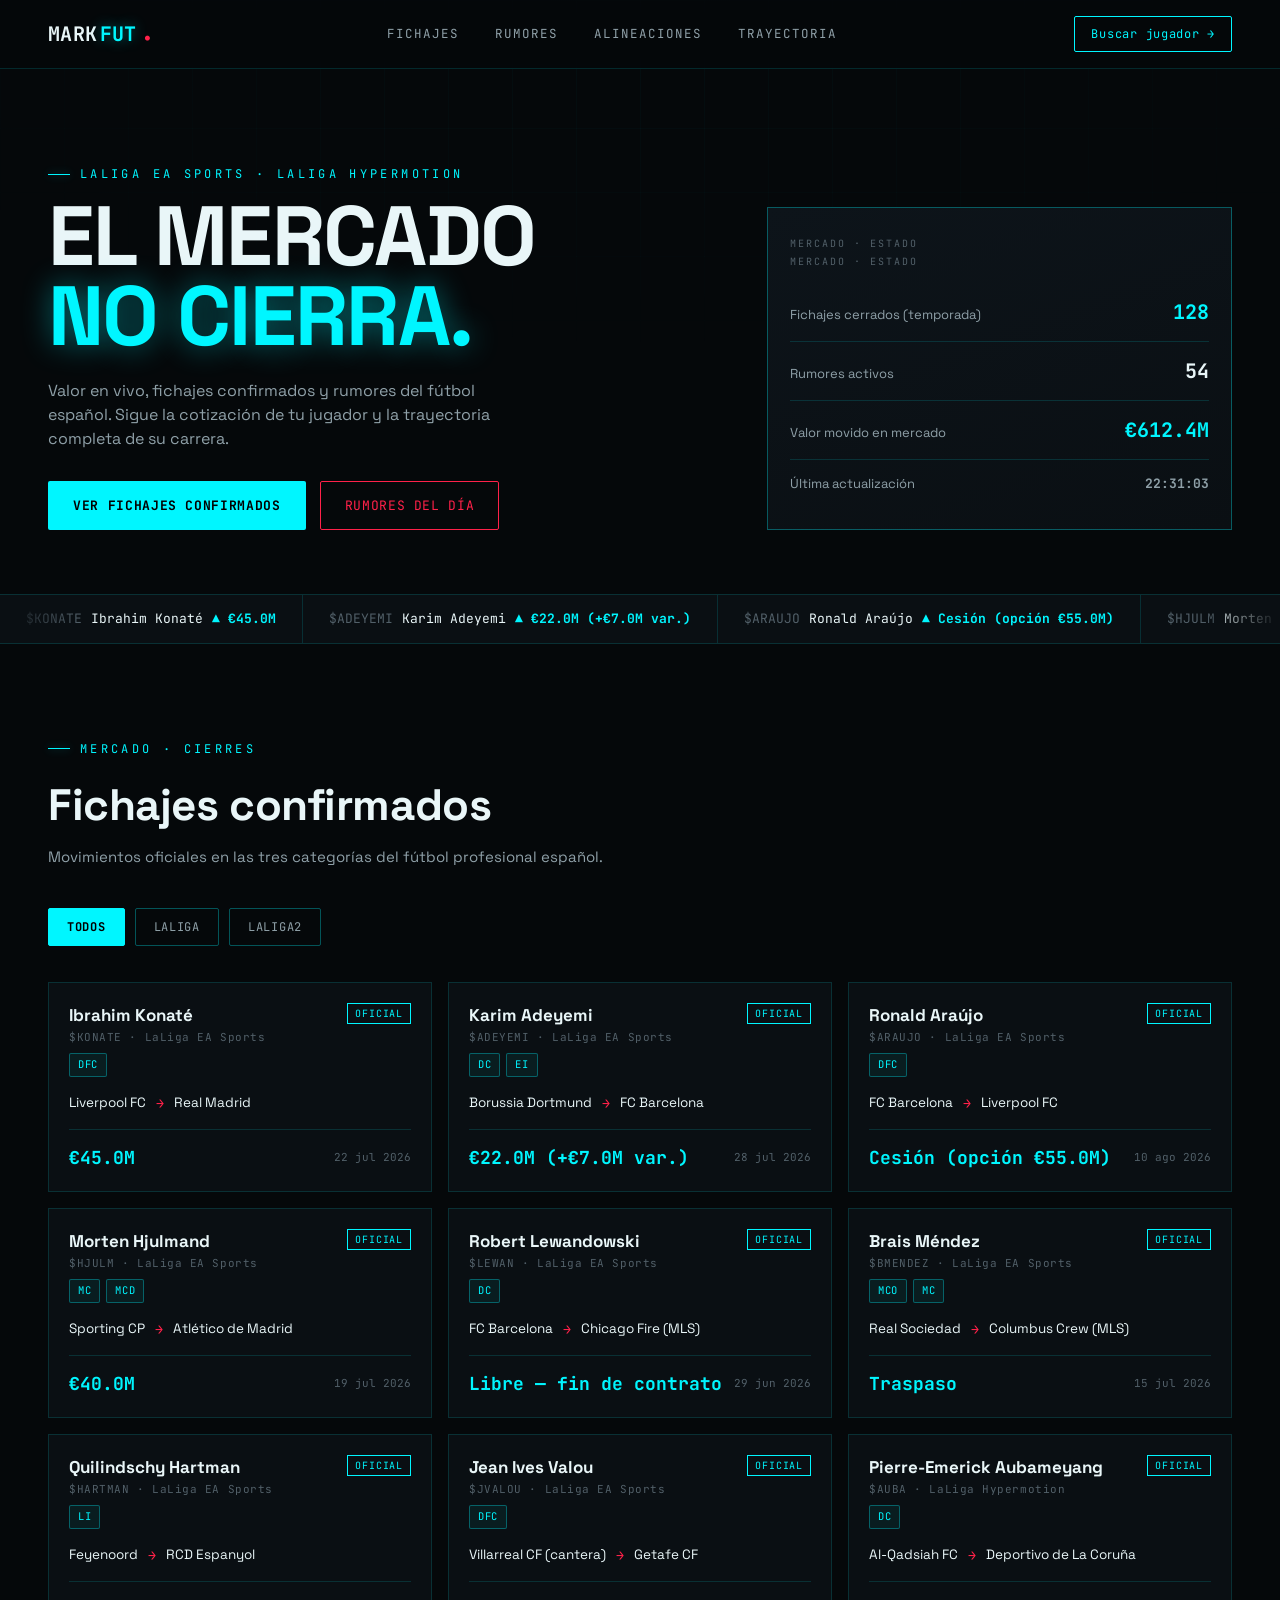
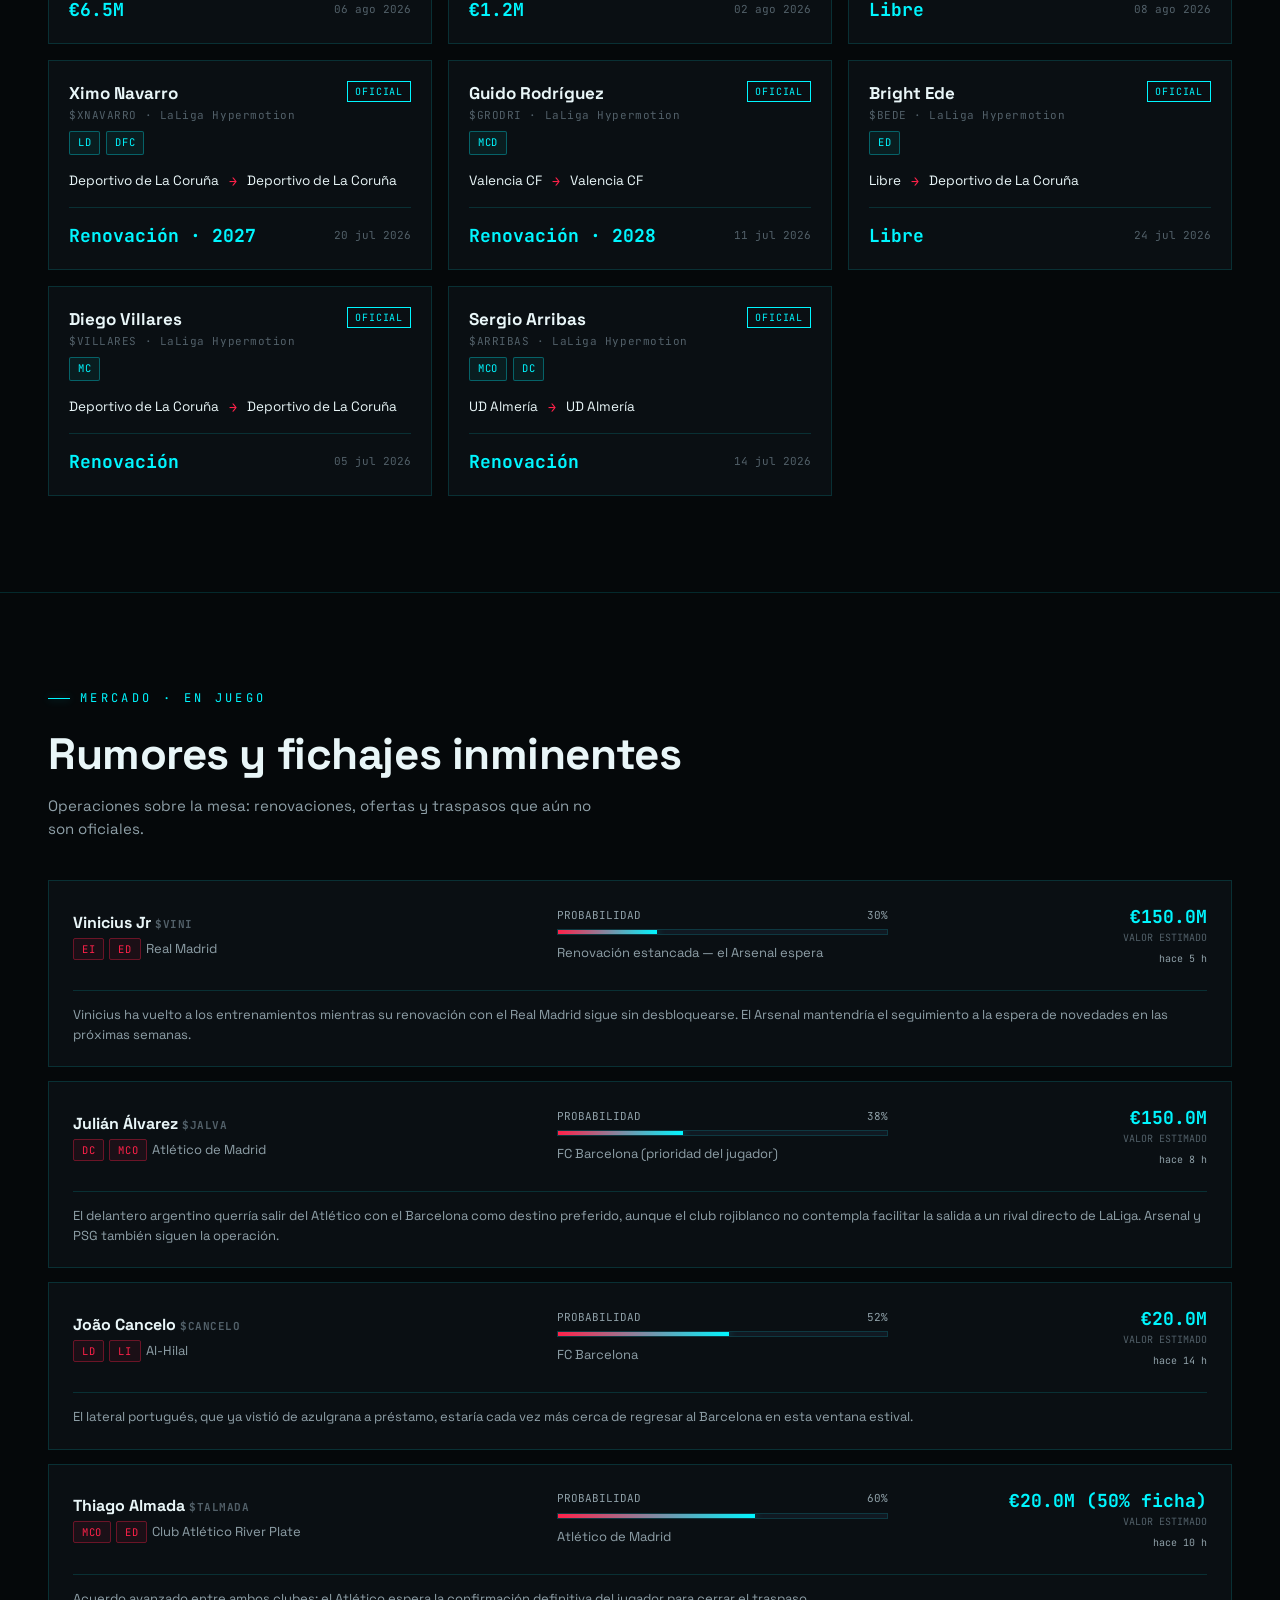
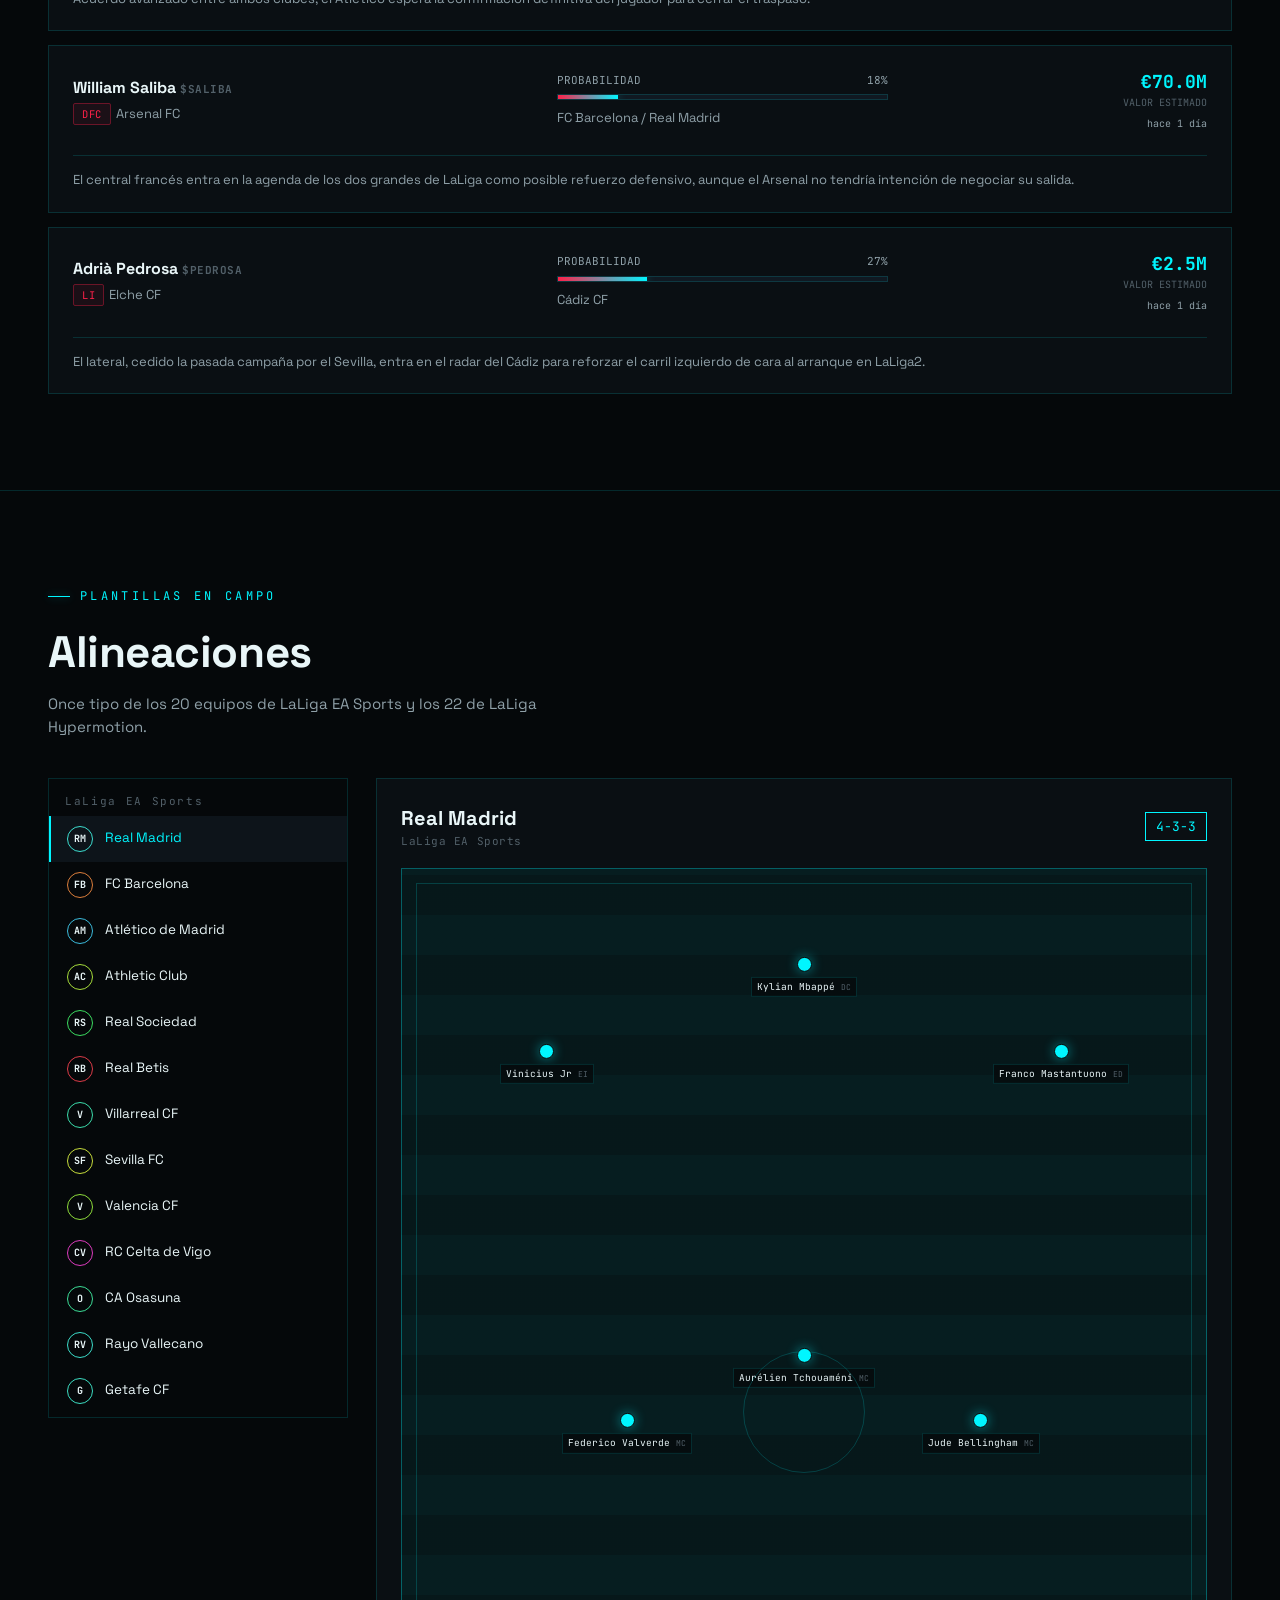
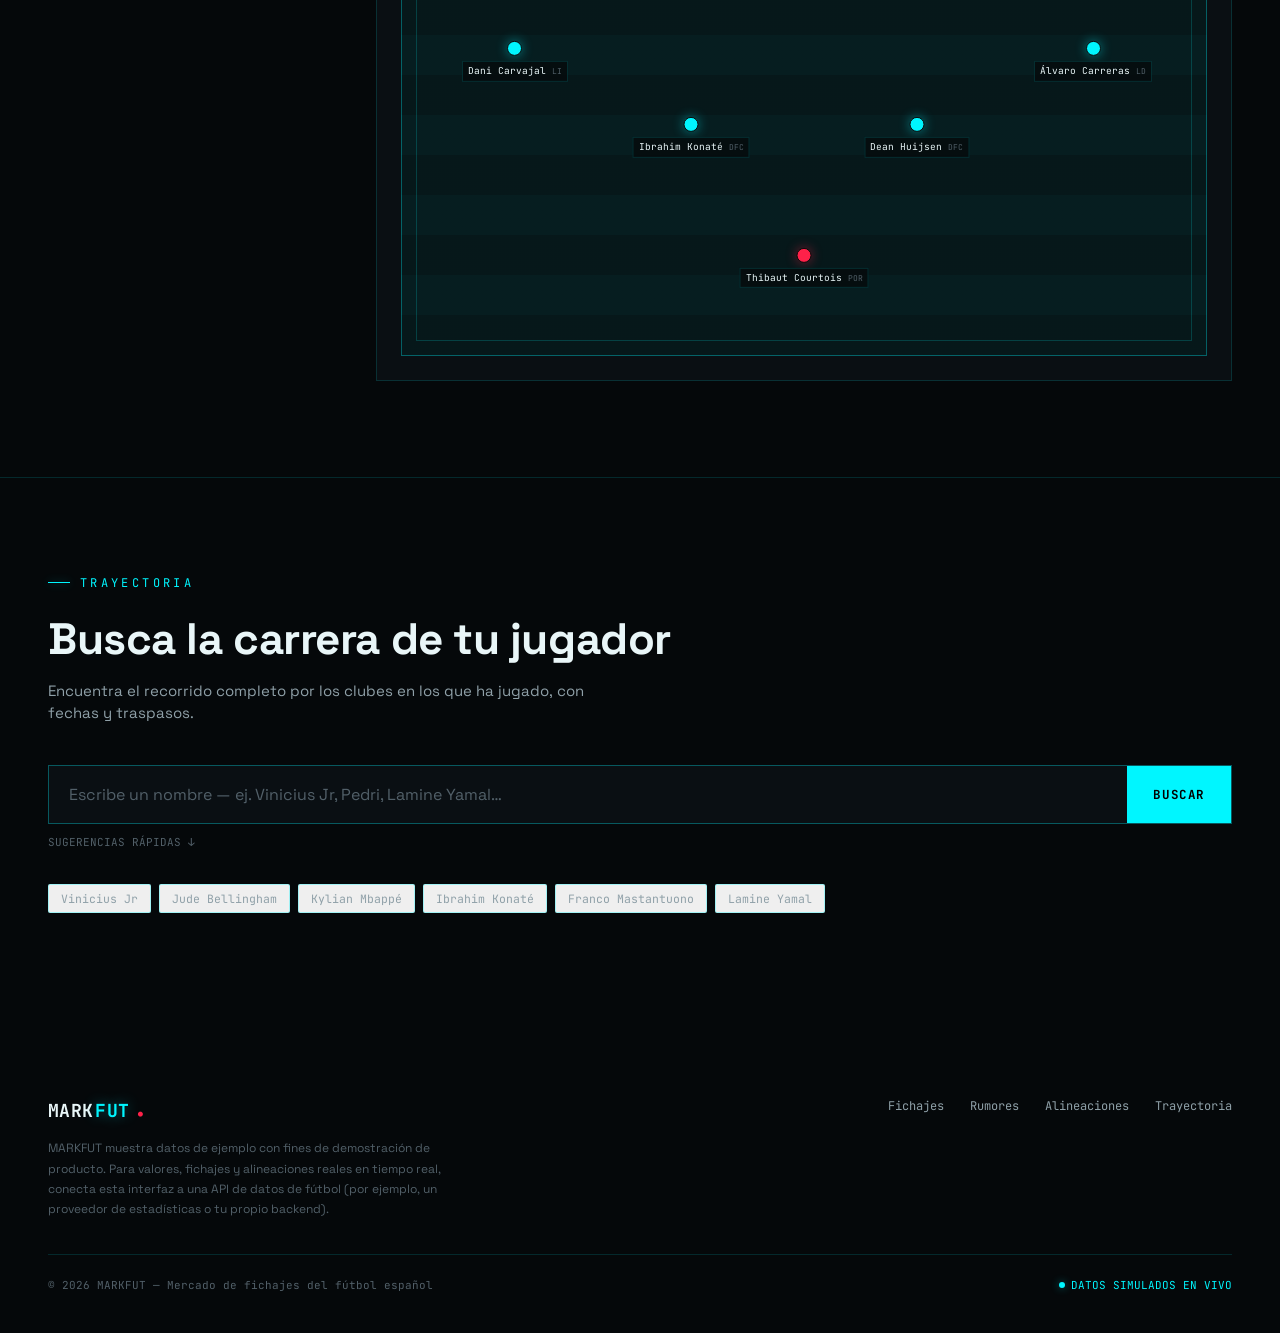
==== commit b974e8a4: "Add files via upload" ====
--- a/index.html
+++ b/index.html
@@ -4,7 +4,7 @@
 <meta charset="UTF-8">
 <meta name="viewport" content="width=device-width, initial-scale=1.0">
 <title>MARKFUT — El mercado de fichajes del fútbol español</title>
-<meta name="description" content="MARKFUT: valor de mercado, fichajes confirmados, rumores, alineaciones y trayectorias de LaLiga, LaLiga2 y Primera Federación.">
+<meta name="description" content="MARKFUT: valor de mercado, fichajes confirmados, rumores, alineaciones y trayectorias de LaLiga EA Sports y LaLiga Hypermotion.">
 <link rel="icon" href="data:image/svg+xml,<svg xmlns=%22http://www.w3.org/2000/svg%22 viewBox=%220 0 100 100%22><rect width=%22100%22 height=%22100%22 fill=%22%23050708%22/><text x=%2250%25%22 y=%2262%25%22 font-size=%2255%22 fill=%22%2300f6ff%22 text-anchor=%22middle%22 font-family=%22monospace%22>M</text></svg>">
 <link rel="preconnect" href="https://fonts.googleapis.com">
 <link rel="preconnect" href="https://fonts.gstatic.com" crossorigin>
@@ -366,7 +366,7 @@
     <div class="wrap">
       <div class="hero-grid">
         <div>
-          <div class="eyebrow">LaLiga · LaLiga2 · Primera Federación</div>
+          <div class="eyebrow">LaLiga EA Sports · LaLiga Hypermotion</div>
           <h1>EL MERCADO<br><span class="line2">NO CIERRA.</span></h1>
           <p>Valor en vivo, fichajes confirmados y rumores del fútbol español. Sigue la cotización de tu jugador y la trayectoria completa de su carrera.</p>
           <div class="hero-actions">
@@ -400,7 +400,6 @@
         <button class="tab-btn active" data-comp="all">Todos</button>
         <button class="tab-btn" data-comp="laliga">LaLiga</button>
         <button class="tab-btn" data-comp="laliga2">LaLiga2</button>
-        <button class="tab-btn" data-comp="primera">Primera Federación</button>
       </div>
 
       <div class="card-grid" id="fichajes-grid"></div>
@@ -423,7 +422,7 @@
     <div class="wrap">
       <div class="eyebrow">Plantillas en campo</div>
       <h2 class="section-title">Alineaciones</h2>
-      <p class="section-sub">Once tipo de los equipos de LaLiga, LaLiga2 y los clubes más destacados de Primera Federación.</p>
+      <p class="section-sub">Once tipo de los 20 equipos de LaLiga EA Sports y los 22 de LaLiga Hypermotion.</p>
 
       <div class="align-layout">
         <div class="team-panel" id="team-panel"></div>
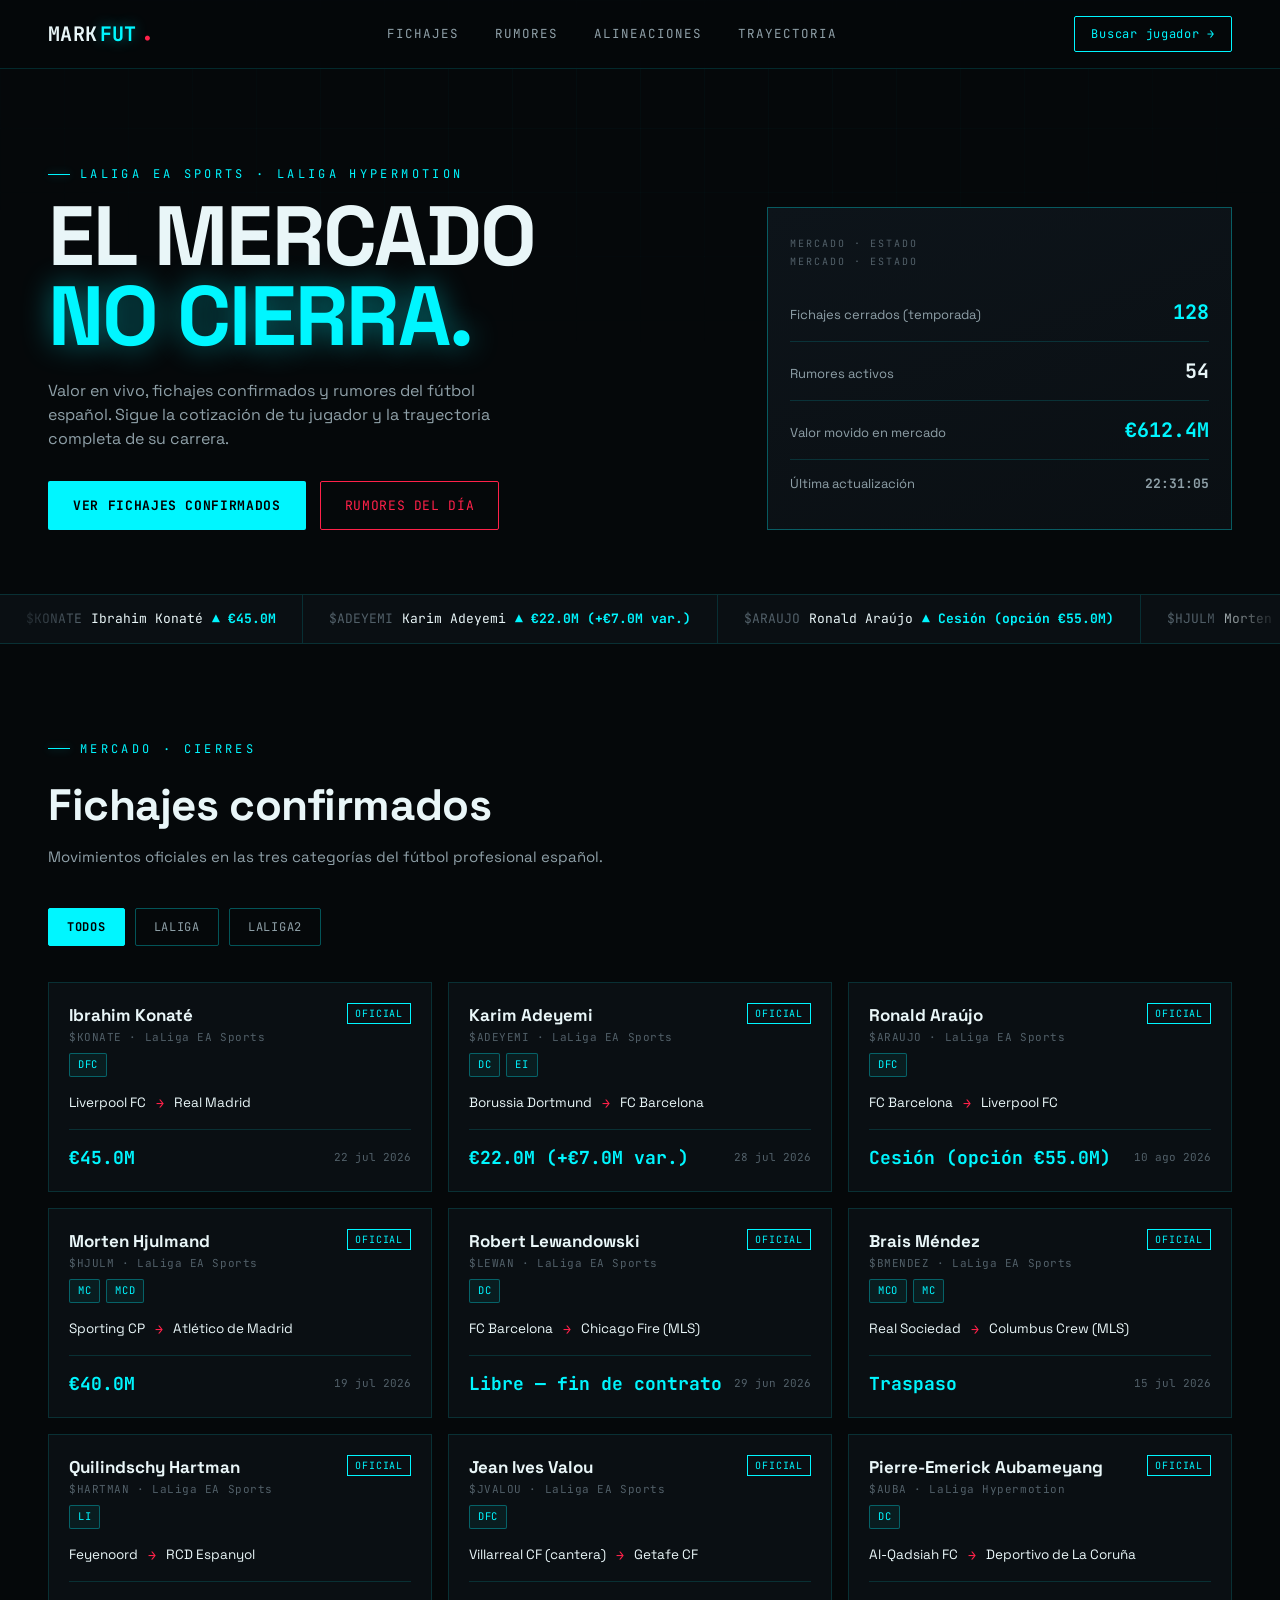
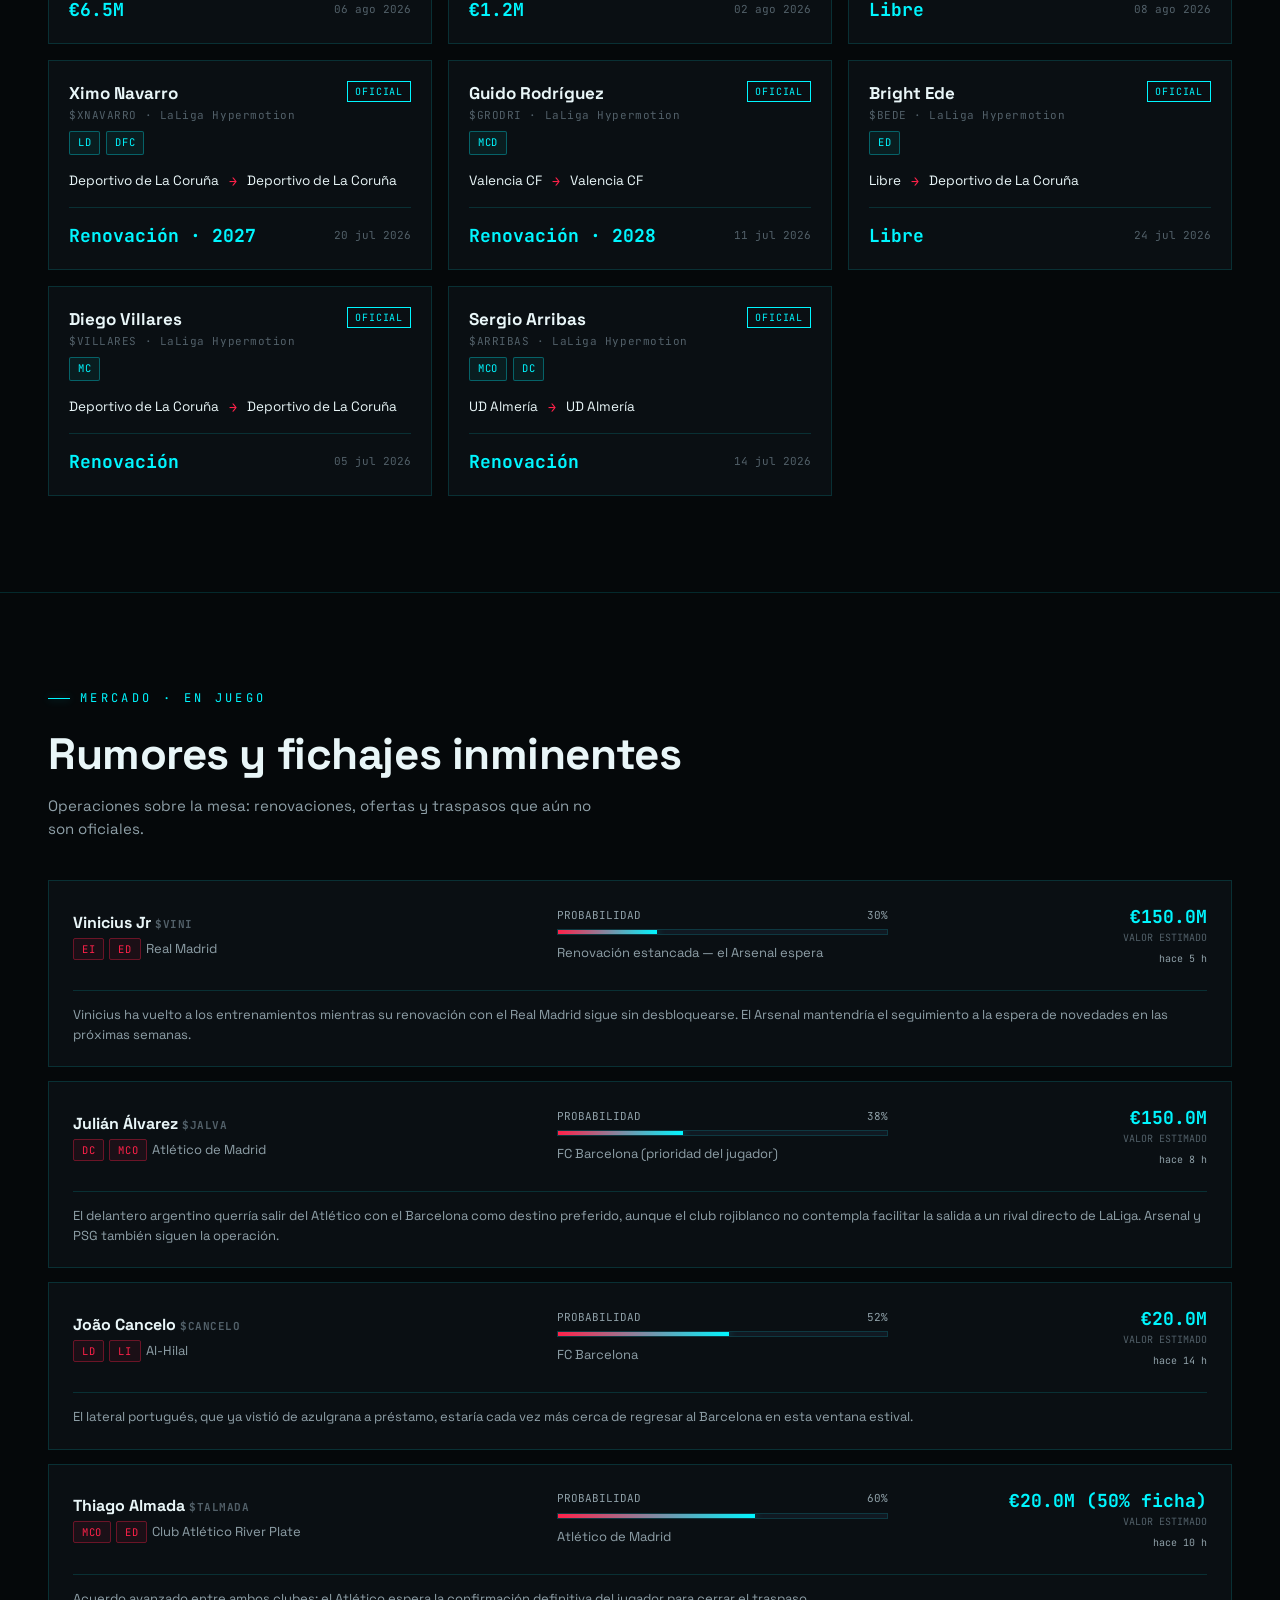
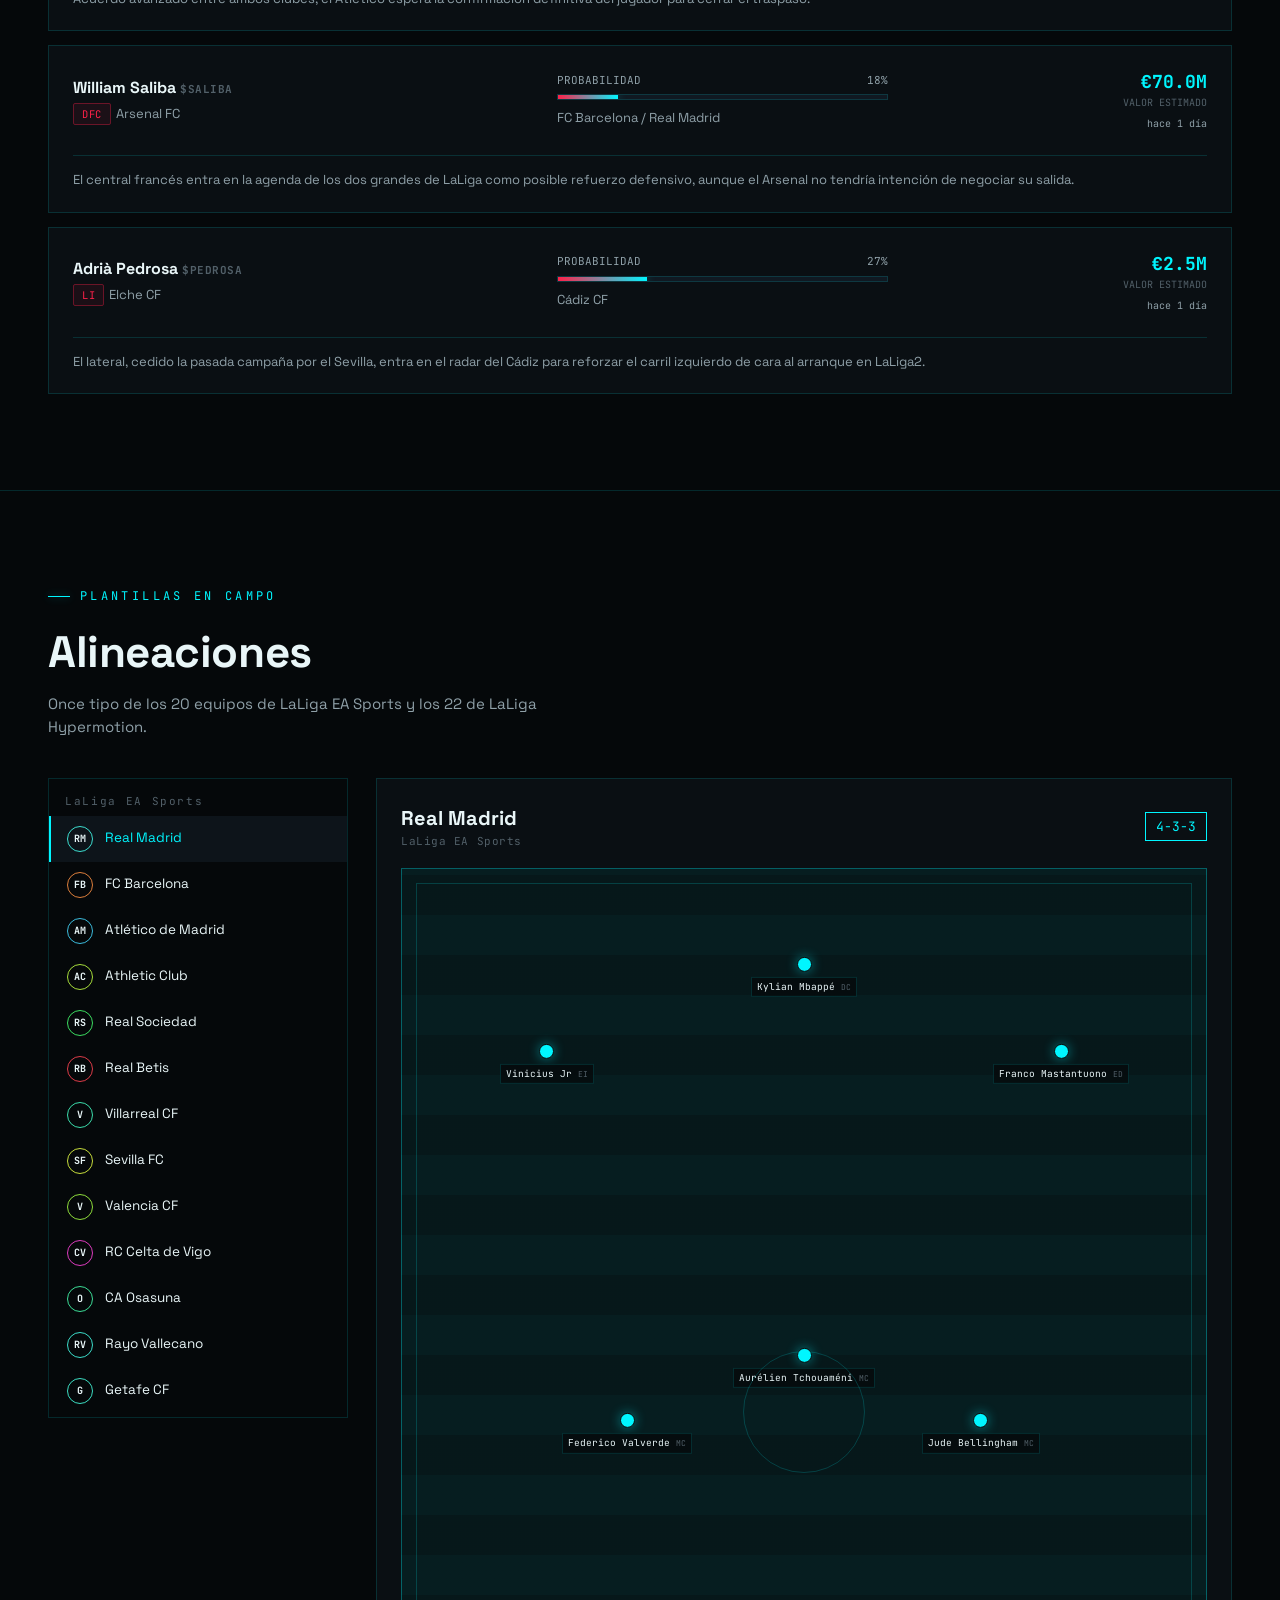
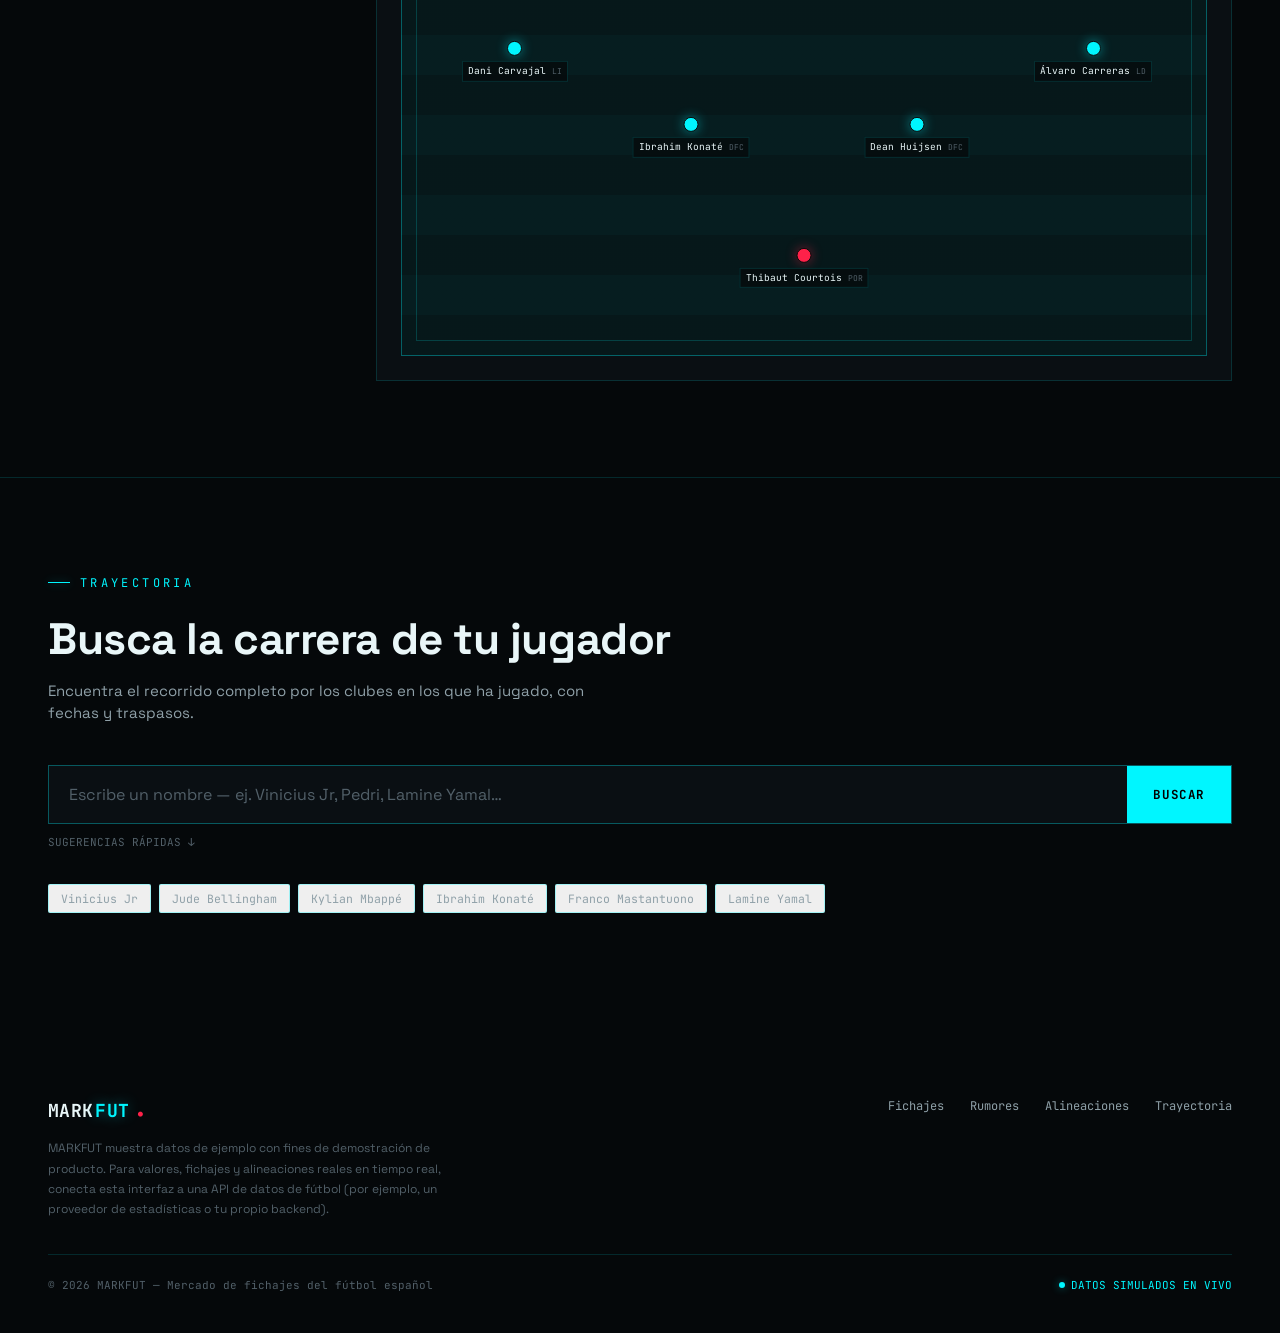
==== commit 96b3111b: "Add files via upload" ====
--- a/index.html
+++ b/index.html
@@ -9,340 +9,7 @@
 <link rel="preconnect" href="https://fonts.googleapis.com">
 <link rel="preconnect" href="https://fonts.gstatic.com" crossorigin>
 <link href="https://fonts.googleapis.com/css2?family=Space+Grotesk:wght@400;500;600;700&family=JetBrains+Mono:wght@400;500;600;700&display=swap" rel="stylesheet">
-<style>
-/* =========================================================
-   MARKFUT — design tokens
-   bg near-black · neon cyan · neon red · mono data / grotesk display
-========================================================= */
-:root{
-  --bg:#05080a;
-  --bg-1:#0a0f13;
-  --bg-2:#0d141a;
-  --bg-3:#101922;
-  --line:rgba(0,246,255,.14);
-  --line-strong:rgba(0,246,255,.32);
-  --cyan:#00f6ff;
-  --cyan-dim:#0a3d42;
-  --cyan-glow:rgba(0,246,255,.45);
-  --red:#ff2149;
-  --red-dim:#3a0a17;
-  --red-glow:rgba(255,33,73,.45);
-  --text:#e9f6f8;
-  --text-dim:#8fa0a8;
-  --text-faint:#526069;
-  --radius:2px;
-  --font-display:'Space Grotesk',sans-serif;
-  --font-mono:'JetBrains Mono',monospace;
-}
-*{box-sizing:border-box;margin:0;padding:0;}
-html{scroll-behavior:smooth;}
-body{
-  background:var(--bg);
-  color:var(--text);
-  font-family:var(--font-display);
-  line-height:1.5;
-  -webkit-font-smoothing:antialiased;
-  overflow-x:hidden;
-}
-body::before{
-  content:"";
-  position:fixed; inset:0;
-  background-image:
-    linear-gradient(var(--line) 1px, transparent 1px),
-    linear-gradient(90deg, var(--line) 1px, transparent 1px);
-  background-size:64px 64px;
-  opacity:.25;
-  pointer-events:none;
-  z-index:0;
-  mask-image:radial-gradient(ellipse 100% 60% at 50% 0%, black 0%, transparent 70%);
-}
-a{color:inherit;text-decoration:none;}
-button{font-family:inherit;cursor:pointer;}
-input{font-family:inherit;}
-::selection{background:var(--cyan);color:#000;}
-::-webkit-scrollbar{width:10px;height:10px;}
-::-webkit-scrollbar-track{background:var(--bg-1);}
-::-webkit-scrollbar-thumb{background:var(--cyan-dim);border:1px solid var(--cyan);}
-
-.wrap{max-width:1240px;margin:0 auto;padding:0 28px;position:relative;z-index:1;}
-.eyebrow{
-  font-family:var(--font-mono);
-  font-size:12px;
-  letter-spacing:.28em;
-  text-transform:uppercase;
-  color:var(--cyan);
-  display:flex;align-items:center;gap:10px;
-  margin-bottom:14px;
-}
-.eyebrow::before{content:"";width:22px;height:1px;background:var(--cyan);box-shadow:0 0 8px var(--cyan-glow);}
-h2.section-title{
-  font-size:clamp(28px,4vw,44px);
-  font-weight:700;
-  letter-spacing:-.01em;
-  margin-bottom:8px;
-}
-.section-sub{color:var(--text-dim);max-width:560px;font-size:15px;margin-bottom:40px;}
-section{position:relative;z-index:1;padding:96px 0;border-bottom:1px solid var(--line);}
-.mono{font-family:var(--font-mono);}
-.chip{
-  font-family:var(--font-mono);
-  font-size:10.5px;
-  letter-spacing:.06em;
-  padding:3px 8px;
-  border:1px solid var(--line-strong);
-  border-radius:var(--radius);
-  color:var(--cyan);
-  background:rgba(0,246,255,.06);
-  white-space:nowrap;
-}
-.chip.red{color:var(--red);border-color:rgba(255,33,73,.35);background:rgba(255,33,73,.07);}
-
-/* ---------- NAV ---------- */
-header{
-  position:sticky;top:0;z-index:50;
-  background:rgba(5,8,10,.82);
-  backdrop-filter:blur(10px);
-  border-bottom:1px solid var(--line);
-}
-nav{
-  max-width:1240px;margin:0 auto;padding:0 28px;
-  height:68px;display:flex;align-items:center;justify-content:space-between;
-}
-.logo{
-  font-family:var(--font-mono);
-  font-weight:700;font-size:20px;letter-spacing:.02em;
-  display:flex;align-items:baseline;gap:2px;
-}
-.logo .mk{color:var(--text);}
-.logo .fut{color:var(--cyan);text-shadow:0 0 14px var(--cyan-glow);}
-.logo::after{content:"●";color:var(--red);font-size:8px;margin-left:6px;vertical-align:super;animation:pulse-dot 1.8s infinite;}
-@keyframes pulse-dot{0%,100%{opacity:1;}50%{opacity:.25;}}
-.navlinks{display:flex;gap:36px;font-family:var(--font-mono);font-size:12.5px;letter-spacing:.08em;text-transform:uppercase;}
-.navlinks a{color:var(--text-dim);position:relative;padding:4px 0;transition:color .2s;}
-.navlinks a:hover{color:var(--cyan);}
-.navlinks a::after{content:"";position:absolute;left:0;bottom:-2px;width:0;height:1px;background:var(--cyan);transition:width .25s;box-shadow:0 0 6px var(--cyan-glow);}
-.navlinks a:hover::after{width:100%;}
-.nav-cta{
-  font-family:var(--font-mono);font-size:12px;letter-spacing:.06em;
-  border:1px solid var(--cyan);color:var(--cyan);
-  padding:8px 16px;border-radius:var(--radius);
-  background:transparent;transition:.2s;
-  display:flex;align-items:center;gap:8px;
-}
-.nav-cta:hover{background:var(--cyan);color:#000;box-shadow:0 0 22px var(--cyan-glow);}
-.burger{display:none;background:none;border:1px solid var(--line-strong);color:var(--cyan);padding:8px 10px;}
-
-/* ---------- HERO ---------- */
-.hero{padding:96px 0 0;border-bottom:none;}
-.hero-grid{display:grid;grid-template-columns:1.3fr .9fr;gap:48px;align-items:end;}
-.hero h1{
-  font-size:clamp(44px,7vw,84px);
-  font-weight:700;
-  line-height:.95;
-  letter-spacing:-.02em;
-}
-.hero h1 .line2{color:var(--cyan);text-shadow:0 0 30px var(--cyan-glow);}
-.hero p{color:var(--text-dim);font-size:16px;max-width:460px;margin:22px 0 30px;}
-.hero-actions{display:flex;gap:14px;flex-wrap:wrap;}
-.btn{
-  font-family:var(--font-mono);font-size:13px;letter-spacing:.05em;text-transform:uppercase;
-  padding:14px 24px;border-radius:var(--radius);border:1px solid transparent;transition:.2s;
-  display:inline-flex;align-items:center;gap:10px;
-}
-.btn-primary{background:var(--cyan);color:#000;font-weight:700;}
-.btn-primary:hover{box-shadow:0 0 28px var(--cyan-glow);transform:translateY(-1px);}
-.btn-outline{border-color:var(--red);color:var(--red);}
-.btn-outline:hover{background:var(--red);color:#0a0a0a;box-shadow:0 0 28px var(--red-glow);}
-
-.hero-panel{
-  border:1px solid var(--line-strong);
-  background:linear-gradient(160deg,var(--bg-2),var(--bg-1));
-  padding:22px;position:relative;
-}
-.hero-panel::before{content:"MERCADO · ESTADO";font-family:var(--font-mono);font-size:10px;letter-spacing:.2em;color:var(--text-faint);}
-.hero-stat{display:flex;justify-content:space-between;align-items:baseline;padding:14px 0;border-bottom:1px solid var(--line);}
-.hero-stat:last-child{border-bottom:none;}
-.hero-stat .label{color:var(--text-dim);font-size:13px;}
-.hero-stat .value{font-family:var(--font-mono);font-size:20px;font-weight:700;}
-.up{color:var(--cyan);}
-.down{color:var(--red);}
-
-/* ---------- TICKER (signature element) ---------- */
-.ticker-outer{
-  border-top:1px solid var(--line);border-bottom:1px solid var(--line);
-  background:var(--bg-1);overflow:hidden;position:relative;margin-top:64px;
-}
-.ticker-outer::before,.ticker-outer::after{
-  content:"";position:absolute;top:0;bottom:0;width:80px;z-index:2;pointer-events:none;
-}
-.ticker-outer::before{left:0;background:linear-gradient(90deg,var(--bg-1),transparent);}
-.ticker-outer::after{right:0;background:linear-gradient(-90deg,var(--bg-1),transparent);}
-.ticker-track{display:flex;width:max-content;animation:scrollTicker 55s linear infinite;}
-.ticker-track:hover{animation-play-state:paused;}
-@keyframes scrollTicker{from{transform:translateX(0);}to{transform:translateX(-50%);}}
-.tick{
-  font-family:var(--font-mono);font-size:13px;display:flex;align-items:center;gap:9px;
-  padding:14px 26px;border-right:1px solid var(--line);white-space:nowrap;
-}
-.tick .sym{color:var(--text-faint);}
-.tick .name{color:var(--text);}
-.tick .val{font-weight:700;}
-.tick .arrow-up{color:var(--cyan);}
-.tick .arrow-down{color:var(--red);}
-
-/* ---------- TABS ---------- */
-.tabs{display:flex;gap:10px;flex-wrap:wrap;margin-bottom:36px;}
-.tab-btn{
-  font-family:var(--font-mono);font-size:12px;letter-spacing:.06em;text-transform:uppercase;
-  padding:10px 18px;border:1px solid var(--line-strong);color:var(--text-dim);background:transparent;
-  border-radius:var(--radius);transition:.2s;
-}
-.tab-btn:hover{color:var(--text);border-color:var(--cyan);}
-.tab-btn.active{background:var(--cyan);color:#000;border-color:var(--cyan);font-weight:700;}
-
-/* ---------- FICHAJES CARDS ---------- */
-.card-grid{display:grid;grid-template-columns:repeat(auto-fill,minmax(300px,1fr));gap:16px;}
-.transfer-card{
-  border:1px solid var(--line);background:var(--bg-1);padding:20px;position:relative;transition:.2s;
-}
-.transfer-card:hover{border-color:var(--cyan);box-shadow:0 0 26px rgba(0,246,255,.12);transform:translateY(-2px);}
-.tc-top{display:flex;justify-content:space-between;align-items:flex-start;margin-bottom:14px;}
-.tc-name{font-size:17px;font-weight:700;}
-.tc-symbol{font-family:var(--font-mono);color:var(--text-faint);font-size:11px;letter-spacing:.05em;}
-.tc-positions{display:flex;gap:6px;flex-wrap:wrap;margin-top:8px;}
-.tc-flow{display:flex;align-items:center;gap:10px;font-size:13.5px;color:var(--text-dim);margin:16px 0;}
-.tc-flow .club{color:var(--text);}
-.tc-flow .arrow{color:var(--red);font-family:var(--font-mono);}
-.tc-foot{display:flex;justify-content:space-between;align-items:center;padding-top:14px;border-top:1px solid var(--line);}
-.tc-fee{font-family:var(--font-mono);font-weight:700;font-size:18px;color:var(--cyan);}
-.tc-date{font-family:var(--font-mono);font-size:11px;color:var(--text-faint);}
-.status-oficial{font-family:var(--font-mono);font-size:10px;letter-spacing:.08em;color:var(--cyan);border:1px solid var(--cyan);padding:2px 7px;}
-
-/* ---------- RUMORES ---------- */
-.rumor-list{display:flex;flex-direction:column;gap:14px;}
-.rumor-card{
-  border:1px solid var(--line);background:var(--bg-1);padding:22px 24px;
-  display:grid;grid-template-columns:1.4fr 1fr .9fr;gap:22px;align-items:center;
-}
-.rumor-head{display:flex;align-items:center;gap:12px;}
-.rumor-name{font-weight:700;font-size:16px;}
-.rumor-sub{color:var(--text-dim);font-size:13px;margin-top:4px;}
-.prob-wrap{}
-.prob-label{display:flex;justify-content:space-between;font-family:var(--font-mono);font-size:11px;color:var(--text-dim);margin-bottom:6px;}
-.prob-bar{height:6px;background:var(--bg-3);border:1px solid var(--line);position:relative;overflow:hidden;}
-.prob-fill{height:100%;background:linear-gradient(90deg,var(--red),var(--cyan));box-shadow:0 0 10px var(--cyan-glow);}
-.rumor-value{text-align:right;}
-.rumor-value .v{font-family:var(--font-mono);font-weight:700;font-size:18px;color:var(--cyan);}
-.rumor-value .u{font-family:var(--font-mono);font-size:10px;color:var(--text-faint);}
-.rumor-note{grid-column:1/-1;color:var(--text-dim);font-size:13px;border-top:1px solid var(--line);padding-top:14px;margin-top:2px;}
-
-/* ---------- ALINEACIONES ---------- */
-.align-layout{display:grid;grid-template-columns:300px 1fr;gap:28px;}
-.team-panel{border:1px solid var(--line);max-height:640px;overflow-y:auto;}
-.team-group-label{font-family:var(--font-mono);font-size:11px;letter-spacing:.15em;color:var(--text-faint);padding:14px 16px 6px;}
-.team-row{
-  display:flex;align-items:center;gap:12px;padding:10px 16px;border-left:2px solid transparent;
-  cursor:pointer;transition:.15s;font-size:13.5px;
-}
-.team-row:hover{background:var(--bg-1);}
-.team-row.active{background:var(--bg-2);border-left-color:var(--cyan);color:var(--cyan);}
-.badge{
-  width:26px;height:26px;border-radius:50%;display:flex;align-items:center;justify-content:center;
-  font-family:var(--font-mono);font-size:10px;font-weight:700;flex-shrink:0;
-  border:1px solid var(--line-strong);color:var(--text);
-}
-.pitch-wrap{border:1px solid var(--line);background:var(--bg-1);padding:24px;}
-.pitch-header{display:flex;justify-content:space-between;align-items:center;margin-bottom:18px;}
-.pitch-header h3{font-size:20px;}
-.pitch-header .formation{font-family:var(--font-mono);color:var(--cyan);font-size:13px;border:1px solid var(--cyan);padding:4px 10px;}
-.pitch{
-  position:relative;width:100%;aspect-ratio:2/2.7;
-  background:
-   repeating-linear-gradient(0deg,rgba(0,246,255,.035) 0 40px,rgba(0,246,255,.06) 40px 80px);
-  background-color:#061012;
-  border:1px solid var(--line-strong);
-}
-.pitch::before{content:"";position:absolute;inset:0;border:1px solid rgba(0,246,255,.18);margin:14px;}
-.pitch::after{content:"";position:absolute;left:50%;top:50%;width:120px;height:120px;border:1px solid rgba(0,246,255,.18);border-radius:50%;transform:translate(-50%,-50%);}
-.pnode{
-  position:absolute;transform:translate(-50%,-50%);display:flex;flex-direction:column;align-items:center;gap:5px;cursor:default;
-}
-.pnode .dot{
-  width:15px;height:15px;border-radius:50%;background:var(--cyan);
-  box-shadow:0 0 12px var(--cyan-glow);border:1px solid #0a0a0a;
-}
-.pnode.gk .dot{background:var(--red);box-shadow:0 0 12px var(--red-glow);}
-.pnode .plabel{
-  font-family:var(--font-mono);font-size:9.5px;color:var(--text);background:rgba(5,8,10,.75);
-  padding:2px 5px;white-space:nowrap;border:1px solid var(--line);
-}
-.pnode .ppos{font-size:8px;color:var(--text-faint);}
-
-/* ---------- BUSCADOR ---------- */
-.search-box{
-  display:flex;gap:0;border:1px solid var(--line-strong);background:var(--bg-1);margin-bottom:10px;
-}
-.search-box input{
-  flex:1;background:transparent;border:none;outline:none;color:var(--text);
-  padding:18px 20px;font-size:16px;
-}
-.search-box input::placeholder{color:var(--text-faint);}
-.search-box button{
-  background:var(--cyan);color:#000;border:none;padding:0 26px;font-family:var(--font-mono);
-  font-weight:700;letter-spacing:.05em;text-transform:uppercase;font-size:12.5px;
-}
-.search-hint{font-family:var(--font-mono);font-size:11px;color:var(--text-faint);margin-bottom:34px;}
-.player-result{border:1px solid var(--line);background:var(--bg-1);padding:28px;display:none;}
-.player-result.show{display:block;}
-.pr-head{display:flex;justify-content:space-between;align-items:flex-start;flex-wrap:wrap;gap:20px;margin-bottom:28px;padding-bottom:22px;border-bottom:1px solid var(--line);}
-.pr-name{font-size:26px;font-weight:700;}
-.pr-meta{color:var(--text-dim);font-size:13px;margin-top:6px;display:flex;gap:14px;flex-wrap:wrap;}
-.pr-value{text-align:right;}
-.pr-value .v{font-family:var(--font-mono);font-size:26px;color:var(--cyan);font-weight:700;}
-.pr-value .l{font-family:var(--font-mono);font-size:10px;color:var(--text-faint);letter-spacing:.1em;}
-.timeline{position:relative;padding-left:26px;}
-.timeline::before{content:"";position:absolute;left:5px;top:6px;bottom:6px;width:1px;background:linear-gradient(var(--cyan),var(--red));}
-.tl-item{position:relative;padding-bottom:26px;}
-.tl-item:last-child{padding-bottom:0;}
-.tl-item::before{content:"";position:absolute;left:-26px;top:4px;width:11px;height:11px;border-radius:50%;background:var(--bg);border:2px solid var(--cyan);}
-.tl-item:first-child::before{background:var(--cyan);box-shadow:0 0 10px var(--cyan-glow);}
-.tl-row{display:flex;justify-content:space-between;align-items:baseline;flex-wrap:wrap;gap:6px;}
-.tl-club{font-weight:700;font-size:15px;}
-.tl-years{font-family:var(--font-mono);color:var(--text-dim);font-size:12px;}
-.tl-fee{font-family:var(--font-mono);font-size:12px;color:var(--cyan);margin-top:3px;}
-.no-result{color:var(--text-dim);font-size:14px;padding:20px 0;display:none;}
-.no-result.show{display:block;}
-.suggest-row{display:flex;gap:8px;flex-wrap:wrap;margin-top:16px;}
-.suggest-chip{
-  font-family:var(--font-mono);font-size:11.5px;border:1px solid var(--line-strong);color:var(--text-dim);
-  padding:6px 12px;border-radius:var(--radius);transition:.15s;
-}
-.suggest-chip:hover{color:var(--cyan);border-color:var(--cyan);}
-
-/* ---------- FOOTER ---------- */
-footer{padding:56px 0 40px;position:relative;z-index:1;}
-.footer-grid{display:flex;justify-content:space-between;align-items:flex-start;flex-wrap:wrap;gap:24px;margin-bottom:34px;}
-.footer-note{color:var(--text-faint);font-size:12px;max-width:420px;line-height:1.7;}
-.footer-links{display:flex;gap:26px;font-family:var(--font-mono);font-size:12px;color:var(--text-dim);}
-.footer-links a:hover{color:var(--cyan);}
-.footer-bottom{border-top:1px solid var(--line);padding-top:22px;display:flex;justify-content:space-between;flex-wrap:wrap;gap:10px;font-family:var(--font-mono);font-size:11px;color:var(--text-faint);}
-.live-dot{display:inline-flex;align-items:center;gap:6px;color:var(--cyan);}
-.live-dot .d{width:6px;height:6px;border-radius:50%;background:var(--cyan);box-shadow:0 0 8px var(--cyan-glow);animation:pulse-dot 1.6s infinite;}
-
-@media (max-width:900px){
-  .hero-grid{grid-template-columns:1fr;}
-  .align-layout{grid-template-columns:1fr;}
-  .team-panel{max-height:280px;}
-  .rumor-card{grid-template-columns:1fr;}
-  .rumor-value{text-align:left;}
-  .navlinks{display:none;}
-  .burger{display:block;}
-}
-@media (prefers-reduced-motion:reduce){
-  .ticker-track{animation:none;}
-  html{scroll-behavior:auto;}
-}
-</style>
+<link rel="stylesheet" href="styles.css">
 </head>
 <body>
 
@@ -350,12 +17,12 @@
   <nav>
     <a href="#top" class="logo"><span class="mk">MARK</span><span class="fut">FUT</span></a>
     <div class="navlinks">
-      <a href="#fichajes">Fichajes</a>
-      <a href="#rumores">Rumores</a>
-      <a href="#alineaciones">Alineaciones</a>
-      <a href="#buscador">Trayectoria</a>
+      <a href="fichajes.html">Fichajes</a>
+      <a href="rumores.html">Rumores</a>
+      <a href="alineaciones.html">Alineaciones</a>
+      <a href="buscador.html">Trayectoria</a>
     </div>
-    <a href="#buscador" class="nav-cta">Buscar jugador →</a>
+    <a href="buscador.html" class="nav-cta">Buscar jugador →</a>
   </nav>
 </header>
 
@@ -370,8 +37,8 @@
           <h1>EL MERCADO<br><span class="line2">NO CIERRA.</span></h1>
           <p>Valor en vivo, fichajes confirmados y rumores del fútbol español. Sigue la cotización de tu jugador y la trayectoria completa de su carrera.</p>
           <div class="hero-actions">
-            <a href="#fichajes" class="btn btn-primary">Ver fichajes confirmados</a>
-            <a href="#rumores" class="btn btn-outline">Rumores del día</a>
+            <a href="fichajes.html" class="btn btn-primary">Ver fichajes confirmados</a>
+            <a href="rumores.html" class="btn btn-outline">Rumores del día</a>
           </div>
         </div>
         <div class="hero-panel">
@@ -487,10 +154,10 @@
         <p class="footer-note" style="margin-top:14px;">MARKFUT muestra datos de ejemplo con fines de demostración de producto. Para valores, fichajes y alineaciones reales en tiempo real, conecta esta interfaz a una API de datos de fútbol (por ejemplo, un proveedor de estadísticas o tu propio backend).</p>
       </div>
       <div class="footer-links">
-        <a href="#fichajes">Fichajes</a>
-        <a href="#rumores">Rumores</a>
-        <a href="#alineaciones">Alineaciones</a>
-        <a href="#buscador">Trayectoria</a>
+        <a href="fichajes.html">Fichajes</a>
+        <a href="rumores.html">Rumores</a>
+        <a href="alineaciones.html">Alineaciones</a>
+        <a href="buscador.html">Trayectoria</a>
       </div>
     </div>
     <div class="footer-bottom">
--- a/styles.css
+++ b/styles.css
@@ -0,0 +1,332 @@
+/* =========================================================
+   MARKFUT — design tokens
+   bg near-black · neon cyan · neon red · mono data / grotesk display
+========================================================= */
+:root{
+  --bg:#05080a;
+  --bg-1:#0a0f13;
+  --bg-2:#0d141a;
+  --bg-3:#101922;
+  --line:rgba(0,246,255,.14);
+  --line-strong:rgba(0,246,255,.32);
+  --cyan:#00f6ff;
+  --cyan-dim:#0a3d42;
+  --cyan-glow:rgba(0,246,255,.45);
+  --red:#ff2149;
+  --red-dim:#3a0a17;
+  --red-glow:rgba(255,33,73,.45);
+  --text:#e9f6f8;
+  --text-dim:#8fa0a8;
+  --text-faint:#526069;
+  --radius:2px;
+  --font-display:'Space Grotesk',sans-serif;
+  --font-mono:'JetBrains Mono',monospace;
+}
+*{box-sizing:border-box;margin:0;padding:0;}
+html{scroll-behavior:smooth;}
+body{
+  background:var(--bg);
+  color:var(--text);
+  font-family:var(--font-display);
+  line-height:1.5;
+  -webkit-font-smoothing:antialiased;
+  overflow-x:hidden;
+}
+body::before{
+  content:"";
+  position:fixed; inset:0;
+  background-image:
+    linear-gradient(var(--line) 1px, transparent 1px),
+    linear-gradient(90deg, var(--line) 1px, transparent 1px);
+  background-size:64px 64px;
+  opacity:.25;
+  pointer-events:none;
+  z-index:0;
+  mask-image:radial-gradient(ellipse 100% 60% at 50% 0%, black 0%, transparent 70%);
+}
+a{color:inherit;text-decoration:none;}
+button{font-family:inherit;cursor:pointer;}
+input{font-family:inherit;}
+::selection{background:var(--cyan);color:#000;}
+::-webkit-scrollbar{width:10px;height:10px;}
+::-webkit-scrollbar-track{background:var(--bg-1);}
+::-webkit-scrollbar-thumb{background:var(--cyan-dim);border:1px solid var(--cyan);}
+
+.wrap{max-width:1240px;margin:0 auto;padding:0 28px;position:relative;z-index:1;}
+.eyebrow{
+  font-family:var(--font-mono);
+  font-size:12px;
+  letter-spacing:.28em;
+  text-transform:uppercase;
+  color:var(--cyan);
+  display:flex;align-items:center;gap:10px;
+  margin-bottom:14px;
+}
+.eyebrow::before{content:"";width:22px;height:1px;background:var(--cyan);box-shadow:0 0 8px var(--cyan-glow);}
+h2.section-title{
+  font-size:clamp(28px,4vw,44px);
+  font-weight:700;
+  letter-spacing:-.01em;
+  margin-bottom:8px;
+}
+.section-sub{color:var(--text-dim);max-width:560px;font-size:15px;margin-bottom:40px;}
+section{position:relative;z-index:1;padding:96px 0;border-bottom:1px solid var(--line);}
+.mono{font-family:var(--font-mono);}
+.chip{
+  font-family:var(--font-mono);
+  font-size:10.5px;
+  letter-spacing:.06em;
+  padding:3px 8px;
+  border:1px solid var(--line-strong);
+  border-radius:var(--radius);
+  color:var(--cyan);
+  background:rgba(0,246,255,.06);
+  white-space:nowrap;
+}
+.chip.red{color:var(--red);border-color:rgba(255,33,73,.35);background:rgba(255,33,73,.07);}
+
+/* ---------- NAV ---------- */
+header{
+  position:sticky;top:0;z-index:50;
+  background:rgba(5,8,10,.82);
+  backdrop-filter:blur(10px);
+  border-bottom:1px solid var(--line);
+}
+nav{
+  max-width:1240px;margin:0 auto;padding:0 28px;
+  height:68px;display:flex;align-items:center;justify-content:space-between;
+}
+.logo{
+  font-family:var(--font-mono);
+  font-weight:700;font-size:20px;letter-spacing:.02em;
+  display:flex;align-items:baseline;gap:2px;
+}
+.logo .mk{color:var(--text);}
+.logo .fut{color:var(--cyan);text-shadow:0 0 14px var(--cyan-glow);}
+.logo::after{content:"●";color:var(--red);font-size:8px;margin-left:6px;vertical-align:super;animation:pulse-dot 1.8s infinite;}
+@keyframes pulse-dot{0%,100%{opacity:1;}50%{opacity:.25;}}
+.navlinks{display:flex;gap:36px;font-family:var(--font-mono);font-size:12.5px;letter-spacing:.08em;text-transform:uppercase;}
+.navlinks a{color:var(--text-dim);position:relative;padding:4px 0;transition:color .2s;}
+.navlinks a:hover{color:var(--cyan);}
+.navlinks a::after{content:"";position:absolute;left:0;bottom:-2px;width:0;height:1px;background:var(--cyan);transition:width .25s;box-shadow:0 0 6px var(--cyan-glow);}
+.navlinks a:hover::after{width:100%;}
+.nav-cta{
+  font-family:var(--font-mono);font-size:12px;letter-spacing:.06em;
+  border:1px solid var(--cyan);color:var(--cyan);
+  padding:8px 16px;border-radius:var(--radius);
+  background:transparent;transition:.2s;
+  display:flex;align-items:center;gap:8px;
+}
+.nav-cta:hover{background:var(--cyan);color:#000;box-shadow:0 0 22px var(--cyan-glow);}
+.burger{display:none;background:none;border:1px solid var(--line-strong);color:var(--cyan);padding:8px 10px;}
+
+/* ---------- HERO ---------- */
+.hero{padding:96px 0 0;border-bottom:none;}
+.hero-grid{display:grid;grid-template-columns:1.3fr .9fr;gap:48px;align-items:end;}
+.hero h1{
+  font-size:clamp(44px,7vw,84px);
+  font-weight:700;
+  line-height:.95;
+  letter-spacing:-.02em;
+}
+.hero h1 .line2{color:var(--cyan);text-shadow:0 0 30px var(--cyan-glow);}
+.hero p{color:var(--text-dim);font-size:16px;max-width:460px;margin:22px 0 30px;}
+.hero-actions{display:flex;gap:14px;flex-wrap:wrap;}
+.btn{
+  font-family:var(--font-mono);font-size:13px;letter-spacing:.05em;text-transform:uppercase;
+  padding:14px 24px;border-radius:var(--radius);border:1px solid transparent;transition:.2s;
+  display:inline-flex;align-items:center;gap:10px;
+}
+.btn-primary{background:var(--cyan);color:#000;font-weight:700;}
+.btn-primary:hover{box-shadow:0 0 28px var(--cyan-glow);transform:translateY(-1px);}
+.btn-outline{border-color:var(--red);color:var(--red);}
+.btn-outline:hover{background:var(--red);color:#0a0a0a;box-shadow:0 0 28px var(--red-glow);}
+
+.hero-panel{
+  border:1px solid var(--line-strong);
+  background:linear-gradient(160deg,var(--bg-2),var(--bg-1));
+  padding:22px;position:relative;
+}
+.hero-panel::before{content:"MERCADO · ESTADO";font-family:var(--font-mono);font-size:10px;letter-spacing:.2em;color:var(--text-faint);}
+.hero-stat{display:flex;justify-content:space-between;align-items:baseline;padding:14px 0;border-bottom:1px solid var(--line);}
+.hero-stat:last-child{border-bottom:none;}
+.hero-stat .label{color:var(--text-dim);font-size:13px;}
+.hero-stat .value{font-family:var(--font-mono);font-size:20px;font-weight:700;}
+.up{color:var(--cyan);}
+.down{color:var(--red);}
+
+/* ---------- TICKER (signature element) ---------- */
+.ticker-outer{
+  border-top:1px solid var(--line);border-bottom:1px solid var(--line);
+  background:var(--bg-1);overflow:hidden;position:relative;margin-top:64px;
+}
+.ticker-outer::before,.ticker-outer::after{
+  content:"";position:absolute;top:0;bottom:0;width:80px;z-index:2;pointer-events:none;
+}
+.ticker-outer::before{left:0;background:linear-gradient(90deg,var(--bg-1),transparent);}
+.ticker-outer::after{right:0;background:linear-gradient(-90deg,var(--bg-1),transparent);}
+.ticker-track{display:flex;width:max-content;animation:scrollTicker 55s linear infinite;}
+.ticker-track:hover{animation-play-state:paused;}
+@keyframes scrollTicker{from{transform:translateX(0);}to{transform:translateX(-50%);}}
+.tick{
+  font-family:var(--font-mono);font-size:13px;display:flex;align-items:center;gap:9px;
+  padding:14px 26px;border-right:1px solid var(--line);white-space:nowrap;
+}
+.tick .sym{color:var(--text-faint);}
+.tick .name{color:var(--text);}
+.tick .val{font-weight:700;}
+.tick .arrow-up{color:var(--cyan);}
+.tick .arrow-down{color:var(--red);}
+
+/* ---------- TABS ---------- */
+.tabs{display:flex;gap:10px;flex-wrap:wrap;margin-bottom:36px;}
+.tab-btn{
+  font-family:var(--font-mono);font-size:12px;letter-spacing:.06em;text-transform:uppercase;
+  padding:10px 18px;border:1px solid var(--line-strong);color:var(--text-dim);background:transparent;
+  border-radius:var(--radius);transition:.2s;
+}
+.tab-btn:hover{color:var(--text);border-color:var(--cyan);}
+.tab-btn.active{background:var(--cyan);color:#000;border-color:var(--cyan);font-weight:700;}
+
+/* ---------- FICHAJES CARDS ---------- */
+.card-grid{display:grid;grid-template-columns:repeat(auto-fill,minmax(300px,1fr));gap:16px;}
+.transfer-card{
+  border:1px solid var(--line);background:var(--bg-1);padding:20px;position:relative;transition:.2s;
+}
+.transfer-card:hover{border-color:var(--cyan);box-shadow:0 0 26px rgba(0,246,255,.12);transform:translateY(-2px);}
+.tc-top{display:flex;justify-content:space-between;align-items:flex-start;margin-bottom:14px;}
+.tc-name{font-size:17px;font-weight:700;}
+.tc-symbol{font-family:var(--font-mono);color:var(--text-faint);font-size:11px;letter-spacing:.05em;}
+.tc-positions{display:flex;gap:6px;flex-wrap:wrap;margin-top:8px;}
+.tc-flow{display:flex;align-items:center;gap:10px;font-size:13.5px;color:var(--text-dim);margin:16px 0;}
+.tc-flow .club{color:var(--text);}
+.tc-flow .arrow{color:var(--red);font-family:var(--font-mono);}
+.tc-foot{display:flex;justify-content:space-between;align-items:center;padding-top:14px;border-top:1px solid var(--line);}
+.tc-fee{font-family:var(--font-mono);font-weight:700;font-size:18px;color:var(--cyan);}
+.tc-date{font-family:var(--font-mono);font-size:11px;color:var(--text-faint);}
+.status-oficial{font-family:var(--font-mono);font-size:10px;letter-spacing:.08em;color:var(--cyan);border:1px solid var(--cyan);padding:2px 7px;}
+
+/* ---------- RUMORES ---------- */
+.rumor-list{display:flex;flex-direction:column;gap:14px;}
+.rumor-card{
+  border:1px solid var(--line);background:var(--bg-1);padding:22px 24px;
+  display:grid;grid-template-columns:1.4fr 1fr .9fr;gap:22px;align-items:center;
+}
+.rumor-head{display:flex;align-items:center;gap:12px;}
+.rumor-name{font-weight:700;font-size:16px;}
+.rumor-sub{color:var(--text-dim);font-size:13px;margin-top:4px;}
+.prob-wrap{}
+.prob-label{display:flex;justify-content:space-between;font-family:var(--font-mono);font-size:11px;color:var(--text-dim);margin-bottom:6px;}
+.prob-bar{height:6px;background:var(--bg-3);border:1px solid var(--line);position:relative;overflow:hidden;}
+.prob-fill{height:100%;background:linear-gradient(90deg,var(--red),var(--cyan));box-shadow:0 0 10px var(--cyan-glow);}
+.rumor-value{text-align:right;}
+.rumor-value .v{font-family:var(--font-mono);font-weight:700;font-size:18px;color:var(--cyan);}
+.rumor-value .u{font-family:var(--font-mono);font-size:10px;color:var(--text-faint);}
+.rumor-note{grid-column:1/-1;color:var(--text-dim);font-size:13px;border-top:1px solid var(--line);padding-top:14px;margin-top:2px;}
+
+/* ---------- ALINEACIONES ---------- */
+.align-layout{display:grid;grid-template-columns:300px 1fr;gap:28px;}
+.team-panel{border:1px solid var(--line);max-height:640px;overflow-y:auto;}
+.team-group-label{font-family:var(--font-mono);font-size:11px;letter-spacing:.15em;color:var(--text-faint);padding:14px 16px 6px;}
+.team-row{
+  display:flex;align-items:center;gap:12px;padding:10px 16px;border-left:2px solid transparent;
+  cursor:pointer;transition:.15s;font-size:13.5px;
+}
+.team-row:hover{background:var(--bg-1);}
+.team-row.active{background:var(--bg-2);border-left-color:var(--cyan);color:var(--cyan);}
+.badge{
+  width:26px;height:26px;border-radius:50%;display:flex;align-items:center;justify-content:center;
+  font-family:var(--font-mono);font-size:10px;font-weight:700;flex-shrink:0;
+  border:1px solid var(--line-strong);color:var(--text);
+}
+.pitch-wrap{border:1px solid var(--line);background:var(--bg-1);padding:24px;}
+.pitch-header{display:flex;justify-content:space-between;align-items:center;margin-bottom:18px;}
+.pitch-header h3{font-size:20px;}
+.pitch-header .formation{font-family:var(--font-mono);color:var(--cyan);font-size:13px;border:1px solid var(--cyan);padding:4px 10px;}
+.pitch{
+  position:relative;width:100%;aspect-ratio:2/2.7;
+  background:
+   repeating-linear-gradient(0deg,rgba(0,246,255,.035) 0 40px,rgba(0,246,255,.06) 40px 80px);
+  background-color:#061012;
+  border:1px solid var(--line-strong);
+}
+.pitch::before{content:"";position:absolute;inset:0;border:1px solid rgba(0,246,255,.18);margin:14px;}
+.pitch::after{content:"";position:absolute;left:50%;top:50%;width:120px;height:120px;border:1px solid rgba(0,246,255,.18);border-radius:50%;transform:translate(-50%,-50%);}
+.pnode{
+  position:absolute;transform:translate(-50%,-50%);display:flex;flex-direction:column;align-items:center;gap:5px;cursor:default;
+}
+.pnode .dot{
+  width:15px;height:15px;border-radius:50%;background:var(--cyan);
+  box-shadow:0 0 12px var(--cyan-glow);border:1px solid #0a0a0a;
+}
+.pnode.gk .dot{background:var(--red);box-shadow:0 0 12px var(--red-glow);}
+.pnode .plabel{
+  font-family:var(--font-mono);font-size:9.5px;color:var(--text);background:rgba(5,8,10,.75);
+  padding:2px 5px;white-space:nowrap;border:1px solid var(--line);
+}
+.pnode .ppos{font-size:8px;color:var(--text-faint);}
+
+/* ---------- BUSCADOR ---------- */
+.search-box{
+  display:flex;gap:0;border:1px solid var(--line-strong);background:var(--bg-1);margin-bottom:10px;
+}
+.search-box input{
+  flex:1;background:transparent;border:none;outline:none;color:var(--text);
+  padding:18px 20px;font-size:16px;
+}
+.search-box input::placeholder{color:var(--text-faint);}
+.search-box button{
+  background:var(--cyan);color:#000;border:none;padding:0 26px;font-family:var(--font-mono);
+  font-weight:700;letter-spacing:.05em;text-transform:uppercase;font-size:12.5px;
+}
+.search-hint{font-family:var(--font-mono);font-size:11px;color:var(--text-faint);margin-bottom:34px;}
+.player-result{border:1px solid var(--line);background:var(--bg-1);padding:28px;display:none;}
+.player-result.show{display:block;}
+.pr-head{display:flex;justify-content:space-between;align-items:flex-start;flex-wrap:wrap;gap:20px;margin-bottom:28px;padding-bottom:22px;border-bottom:1px solid var(--line);}
+.pr-name{font-size:26px;font-weight:700;}
+.pr-meta{color:var(--text-dim);font-size:13px;margin-top:6px;display:flex;gap:14px;flex-wrap:wrap;}
+.pr-value{text-align:right;}
+.pr-value .v{font-family:var(--font-mono);font-size:26px;color:var(--cyan);font-weight:700;}
+.pr-value .l{font-family:var(--font-mono);font-size:10px;color:var(--text-faint);letter-spacing:.1em;}
+.timeline{position:relative;padding-left:26px;}
+.timeline::before{content:"";position:absolute;left:5px;top:6px;bottom:6px;width:1px;background:linear-gradient(var(--cyan),var(--red));}
+.tl-item{position:relative;padding-bottom:26px;}
+.tl-item:last-child{padding-bottom:0;}
+.tl-item::before{content:"";position:absolute;left:-26px;top:4px;width:11px;height:11px;border-radius:50%;background:var(--bg);border:2px solid var(--cyan);}
+.tl-item:first-child::before{background:var(--cyan);box-shadow:0 0 10px var(--cyan-glow);}
+.tl-row{display:flex;justify-content:space-between;align-items:baseline;flex-wrap:wrap;gap:6px;}
+.tl-club{font-weight:700;font-size:15px;}
+.tl-years{font-family:var(--font-mono);color:var(--text-dim);font-size:12px;}
+.tl-fee{font-family:var(--font-mono);font-size:12px;color:var(--cyan);margin-top:3px;}
+.no-result{color:var(--text-dim);font-size:14px;padding:20px 0;display:none;}
+.no-result.show{display:block;}
+.suggest-row{display:flex;gap:8px;flex-wrap:wrap;margin-top:16px;}
+.suggest-chip{
+  font-family:var(--font-mono);font-size:11.5px;border:1px solid var(--line-strong);color:var(--text-dim);
+  padding:6px 12px;border-radius:var(--radius);transition:.15s;
+}
+.suggest-chip:hover{color:var(--cyan);border-color:var(--cyan);}
+
+/* ---------- FOOTER ---------- */
+footer{padding:56px 0 40px;position:relative;z-index:1;}
+.footer-grid{display:flex;justify-content:space-between;align-items:flex-start;flex-wrap:wrap;gap:24px;margin-bottom:34px;}
+.footer-note{color:var(--text-faint);font-size:12px;max-width:420px;line-height:1.7;}
+.footer-links{display:flex;gap:26px;font-family:var(--font-mono);font-size:12px;color:var(--text-dim);}
+.footer-links a:hover{color:var(--cyan);}
+.footer-bottom{border-top:1px solid var(--line);padding-top:22px;display:flex;justify-content:space-between;flex-wrap:wrap;gap:10px;font-family:var(--font-mono);font-size:11px;color:var(--text-faint);}
+.live-dot{display:inline-flex;align-items:center;gap:6px;color:var(--cyan);}
+.live-dot .d{width:6px;height:6px;border-radius:50%;background:var(--cyan);box-shadow:0 0 8px var(--cyan-glow);animation:pulse-dot 1.6s infinite;}
+
+@media (max-width:900px){
+  .hero-grid{grid-template-columns:1fr;}
+  .align-layout{grid-template-columns:1fr;}
+  .team-panel{max-height:280px;}
+  .rumor-card{grid-template-columns:1fr;}
+  .rumor-value{text-align:left;}
+  .navlinks{display:none;}
+  .burger{display:block;}
+}
+@media (prefers-reduced-motion:reduce){
+  .ticker-track{animation:none;}
+  html{scroll-behavior:auto;}
+}
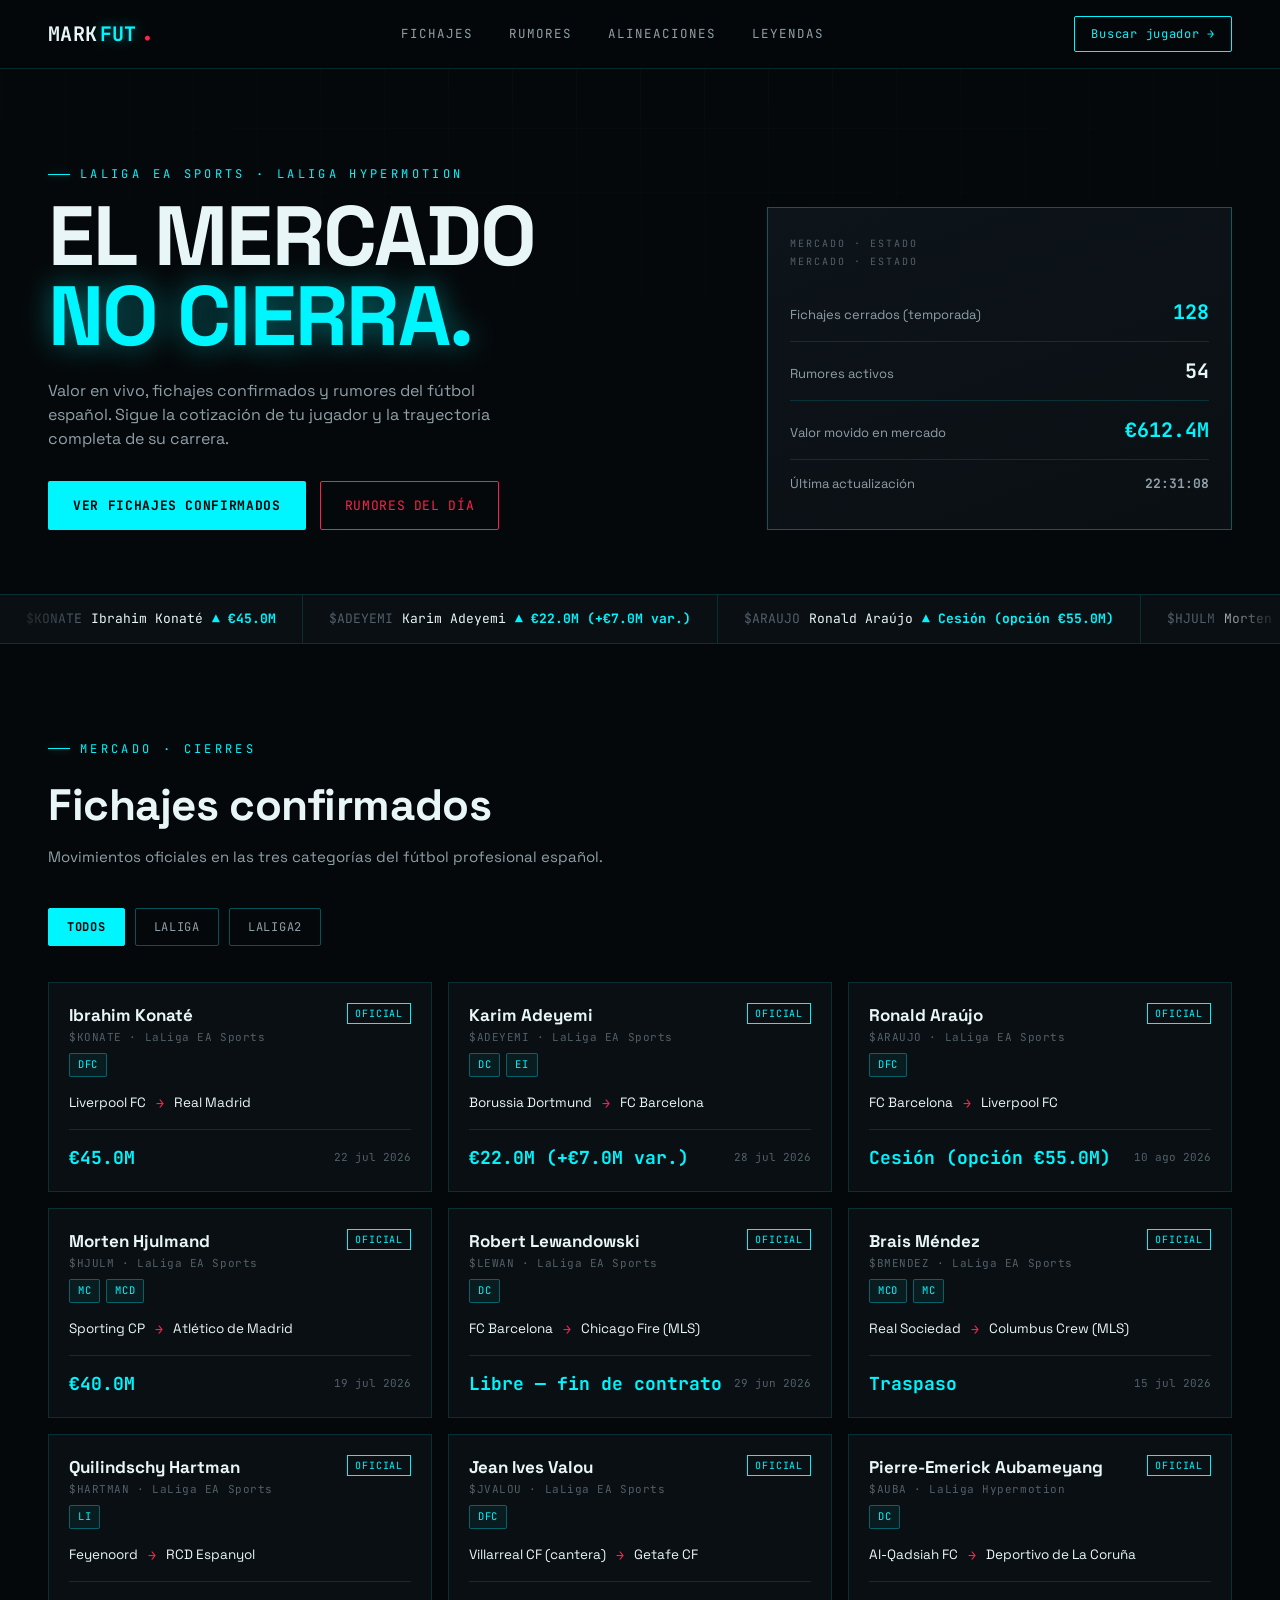
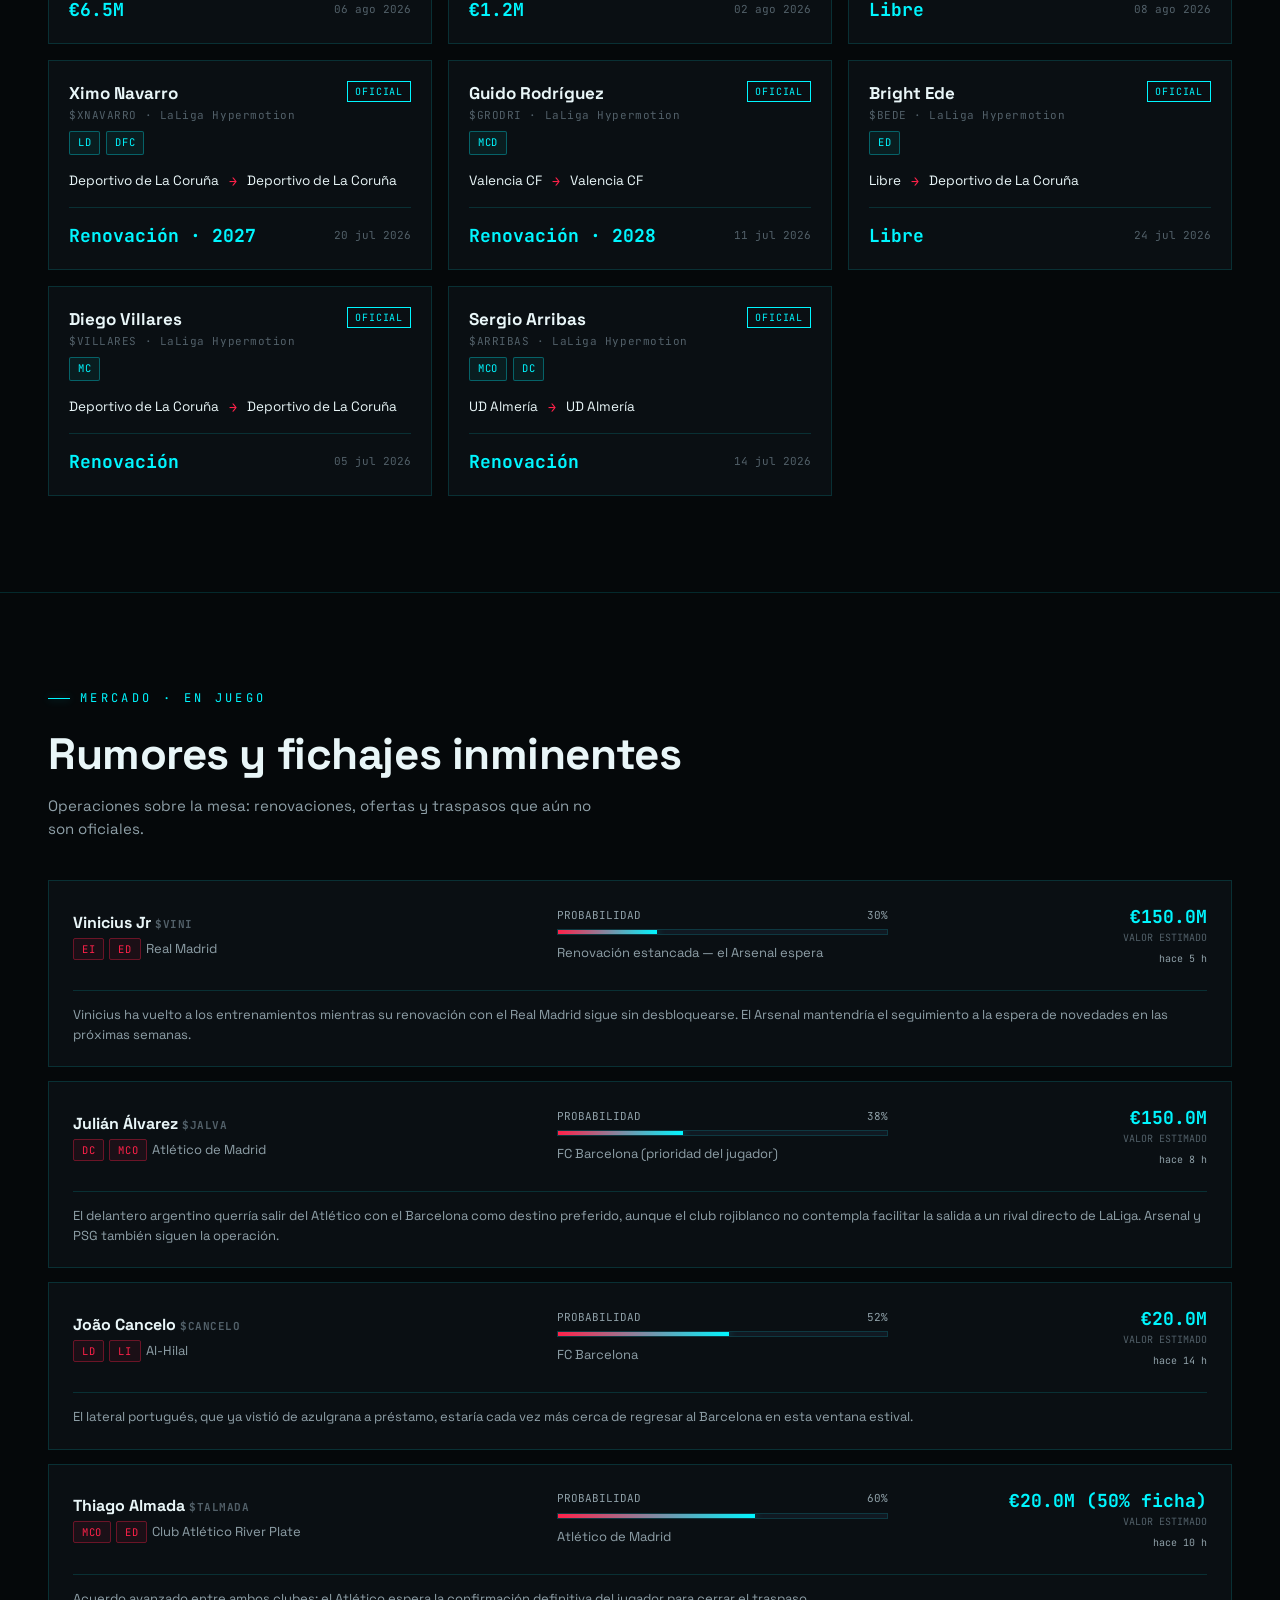
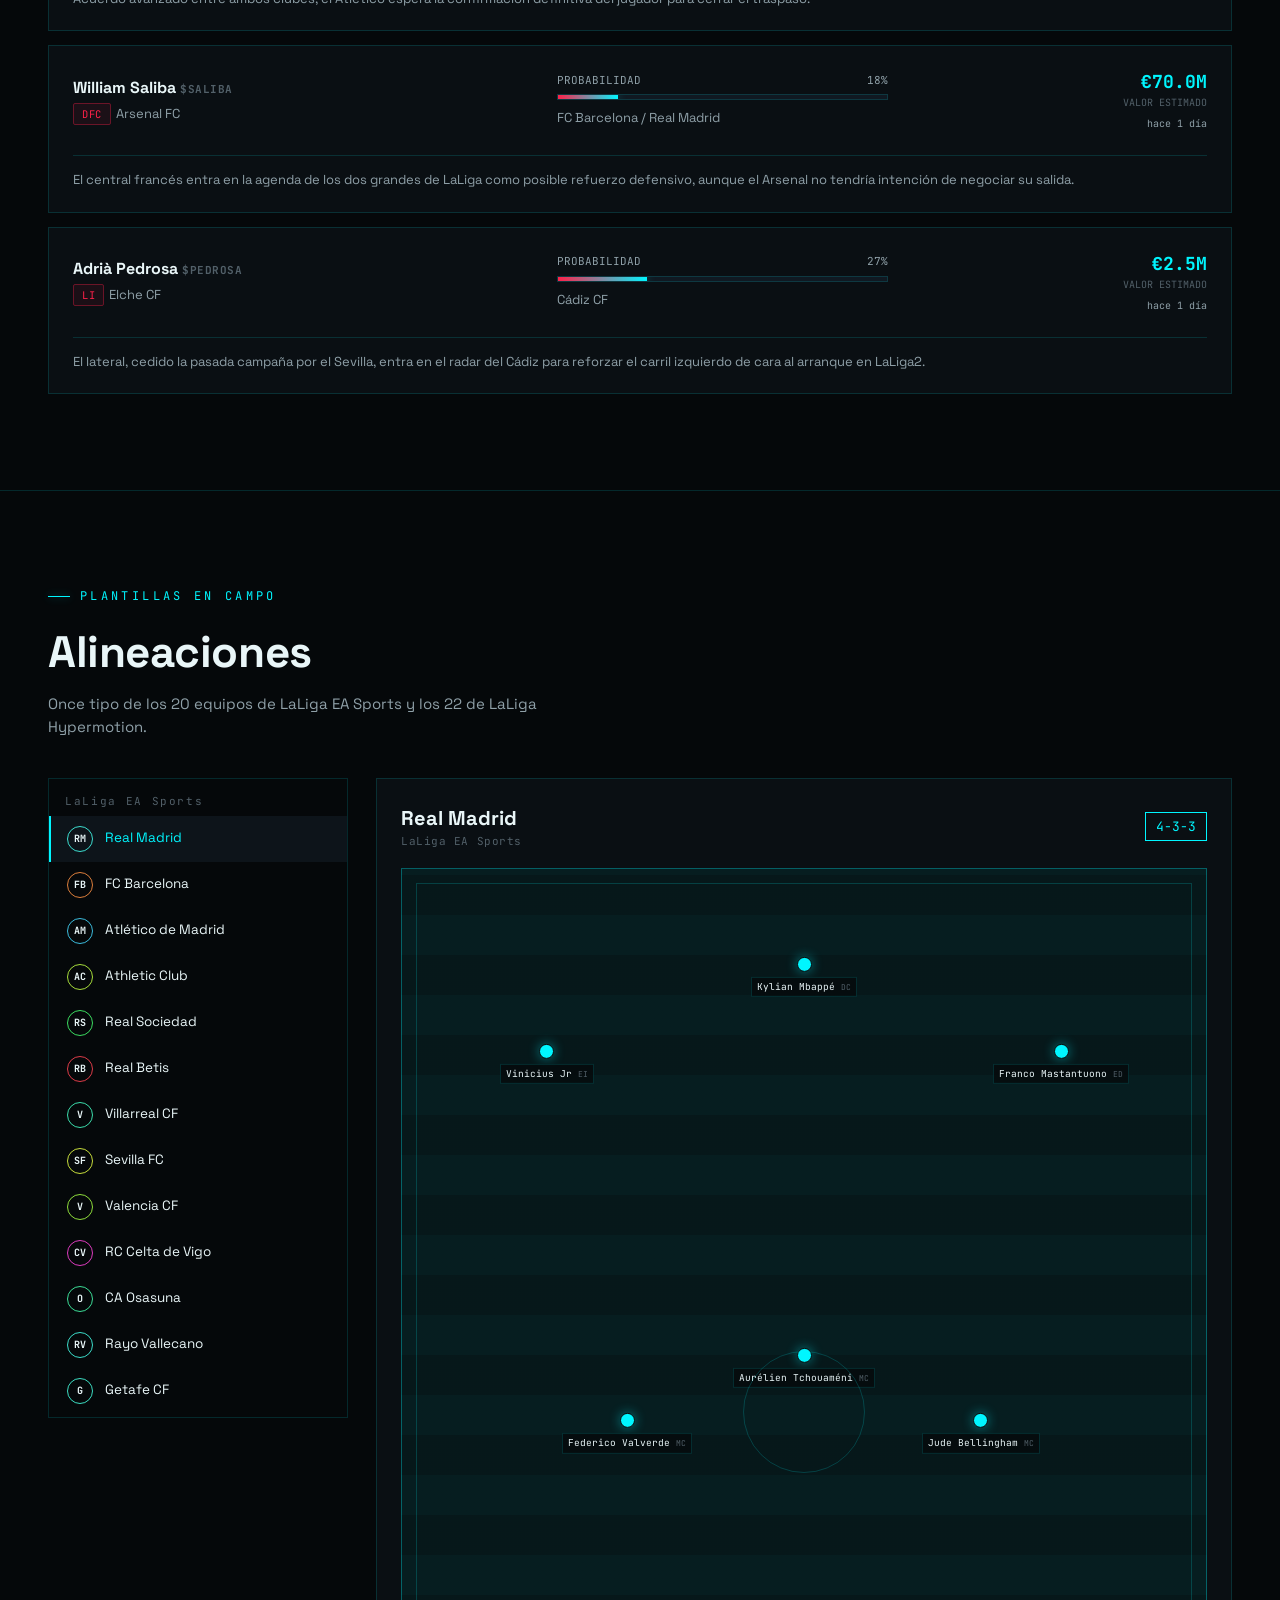
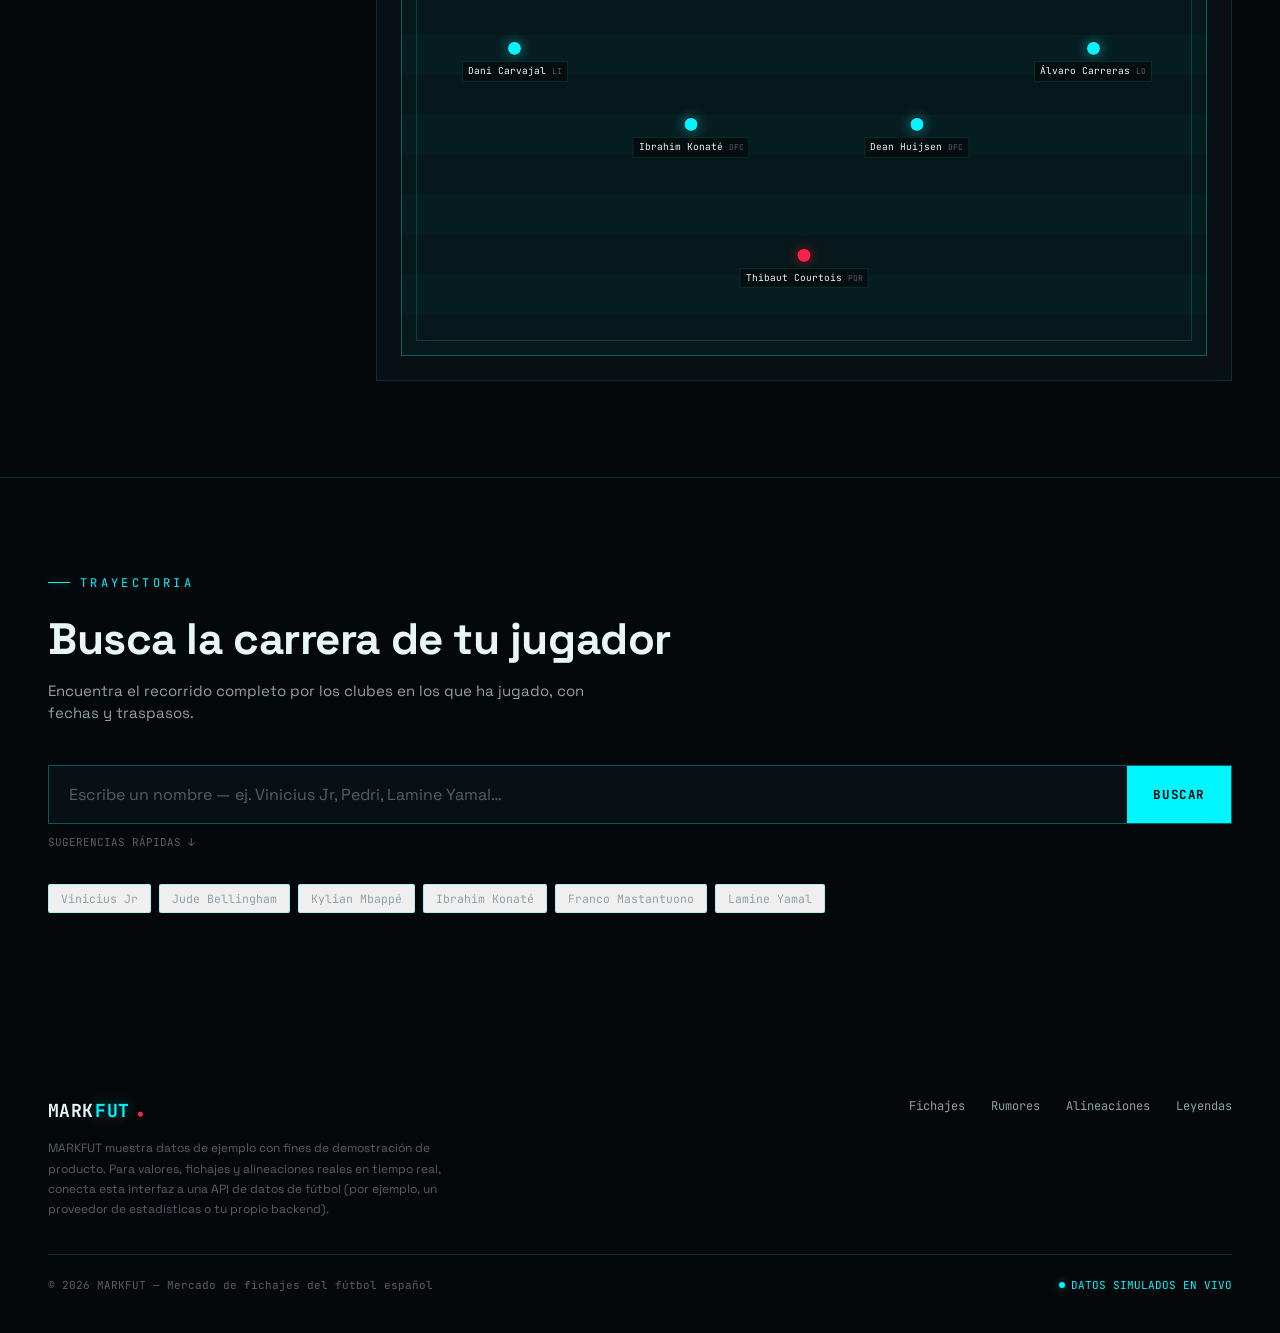
==== commit e7470af5: "Add files via upload" ====
--- a/index.html
+++ b/index.html
@@ -20,7 +20,7 @@
       <a href="fichajes.html">Fichajes</a>
       <a href="rumores.html">Rumores</a>
       <a href="alineaciones.html">Alineaciones</a>
-      <a href="buscador.html">Trayectoria</a>
+      <a href="leyendas.html">Leyendas</a>
     </div>
     <a href="buscador.html" class="nav-cta">Buscar jugador →</a>
   </nav>
@@ -157,7 +157,7 @@
         <a href="fichajes.html">Fichajes</a>
         <a href="rumores.html">Rumores</a>
         <a href="alineaciones.html">Alineaciones</a>
-        <a href="buscador.html">Trayectoria</a>
+        <a href="leyendas.html">Leyendas</a>
       </div>
     </div>
     <div class="footer-bottom">
--- a/styles.css
+++ b/styles.css
@@ -317,6 +317,76 @@
 .live-dot{display:inline-flex;align-items:center;gap:6px;color:var(--cyan);}
 .live-dot .d{width:6px;height:6px;border-radius:50%;background:var(--cyan);box-shadow:0 0 8px var(--cyan-glow);animation:pulse-dot 1.6s infinite;}
 
+/* ---------- LEYENDAS ---------- */
+.back-link{
+  font-family:var(--font-mono);font-size:12px;letter-spacing:.06em;color:var(--text-dim);
+  display:inline-flex;align-items:center;gap:8px;margin-bottom:28px;background:none;border:none;cursor:pointer;padding:0;
+}
+.back-link:hover{color:var(--cyan);}
+.view{display:none;}
+.view.active{display:block;}
+
+.club-grid{display:grid;grid-template-columns:repeat(auto-fill,minmax(240px,1fr));gap:16px;}
+.club-card{
+  border:1px solid var(--line);background:var(--bg-1);padding:26px 22px;text-align:center;
+  cursor:pointer;transition:.2s;display:flex;flex-direction:column;align-items:center;gap:14px;
+}
+.club-card:hover{border-color:var(--cyan);box-shadow:0 0 26px rgba(0,246,255,.12);transform:translateY(-2px);}
+.club-shield{width:64px;height:72px;flex-shrink:0;}
+.club-card .club-name{font-weight:700;font-size:16px;}
+.club-card .club-meta{font-family:var(--font-mono);font-size:11px;color:var(--text-faint);letter-spacing:.05em;}
+
+.legend-grid{display:grid;grid-template-columns:repeat(auto-fill,minmax(220px,1fr));gap:16px;}
+.legend-card{
+  border:1px solid var(--line);background:var(--bg-1);padding:22px;text-align:center;
+  cursor:pointer;transition:.2s;display:flex;flex-direction:column;align-items:center;gap:12px;
+}
+.legend-card:hover{border-color:var(--red);box-shadow:0 0 26px rgba(255,33,73,.12);transform:translateY(-2px);}
+.legend-avatar{width:84px;height:84px;}
+.legend-card .legend-name{font-weight:700;font-size:15px;}
+.legend-card .legend-meta{font-family:var(--font-mono);font-size:11px;color:var(--text-dim);}
+.status-badge{
+  font-family:var(--font-mono);font-size:9.5px;letter-spacing:.08em;text-transform:uppercase;
+  padding:2px 8px;border-radius:var(--radius);border:1px solid var(--line-strong);color:var(--text-faint);
+}
+.status-badge.fallecido{color:var(--text-faint);border-color:var(--text-faint);}
+.status-badge.retirado{color:var(--cyan);border-color:var(--cyan);}
+.status-badge.activo{color:var(--red);border-color:var(--red);}
+
+.player-head{display:flex;gap:32px;align-items:center;flex-wrap:wrap;margin-bottom:44px;padding-bottom:36px;border-bottom:1px solid var(--line);}
+.player-avatar-wrap{
+  width:140px;height:140px;flex-shrink:0;border:1px solid var(--line-strong);background:var(--bg-1);
+  display:flex;align-items:center;justify-content:center;
+}
+.player-avatar-wrap svg{width:96px;height:96px;}
+.player-head-info .club-tag{font-family:var(--font-mono);font-size:11px;color:var(--text-faint);letter-spacing:.1em;margin-bottom:8px;}
+.player-head-info .player-name{font-size:32px;font-weight:700;}
+.player-head-info .player-meta{color:var(--text-dim);font-size:14px;margin-top:8px;display:flex;gap:14px;flex-wrap:wrap;align-items:center;}
+
+.legend-block{margin-bottom:44px;}
+.legend-block-title{
+  font-family:var(--font-mono);font-size:12px;letter-spacing:.15em;text-transform:uppercase;color:var(--cyan);
+  margin-bottom:18px;display:flex;align-items:center;gap:10px;
+}
+.legend-block-title::before{content:"";width:18px;height:1px;background:var(--cyan);box-shadow:0 0 8px var(--cyan-glow);}
+
+.stat-grid{display:grid;grid-template-columns:repeat(auto-fit,minmax(140px,1fr));gap:14px;}
+.stat-box{border:1px solid var(--line);background:var(--bg-1);padding:18px;text-align:center;}
+.stat-box .n{font-family:var(--font-mono);font-size:28px;font-weight:700;color:var(--cyan);}
+.stat-box .l{font-family:var(--font-mono);font-size:10px;color:var(--text-faint);letter-spacing:.1em;margin-top:6px;}
+
+.trophy-list{display:flex;flex-wrap:wrap;gap:10px;}
+.trophy-chip{
+  font-family:var(--font-mono);font-size:12px;border:1px solid rgba(255,33,73,.35);color:var(--red);
+  background:rgba(255,33,73,.07);padding:7px 14px;border-radius:var(--radius);
+}
+
+.fact-card{
+  border:1px solid var(--line-strong);background:linear-gradient(160deg,var(--bg-2),var(--bg-1));
+  padding:24px 26px;font-size:14.5px;line-height:1.7;color:var(--text);position:relative;
+}
+.fact-card::before{content:"DATO / RUMOR HISTÓRICO";font-family:var(--font-mono);font-size:10px;letter-spacing:.18em;color:var(--red);display:block;margin-bottom:12px;}
+
 @media (max-width:900px){
   .hero-grid{grid-template-columns:1fr;}
   .align-layout{grid-template-columns:1fr;}
@@ -325,6 +395,9 @@
   .rumor-value{text-align:left;}
   .navlinks{display:none;}
   .burger{display:block;}
+  .player-head{gap:20px;}
+  .player-avatar-wrap{width:100px;height:100px;}
+  .player-avatar-wrap svg{width:70px;height:70px;}
 }
 @media (prefers-reduced-motion:reduce){
   .ticker-track{animation:none;}
